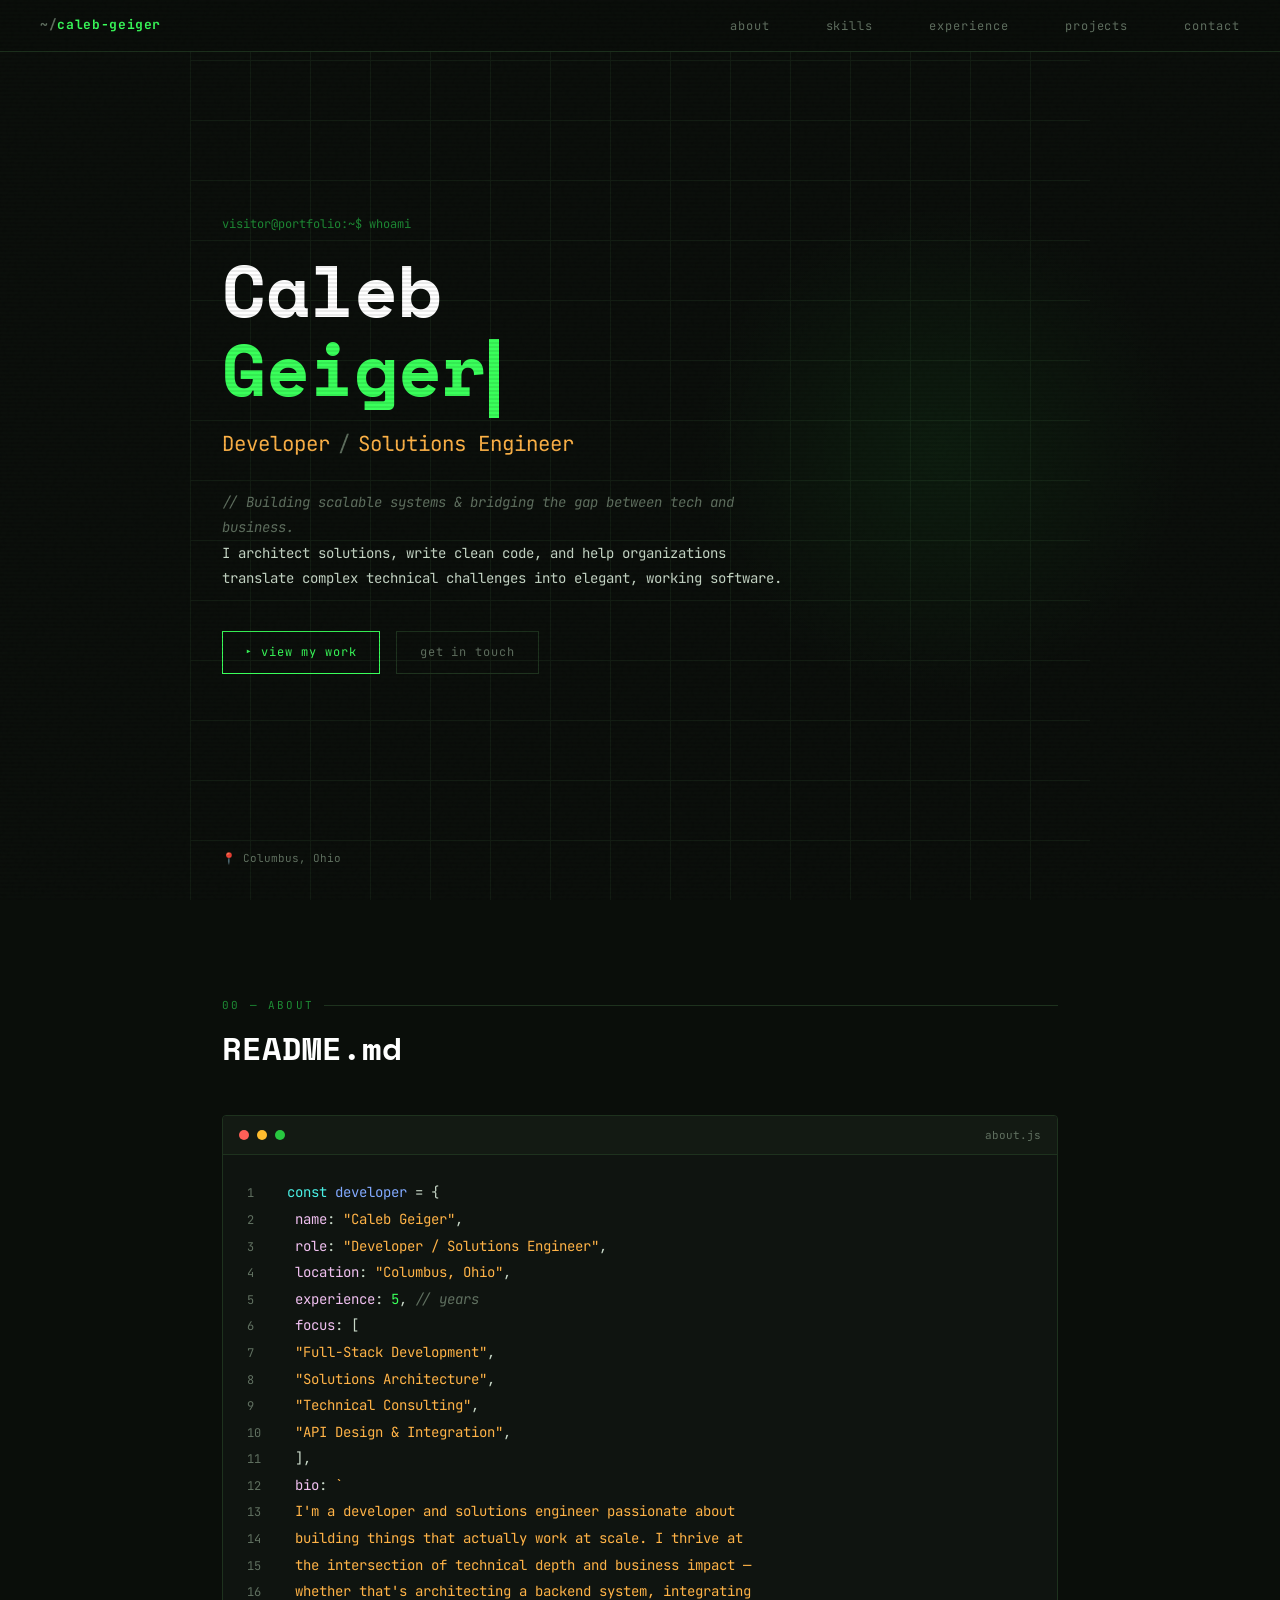
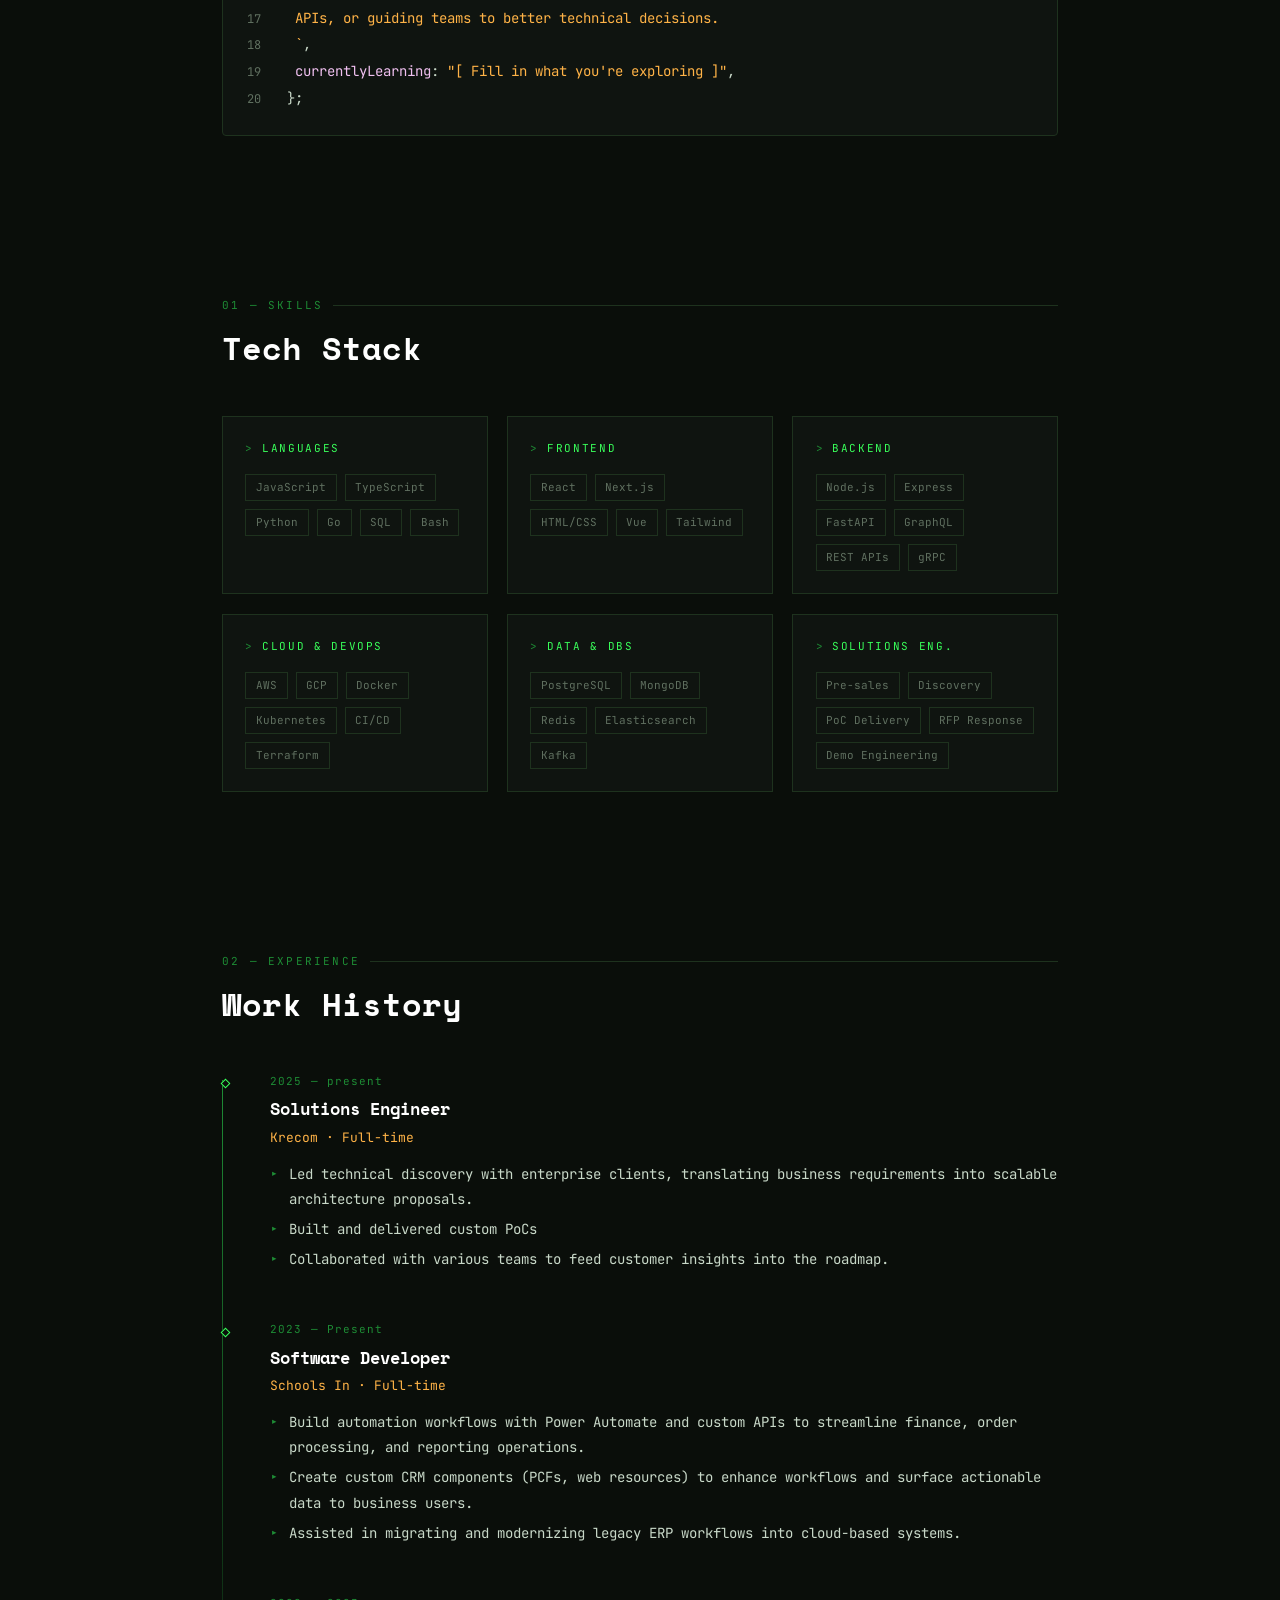
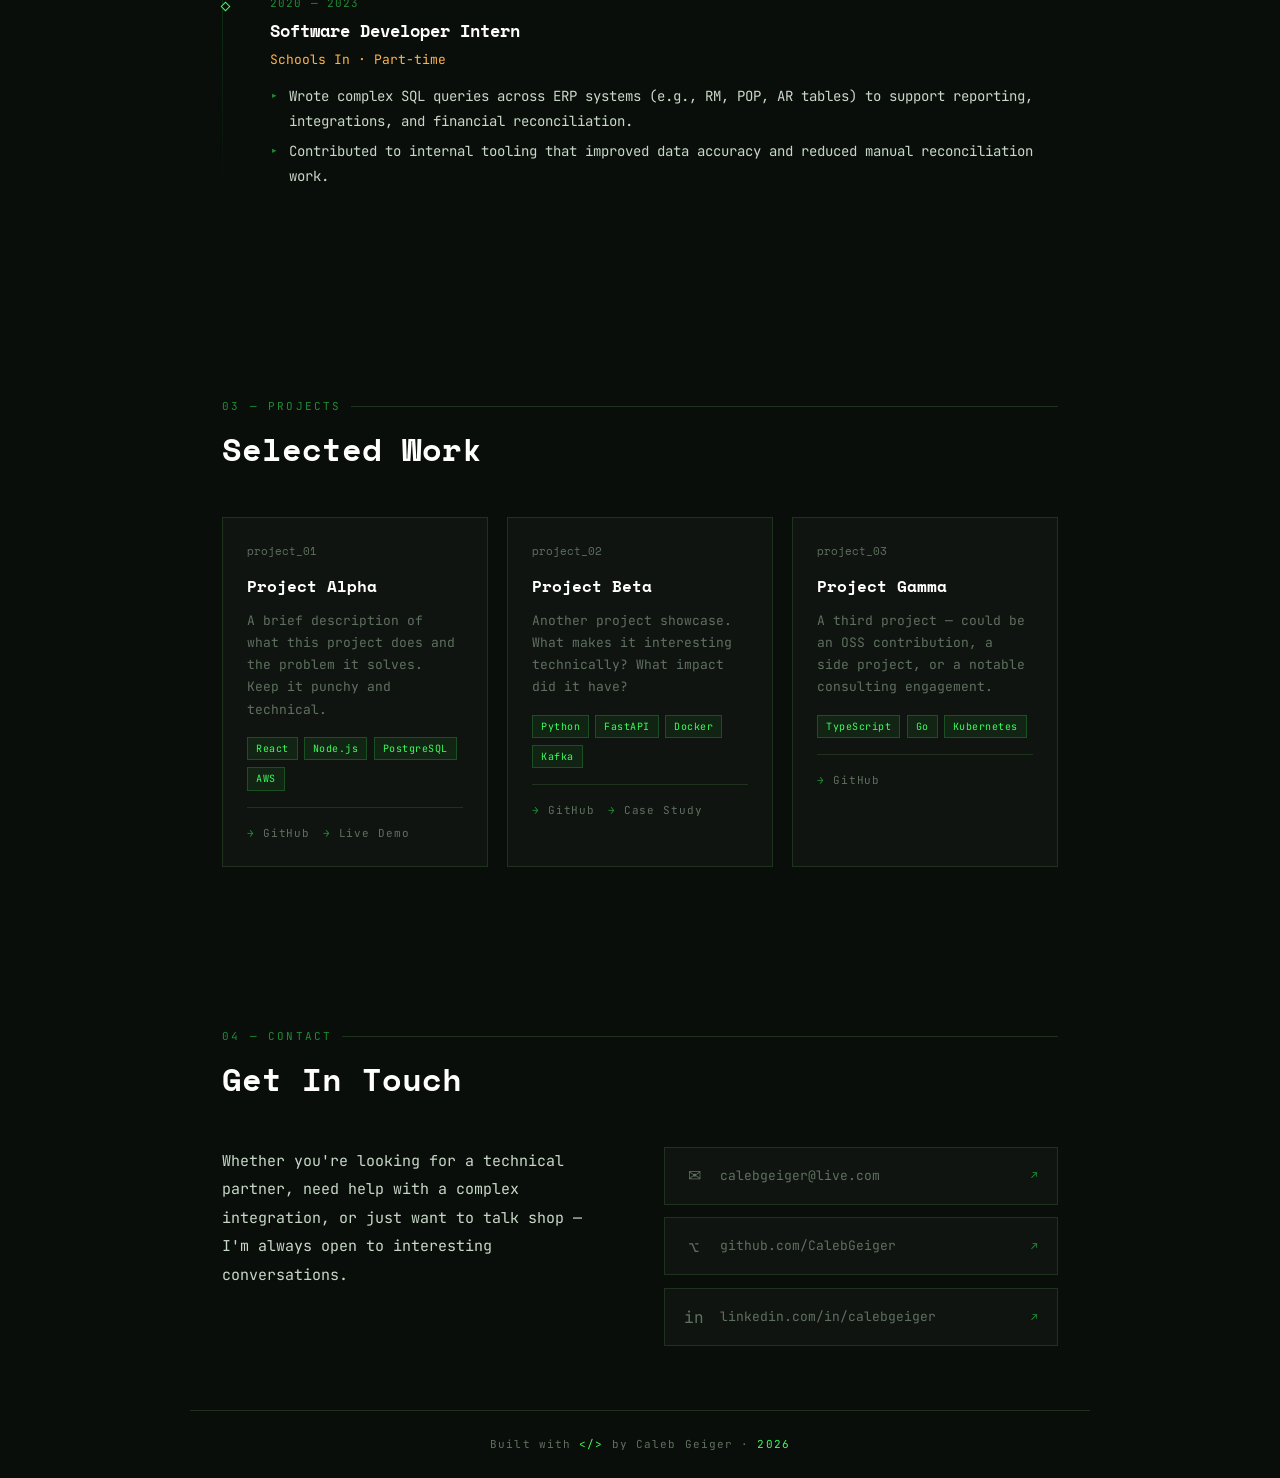
==== index.html @ c23a8e9e "other updates" ====
<!DOCTYPE html>
<html lang="en">

<head>
  <meta charset="UTF-8" />
  <meta name="viewport" content="width=device-width, initial-scale=1.0" />
  <title>Dev/Solutions Engineer — Portfolio</title>
  <link
    href="https://fonts.googleapis.com/css2?family=JetBrains+Mono:wght@300;400;500;700&family=Space+Mono:ital,wght@0,400;0,700;1,400&display=swap"
    rel="stylesheet" />
  <style>
    /* ── Reset & Variables ─────────────────────────────────── */
    *,
    *::before,
    *::after {
      box-sizing: border-box;
      margin: 0;
      padding: 0;
    }

    :root {
      --bg: #0a0e0a;
      --bg2: #0f1410;
      --bg3: #131a13;
      --green: #39ff5a;
      --green-dim: #1e8c35;
      --green-glow: #39ff5a55;
      --amber: #ffb347;
      --cyan: #4af0e4;
      --red: #ff5f5f;
      --text: #c8d8c8;
      --text-dim: #607060;
      --border: #1e321e;
      --font-mono: 'JetBrains Mono', monospace;
      --font-alt: 'Space Mono', monospace;
    }

    html {
      scroll-behavior: smooth;
    }

    body {
      background: var(--bg);
      color: var(--text);
      font-family: var(--font-mono);
      font-size: 14px;
      line-height: 1.7;
      overflow-x: hidden;
    }

    /* CRT scanline overlay */
    body::before {
      content: '';
      position: fixed;
      inset: 0;
      background: repeating-linear-gradient(to bottom,
          transparent 0px,
          transparent 2px,
          rgba(0, 0, 0, 0.08) 2px,
          rgba(0, 0, 0, 0.08) 4px);
      pointer-events: none;
      z-index: 9999;
    }

    /* Noise texture overlay */
    body::after {
      content: '';
      position: fixed;
      inset: 0;
      background-image: url("data:image/svg+xml,%3Csvg viewBox='0 0 256 256' xmlns='http://www.w3.org/2000/svg'%3E%3Cfilter id='n'%3E%3CfeTurbulence type='fractalNoise' baseFrequency='0.9' numOctaves='4' stitchTiles='stitch'/%3E%3C/filter%3E%3Crect width='100%25' height='100%25' filter='url(%23n)' opacity='0.04'/%3E%3C/svg%3E");
      pointer-events: none;
      z-index: 9998;
      opacity: 0.4;
    }

    /* ── Scrollbar ─────────────────────────────────────────── */
    ::-webkit-scrollbar {
      width: 6px;
    }

    ::-webkit-scrollbar-track {
      background: var(--bg);
    }

    ::-webkit-scrollbar-thumb {
      background: var(--green-dim);
      border-radius: 3px;
    }

    /* ── Selection ─────────────────────────────────────────── */
    ::selection {
      background: var(--green);
      color: var(--bg);
    }

    /* ── Nav ───────────────────────────────────────────────── */
    nav {
      position: fixed;
      top: 0;
      left: 0;
      right: 0;
      z-index: 100;
      display: flex;
      align-items: center;
      justify-content: space-between;
      padding: 0 2.5rem;
      height: 52px;
      background: rgba(10, 14, 10, 0.92);
      border-bottom: 1px solid var(--border);
      backdrop-filter: blur(8px);
    }

    .nav-logo {
      color: var(--green);
      font-weight: 700;
      font-size: 13px;
      letter-spacing: 0.05em;
    }

    .nav-logo span {
      color: var(--text-dim);
    }

    .nav-links {
      display: flex;
      gap: 2rem;
      list-style: none;
    }

    .nav-links a {
      color: var(--text-dim);
      text-decoration: none;
      font-size: 12px;
      letter-spacing: 0.08em;
      transition: color 0.2s;
      position: relative;
    }

    .nav-links a::before {
      content: '// ';
      color: var(--green-dim);
      opacity: 0;
      transition: opacity 0.2s;
    }

    .nav-links a:hover {
      color: var(--green);
    }

    .nav-links a:hover::before {
      opacity: 1;
    }

    /* ── Section base ──────────────────────────────────────── */
    section {
      max-width: 900px;
      margin: 0 auto;
      padding: 6rem 2rem 4rem;
    }

    .section-label {
      font-size: 11px;
      letter-spacing: 0.2em;
      color: var(--green-dim);
      text-transform: uppercase;
      margin-bottom: 0.4rem;
      display: flex;
      align-items: center;
      gap: 0.6rem;
    }

    .section-label::after {
      content: '';
      flex: 1;
      height: 1px;
      background: var(--border);
    }

    h2 {
      font-family: var(--font-alt);
      font-size: clamp(1.4rem, 3vw, 2rem);
      color: #fff;
      margin-bottom: 2.5rem;
      font-weight: 700;
    }

    /* ── Hero ──────────────────────────────────────────────── */
    #hero {
      min-height: 100vh;
      display: flex;
      flex-direction: column;
      justify-content: center;
      padding-top: 52px;
      position: relative;
    }

    .hero-prompt {
      color: var(--green-dim);
      font-size: 12px;
      margin-bottom: 1rem;
      animation: fadeIn 0.5s ease forwards;
    }

    .hero-name {
      font-family: var(--font-alt);
      font-size: clamp(2.2rem, 6vw, 4.5rem);
      font-weight: 700;
      color: #fff;
      line-height: 1.1;
      margin-bottom: 0.5rem;
      animation: fadeUp 0.6s ease 0.1s both;
    }

    .hero-name .accent {
      color: var(--green);
    }

    .hero-title {
      font-size: clamp(1rem, 2.5vw, 1.3rem);
      color: var(--amber);
      margin-bottom: 1.8rem;
      animation: fadeUp 0.6s ease 0.2s both;
    }

    .hero-title .sep {
      color: var(--text-dim);
      margin: 0 0.5rem;
    }

    .hero-desc {
      max-width: 560px;
      color: var(--text);
      line-height: 1.8;
      margin-bottom: 2.5rem;
      animation: fadeUp 0.6s ease 0.3s both;
    }

    .hero-desc .comment {
      color: var(--text-dim);
      font-style: italic;
    }

    .hero-cta {
      display: flex;
      gap: 1rem;
      flex-wrap: wrap;
      animation: fadeUp 0.6s ease 0.4s both;
    }

    .btn {
      display: inline-flex;
      align-items: center;
      gap: 0.4rem;
      padding: 0.65rem 1.4rem;
      font-family: var(--font-mono);
      font-size: 12px;
      letter-spacing: 0.08em;
      text-decoration: none;
      border: 1px solid;
      cursor: pointer;
      transition: all 0.2s;
      position: relative;
      overflow: hidden;
    }

    .btn::before {
      content: '';
      position: absolute;
      inset: 0;
      background: currentColor;
      opacity: 0;
      transition: opacity 0.2s;
    }

    .btn:hover::before {
      opacity: 0.08;
    }

    .btn-primary {
      border-color: var(--green);
      color: var(--green);
      background: transparent;
    }

    .btn-primary:hover {
      box-shadow: 0 0 20px var(--green-glow);
      color: var(--bg);
      background: var(--green);
    }

    .btn-secondary {
      border-color: var(--border);
      color: var(--text-dim);
    }

    .btn-secondary:hover {
      border-color: var(--text-dim);
      color: var(--text);
    }

    /* Blinking cursor */
    .cursor {
      display: inline-block;
      width: 10px;
      height: 1.1em;
      background: var(--green);
      margin-left: 3px;
      vertical-align: middle;
      animation: blink 1s step-end infinite;
    }

    /* Grid lines bg */
    #hero::before {
      content: '';
      position: absolute;
      inset: 0;
      background-image:
        linear-gradient(var(--border) 1px, transparent 1px),
        linear-gradient(90deg, var(--border) 1px, transparent 1px);
      background-size: 60px 60px;
      opacity: 0.4;
      pointer-events: none;
    }

    /* Glow orb */
    .hero-glow {
      position: absolute;
      width: 500px;
      height: 500px;
      background: radial-gradient(circle, rgba(57, 255, 90, 0.06) 0%, transparent 70%);
      top: 50%;
      right: -100px;
      transform: translateY(-50%);
      pointer-events: none;
    }

    /* Status bar */
    .status-bar {
      position: absolute;
      bottom: 2rem;
      left: 2rem;
      display: flex;
      gap: 1.5rem;
      font-size: 11px;
      color: var(--text-dim);
      animation: fadeIn 1s ease 0.8s both;
    }

    .status-item {
      display: flex;
      align-items: center;
      gap: 0.4rem;
    }

    .status-dot {
      width: 7px;
      height: 7px;
      border-radius: 50%;
      background: var(--green);
      box-shadow: 0 0 6px var(--green);
      animation: pulse 2s ease infinite;
    }

    /* ── About ─────────────────────────────────────────────── */
    .terminal-box {
      background: var(--bg2);
      border: 1px solid var(--border);
      border-radius: 4px;
      overflow: hidden;
    }

    .terminal-header {
      background: var(--bg3);
      padding: 0.6rem 1rem;
      display: flex;
      align-items: center;
      gap: 0.5rem;
      border-bottom: 1px solid var(--border);
    }

    .dot {
      width: 10px;
      height: 10px;
      border-radius: 50%;
    }

    .dot-red {
      background: #ff5f57;
    }

    .dot-amber {
      background: #febc2e;
    }

    .dot-green {
      background: #28c840;
    }

    .terminal-filename {
      margin-left: auto;
      font-size: 11px;
      color: var(--text-dim);
    }

    .terminal-body {
      padding: 1.5rem;
      line-height: 1.9;
    }

    .line-num {
      display: inline-block;
      width: 2.5rem;
      color: var(--text-dim);
      user-select: none;
      font-size: 12px;
    }

    .kw {
      color: var(--cyan);
    }

    .str {
      color: var(--amber);
    }

    .fn {
      color: #82aaff;
    }

    .cm {
      color: var(--text-dim);
      font-style: italic;
    }

    .val {
      color: var(--green);
    }

    .prop {
      color: #f0c0f0;
    }

    /* ── Skills ────────────────────────────────────────────── */
    .skills-grid {
      display: grid;
      grid-template-columns: repeat(auto-fit, minmax(220px, 1fr));
      gap: 1.2rem;
    }

    .skill-category {
      background: var(--bg2);
      border: 1px solid var(--border);
      padding: 1.4rem;
      position: relative;
      transition: border-color 0.2s, box-shadow 0.2s;
    }

    .skill-category:hover {
      border-color: var(--green-dim);
      box-shadow: 0 0 20px rgba(57, 255, 90, 0.05);
    }

    .skill-cat-title {
      font-size: 11px;
      letter-spacing: 0.15em;
      color: var(--green);
      text-transform: uppercase;
      margin-bottom: 1rem;
      display: flex;
      align-items: center;
      gap: 0.5rem;
    }

    .skill-cat-title::before {
      content: '>';
      color: var(--green-dim);
    }

    .skill-tags {
      display: flex;
      flex-wrap: wrap;
      gap: 0.5rem;
    }

    .tag {
      font-size: 11px;
      padding: 0.2rem 0.6rem;
      border: 1px solid var(--border);
      color: var(--text-dim);
      transition: all 0.15s;
      cursor: default;
    }

    .tag:hover {
      border-color: var(--cyan);
      color: var(--cyan);
    }

    /* ── Experience ────────────────────────────────────────── */
    .timeline {
      position: relative;
      padding-left: 1.5rem;
    }

    .timeline::before {
      content: '';
      position: absolute;
      left: 0;
      top: 0.5rem;
      bottom: 0;
      width: 1px;
      background: linear-gradient(to bottom, var(--green-dim), transparent);
    }

    .exp-item {
      position: relative;
      margin-bottom: 3rem;
      padding-left: 1.5rem;
    }

    .exp-item::before {
      content: '';
      position: absolute;
      left: -1.5rem;
      top: 0.55rem;
      width: 7px;
      height: 7px;
      border: 1px solid var(--green);
      background: var(--bg);
      transform: rotate(45deg);
    }

    .exp-meta {
      font-size: 11px;
      color: var(--green-dim);
      margin-bottom: 0.3rem;
      letter-spacing: 0.1em;
    }

    .exp-role {
      font-family: var(--font-alt);
      font-size: 1.05rem;
      color: #fff;
      font-weight: 700;
      margin-bottom: 0.2rem;
    }

    .exp-company {
      color: var(--amber);
      font-size: 13px;
      margin-bottom: 0.8rem;
    }

    .exp-desc {
      color: var(--text);
      line-height: 1.8;
    }

    .exp-desc li {
      list-style: none;
      padding-left: 1.2rem;
      position: relative;
      margin-bottom: 0.3rem;
    }

    .exp-desc li::before {
      content: '▸';
      position: absolute;
      left: 0;
      color: var(--green-dim);
    }

    /* ── Projects ──────────────────────────────────────────── */
    .projects-grid {
      display: grid;
      grid-template-columns: repeat(auto-fit, minmax(260px, 1fr));
      gap: 1.2rem;
    }

    .project-card {
      background: var(--bg2);
      border: 1px solid var(--border);
      padding: 1.5rem;
      text-decoration: none;
      display: block;
      transition: border-color 0.2s, transform 0.2s, box-shadow 0.2s;
      position: relative;
      overflow: hidden;
    }

    .project-card::after {
      content: '';
      position: absolute;
      inset: 0;
      background: linear-gradient(135deg, rgba(57, 255, 90, 0.03), transparent);
      opacity: 0;
      transition: opacity 0.2s;
    }

    .project-card:hover {
      border-color: var(--green-dim);
      transform: translateY(-3px);
      box-shadow: 0 8px 30px rgba(0, 0, 0, 0.5), 0 0 20px rgba(57, 255, 90, 0.05);
    }

    .project-card:hover::after {
      opacity: 1;
    }

    .project-num {
      font-size: 11px;
      color: var(--text-dim);
      margin-bottom: 0.8rem;
      font-family: var(--font-alt);
    }

    .project-name {
      font-family: var(--font-alt);
      font-size: 1rem;
      color: #fff;
      font-weight: 700;
      margin-bottom: 0.6rem;
    }

    .project-desc {
      font-size: 13px;
      color: var(--text-dim);
      line-height: 1.7;
      margin-bottom: 1rem;
    }

    .project-stack {
      display: flex;
      flex-wrap: wrap;
      gap: 0.4rem;
    }

    .stack-tag {
      font-size: 10px;
      padding: 0.15rem 0.5rem;
      background: rgba(57, 255, 90, 0.07);
      border: 1px solid rgba(57, 255, 90, 0.2);
      color: var(--green);
      letter-spacing: 0.05em;
    }

    .project-links {
      display: flex;
      gap: 0.8rem;
      margin-top: 1rem;
      padding-top: 1rem;
      border-top: 1px solid var(--border);
    }

    .project-links a {
      font-size: 11px;
      color: var(--text-dim);
      text-decoration: none;
      letter-spacing: 0.08em;
      transition: color 0.15s;
    }

    .project-links a:hover {
      color: var(--green);
    }

    .project-links a::before {
      content: '→ ';
      color: var(--green-dim);
    }

    /* ── Contact ───────────────────────────────────────────── */
    .contact-wrapper {
      display: grid;
      grid-template-columns: 1fr 1fr;
      gap: 3rem;
      align-items: start;
    }

    .contact-intro {
      font-size: 15px;
      color: var(--text);
      line-height: 1.9;
    }

    .contact-intro p {
      margin-bottom: 1rem;
    }

    .contact-links {
      display: flex;
      flex-direction: column;
      gap: 0.8rem;
    }

    .contact-link {
      display: flex;
      align-items: center;
      gap: 1rem;
      padding: 0.9rem 1.2rem;
      background: var(--bg2);
      border: 1px solid var(--border);
      text-decoration: none;
      color: var(--text-dim);
      transition: all 0.2s;
      font-size: 13px;
    }

    .contact-link:hover {
      border-color: var(--green-dim);
      color: var(--green);
    }

    .contact-link-icon {
      font-size: 16px;
      width: 20px;
      text-align: center;
    }

    .contact-link-label {
      flex: 1;
    }

    .contact-link-arrow {
      color: var(--green-dim);
      font-size: 11px;
    }

    /* ── Footer ────────────────────────────────────────────── */
    footer {
      border-top: 1px solid var(--border);
      padding: 1.5rem 2rem;
      text-align: center;
      font-size: 11px;
      color: var(--text-dim);
      letter-spacing: 0.1em;
      max-width: 900px;
      margin: 0 auto;
    }

    footer span {
      color: var(--green);
    }

    /* ── Animations ────────────────────────────────────────── */
    @keyframes fadeIn {
      from {
        opacity: 0;
      }

      to {
        opacity: 1;
      }
    }

    @keyframes fadeUp {
      from {
        opacity: 0;
        transform: translateY(20px);
      }

      to {
        opacity: 1;
        transform: translateY(0);
      }
    }

    @keyframes blink {

      0%,
      100% {
        opacity: 1;
      }

      50% {
        opacity: 0;
      }
    }

    @keyframes pulse {

      0%,
      100% {
        opacity: 1;
        box-shadow: 0 0 6px var(--green);
      }

      50% {
        opacity: 0.5;
        box-shadow: 0 0 12px var(--green);
      }
    }

    /* Scroll reveal */
    .reveal {
      opacity: 0;
      transform: translateY(24px);
      transition: opacity 0.6s ease, transform 0.6s ease;
    }

    .reveal.visible {
      opacity: 1;
      transform: translateY(0);
    }

    /* ── Responsive ────────────────────────────────────────── */
    @media (max-width: 640px) {
      nav {
        padding: 0 1rem;
      }

      .nav-links {
        gap: 1rem;
      }

      section {
        padding: 5rem 1.2rem 3rem;
      }

      .contact-wrapper {
        grid-template-columns: 1fr;
        gap: 2rem;
      }

      .hero-glow {
        display: none;
      }

      .status-bar {
        flex-wrap: wrap;
        gap: 0.8rem;
      }
    }
  </style>
</head>

<body>

  <!-- ── Navigation ── -->
  <nav>
    <div class="nav-logo"><span>~/</span>caleb-geiger</div>
    <ul class="nav-links">
      <li><a href="#about">about</a></li>
      <li><a href="#skills">skills</a></li>
      <li><a href="#experience">experience</a></li>
      <li><a href="#projects">projects</a></li>
      <li><a href="#contact">contact</a></li>
    </ul>
  </nav>

  <!-- ── Hero ── -->
  <section id="hero">
    <div class="hero-glow"></div>

    <p class="hero-prompt">visitor@portfolio:~$ whoami</p>

    <h1 class="hero-name">
      Caleb<br><span class="accent">Geiger</span><span class="cursor"></span>
    </h1>

    <p class="hero-title">
      Developer<span class="sep">/</span>Solutions Engineer
    </p>

    <p class="hero-desc">
      <span class="comment">// Building scalable systems & bridging the gap between tech and business.</span><br>
      I architect solutions, write clean code, and help organizations translate complex
      technical challenges into elegant, working software.
    </p>

    <div class="hero-cta">
      <a href="#projects" class="btn btn-primary">▸ view my work</a>
      <a href="#contact" class="btn btn-secondary">get in touch</a>
    </div>

    <div class="status-bar">
      <!-- <div class="status-item"><span class="status-dot"></span> available for work</div> -->
      <div class="status-item">📍 Columbus, Ohio</div>
      <!-- <div class="status-item">⚡ open to remote</div> -->
    </div>
  </section>

  <!-- ── About ── -->
  <section id="about">
    <p class="section-label">00 — about</p>
    <h2>README.md</h2>

    <div class="terminal-box reveal">
      <div class="terminal-header">
        <span class="dot dot-red"></span>
        <span class="dot dot-amber"></span>
        <span class="dot dot-green"></span>
        <span class="terminal-filename">about.js</span>
      </div>
      <div class="terminal-body">
        <div><span class="line-num">1</span><span class="kw">const</span> <span class="fn">developer</span> = {</div>
        <div><span class="line-num">2</span> <span class="prop">name</span>: <span class="str">"Caleb Geiger"</span>,
        </div>
        <div><span class="line-num">3</span> <span class="prop">role</span>: <span class="str">"Developer / Solutions
            Engineer"</span>,</div>
        <div><span class="line-num">4</span> <span class="prop">location</span>: <span class="str">"Columbus,
            Ohio"</span>,</div>
        <div><span class="line-num">5</span> <span class="prop">experience</span>: <span class="val">5</span>, <span
            class="cm">// years</span></div>
        <div><span class="line-num">6</span> <span class="prop">focus</span>: [</div>
        <div><span class="line-num">7</span> <span class="str">"Full-Stack Development"</span>,</div>
        <div><span class="line-num">8</span> <span class="str">"Solutions Architecture"</span>,</div>
        <div><span class="line-num">9</span> <span class="str">"Technical Consulting"</span>,</div>
        <div><span class="line-num">10</span> <span class="str">"API Design & Integration"</span>,</div>
        <div><span class="line-num">11</span> ],</div>
        <div><span class="line-num">12</span> <span class="prop">bio</span>: <span class="str">`</span></div>
        <div><span class="line-num">13</span> <span class="str">I'm a developer and solutions engineer passionate
            about</span></div>
        <div><span class="line-num">14</span> <span class="str">building things that actually work at scale. I thrive
            at</span></div>
        <div><span class="line-num">15</span> <span class="str">the intersection of technical depth and business impact
            —</span></div>
        <div><span class="line-num">16</span> <span class="str">whether that's architecting a backend system,
            integrating</span></div>
        <div><span class="line-num">17</span> <span class="str">APIs, or guiding teams to better technical
            decisions.</span></div>
        <div><span class="line-num">18</span> <span class="str">`</span>,</div>
        <div><span class="line-num">19</span> <span class="prop">currentlyLearning</span>: <span class="str">"[ Fill in
            what you're exploring ]"</span>,</div>
        <div><span class="line-num">20</span>};</div>
      </div>
    </div>
  </section>

  <!-- ── Skills ── -->
  <section id="skills">
    <p class="section-label">01 — skills</p>
    <h2>Tech Stack</h2>

    <div class="skills-grid">
      <div class="skill-category reveal">
        <div class="skill-cat-title">Languages</div>
        <div class="skill-tags">
          <span class="tag">JavaScript</span>
          <span class="tag">TypeScript</span>
          <span class="tag">Python</span>
          <span class="tag">Go</span>
          <span class="tag">SQL</span>
          <span class="tag">Bash</span>
        </div>
      </div>

      <div class="skill-category reveal">
        <div class="skill-cat-title">Frontend</div>
        <div class="skill-tags">
          <span class="tag">React</span>
          <span class="tag">Next.js</span>
          <span class="tag">HTML/CSS</span>
          <span class="tag">Vue</span>
          <span class="tag">Tailwind</span>
        </div>
      </div>

      <div class="skill-category reveal">
        <div class="skill-cat-title">Backend</div>
        <div class="skill-tags">
          <span class="tag">Node.js</span>
          <span class="tag">Express</span>
          <span class="tag">FastAPI</span>
          <span class="tag">GraphQL</span>
          <span class="tag">REST APIs</span>
          <span class="tag">gRPC</span>
        </div>
      </div>

      <div class="skill-category reveal">
        <div class="skill-cat-title">Cloud & DevOps</div>
        <div class="skill-tags">
          <span class="tag">AWS</span>
          <span class="tag">GCP</span>
          <span class="tag">Docker</span>
          <span class="tag">Kubernetes</span>
          <span class="tag">CI/CD</span>
          <span class="tag">Terraform</span>
        </div>
      </div>

      <div class="skill-category reveal">
        <div class="skill-cat-title">Data & DBs</div>
        <div class="skill-tags">
          <span class="tag">PostgreSQL</span>
          <span class="tag">MongoDB</span>
          <span class="tag">Redis</span>
          <span class="tag">Elasticsearch</span>
          <span class="tag">Kafka</span>
        </div>
      </div>

      <div class="skill-category reveal">
        <div class="skill-cat-title">Solutions Eng.</div>
        <div class="skill-tags">
          <span class="tag">Pre-sales</span>
          <span class="tag">Discovery</span>
          <span class="tag">PoC Delivery</span>
          <span class="tag">RFP Response</span>
          <span class="tag">Demo Engineering</span>
        </div>
      </div>
    </div>
  </section>

  <!-- ── Experience ── -->
  <section id="experience">
    <p class="section-label">02 — experience</p>
    <h2>Work History</h2>

    <div class="timeline">
      <div class="exp-item reveal">
        <div class="exp-meta">2025 — present</div>
        <div class="exp-role">Solutions Engineer</div>
        <div class="exp-company">Krecom · Full-time</div>
        <ul class="exp-desc">
          <li>Led technical discovery with enterprise clients, translating business requirements into scalable
            architecture proposals.</li>
          <li>Built and delivered custom PoCs</li>
          <li>Collaborated with various teams to feed customer insights into the roadmap.</li>
        </ul>
      </div>

      <div class="exp-item reveal">
        <div class="exp-meta">2023 — Present</div>
        <div class="exp-role">Software Developer</div>
        <div class="exp-company">Schools In · Full-time</div>
        <ul class="exp-desc">
          <li>Build automation workflows with Power Automate and custom APIs to streamline finance, order processing,
            and reporting operations.</li>
          <li>Create custom CRM components (PCFs, web resources) to enhance workflows and surface actionable
            data to business users.</li>
          <li>Assisted in migrating and modernizing legacy ERP workflows into cloud-based systems.</li>
        </ul>
      </div>

      <div class="exp-item reveal">
        <div class="exp-meta">2020 — 2023</div>
        <div class="exp-role">Software Developer Intern</div>
        <div class="exp-company">Schools In · Part-time</div>
        <ul class="exp-desc">
          <li>Wrote complex SQL queries across ERP systems (e.g., RM, POP, AR tables) to support reporting,
            integrations, and financial reconciliation.</li>
          <li>Contributed to internal tooling that improved data accuracy and reduced manual reconciliation work.</li>
        </ul>
      </div>
    </div>
  </section>

  <!-- ── Projects ── -->
  <section id="projects">
    <p class="section-label">03 — projects</p>
    <h2>Selected Work</h2>

    <div class="projects-grid">
      <div class="project-card reveal">
        <div class="project-num">project_01</div>
        <div class="project-name">Project Alpha</div>
        <div class="project-desc">
          A brief description of what this project does and the problem it solves. Keep it punchy and technical.
        </div>
        <div class="project-stack">
          <span class="stack-tag">React</span>
          <span class="stack-tag">Node.js</span>
          <span class="stack-tag">PostgreSQL</span>
          <span class="stack-tag">AWS</span>
        </div>
        <div class="project-links">
          <a href="#" target="_blank">GitHub</a>
          <a href="#" target="_blank">Live Demo</a>
        </div>
      </div>

      <div class="project-card reveal">
        <div class="project-num">project_02</div>
        <div class="project-name">Project Beta</div>
        <div class="project-desc">
          Another project showcase. What makes it interesting technically? What impact did it have?
        </div>
        <div class="project-stack">
          <span class="stack-tag">Python</span>
          <span class="stack-tag">FastAPI</span>
          <span class="stack-tag">Docker</span>
          <span class="stack-tag">Kafka</span>
        </div>
        <div class="project-links">
          <a href="#" target="_blank">GitHub</a>
          <a href="#" target="_blank">Case Study</a>
        </div>
      </div>

      <div class="project-card reveal">
        <div class="project-num">project_03</div>
        <div class="project-name">Project Gamma</div>
        <div class="project-desc">
          A third project — could be an OSS contribution, a side project, or a notable consulting engagement.
        </div>
        <div class="project-stack">
          <span class="stack-tag">TypeScript</span>
          <span class="stack-tag">Go</span>
          <span class="stack-tag">Kubernetes</span>
        </div>
        <div class="project-links">
          <a href="#" target="_blank">GitHub</a>
        </div>
      </div>
    </div>
  </section>

  <!-- ── Contact ── -->
  <section id="contact">
    <p class="section-label">04 — contact</p>
    <h2>Get In Touch</h2>

    <div class="contact-wrapper">
      <div class="contact-intro reveal">
        <p>
          Whether you're looking for a technical partner, need help with a complex integration,
          or just want to talk shop — I'm always open to interesting conversations.
        </p>
        <!-- <p class="comment" style="font-style:italic; color: var(--text-dim); font-size:13px;">
          // Currently open to full-time roles and freelance engagements.
        </p> -->
      </div>

      <div class="contact-links reveal">
        <a href="mailto:calebgeiger@live.com" class="contact-link">
          <span class="contact-link-icon">✉</span>
          <span class="contact-link-label">calebgeiger@live.com</span>
          <span class="contact-link-arrow">↗</span>
        </a>
        <a href="https://github.com/CalebGeiger" target="_blank" class="contact-link">
          <span class="contact-link-icon">⌥</span>
          <span class="contact-link-label">github.com/CalebGeiger</span>
          <span class="contact-link-arrow">↗</span>
        </a>
        <a href="https://linkedin.com/in/calebgeiger" target="_blank" class="contact-link">
          <span class="contact-link-icon">in</span>
          <span class="contact-link-label">linkedin.com/in/calebgeiger</span>
          <span class="contact-link-arrow">↗</span>
        </a>
        <!--- <a href="#" class="contact-link">
          <span class="contact-link-icon">📄</span>
          <span class="contact-link-label">Download Resume (PDF)</span>
          <span class="contact-link-arrow">↓</span>
        </a> -->
      </div>
    </div>
  </section>

  <footer>
    <p>Built with <span>&lt;/&gt;</span> by Caleb Geiger · <span>2026</span></p>
  </footer>

  <script>
    // Scroll reveal
    const observer = new IntersectionObserver((entries) => {
      entries.forEach((entry, i) => {
        if (entry.isIntersecting) {
          entry.target.style.transitionDelay = (i * 0.08) + 's';
          entry.target.classList.add('visible');
        }
      });
    }, { threshold: 0.1 });

    document.querySelectorAll('.reveal').forEach(el => observer.observe(el));

    // Typewriter effect on hero name
    const name = document.querySelector('.hero-name');
    // Active nav highlight on scroll
    const sections = document.querySelectorAll('section[id]');
    const navLinks = document.querySelectorAll('.nav-links a');

    window.addEventListener('scroll', () => {
      let current = '';
      sections.forEach(section => {
        const sectionTop = section.offsetTop - 80;
        if (pageYOffset >= sectionTop) current = section.getAttribute('id');
      });
      navLinks.forEach(link => {
        link.style.color = link.getAttribute('href') === `#${current}`
          ? 'var(--green)' : '';
      });
    });
  </script>

</body>

</html>
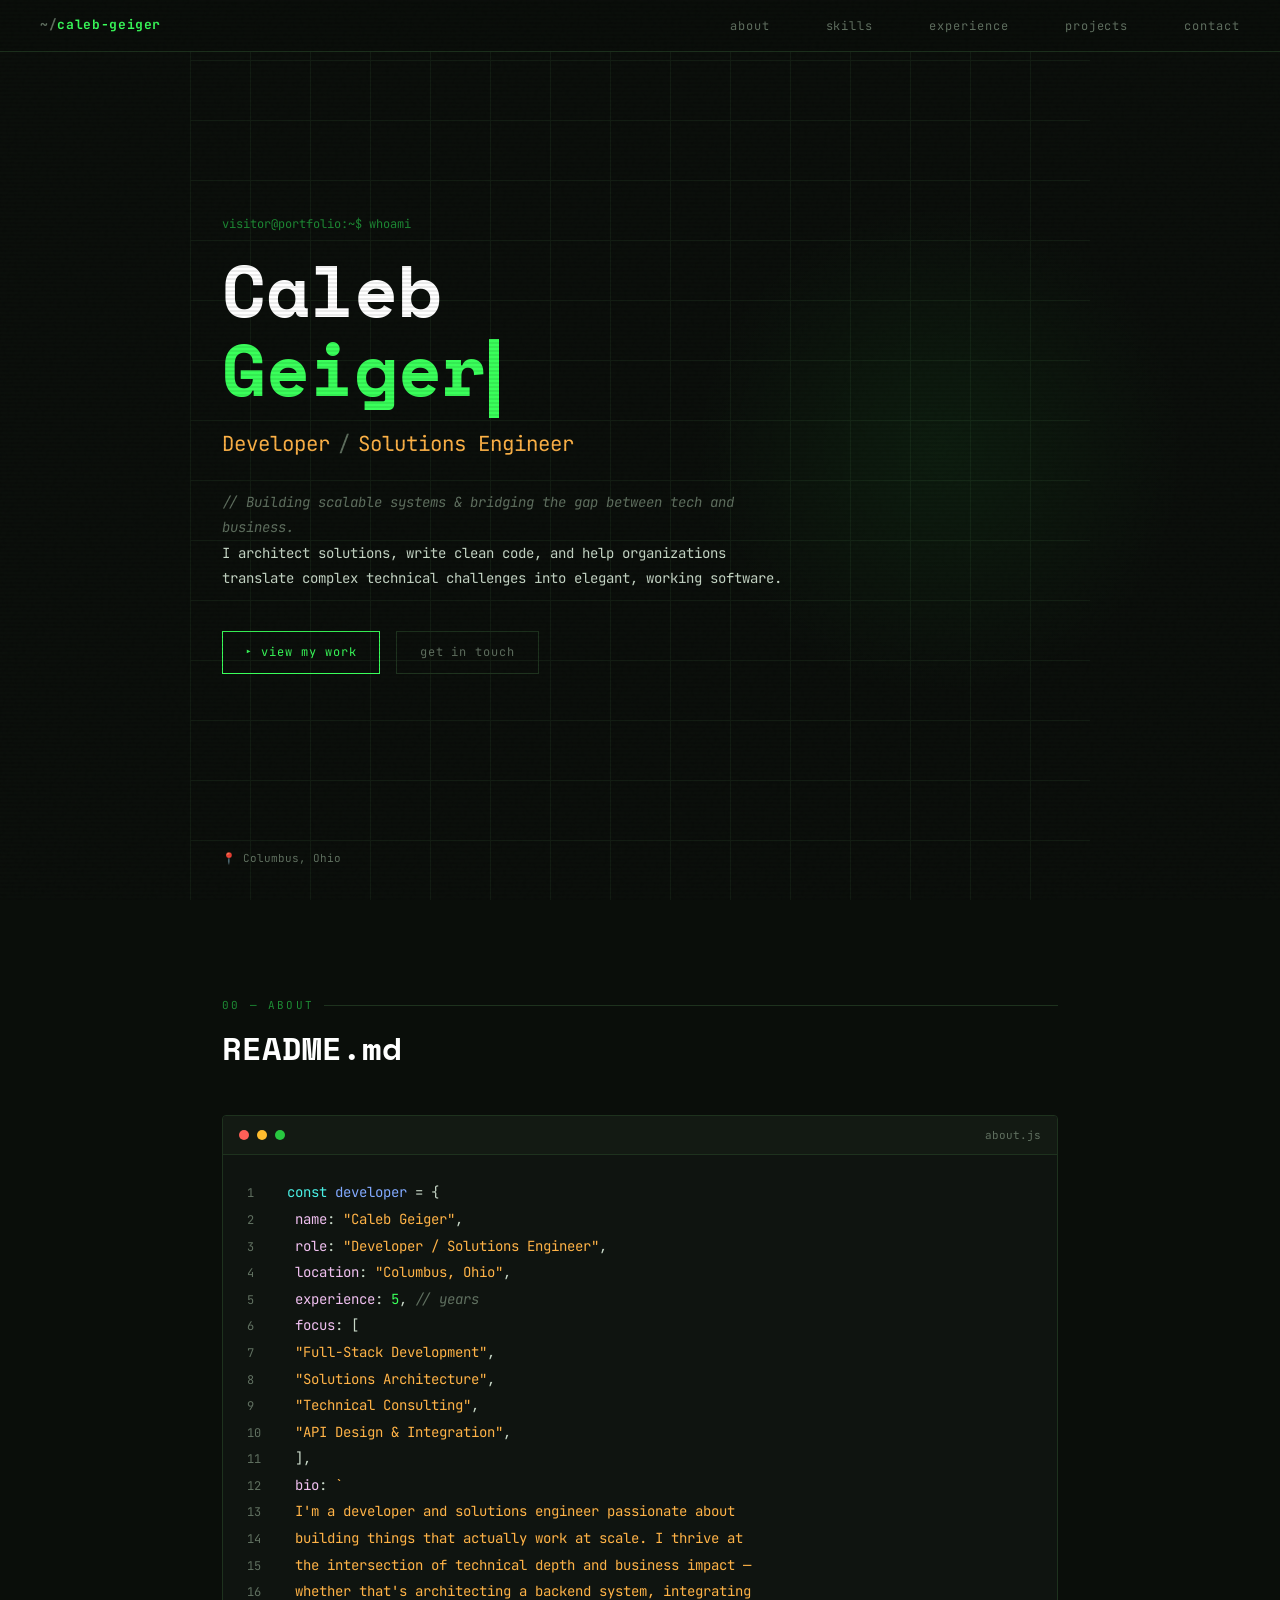
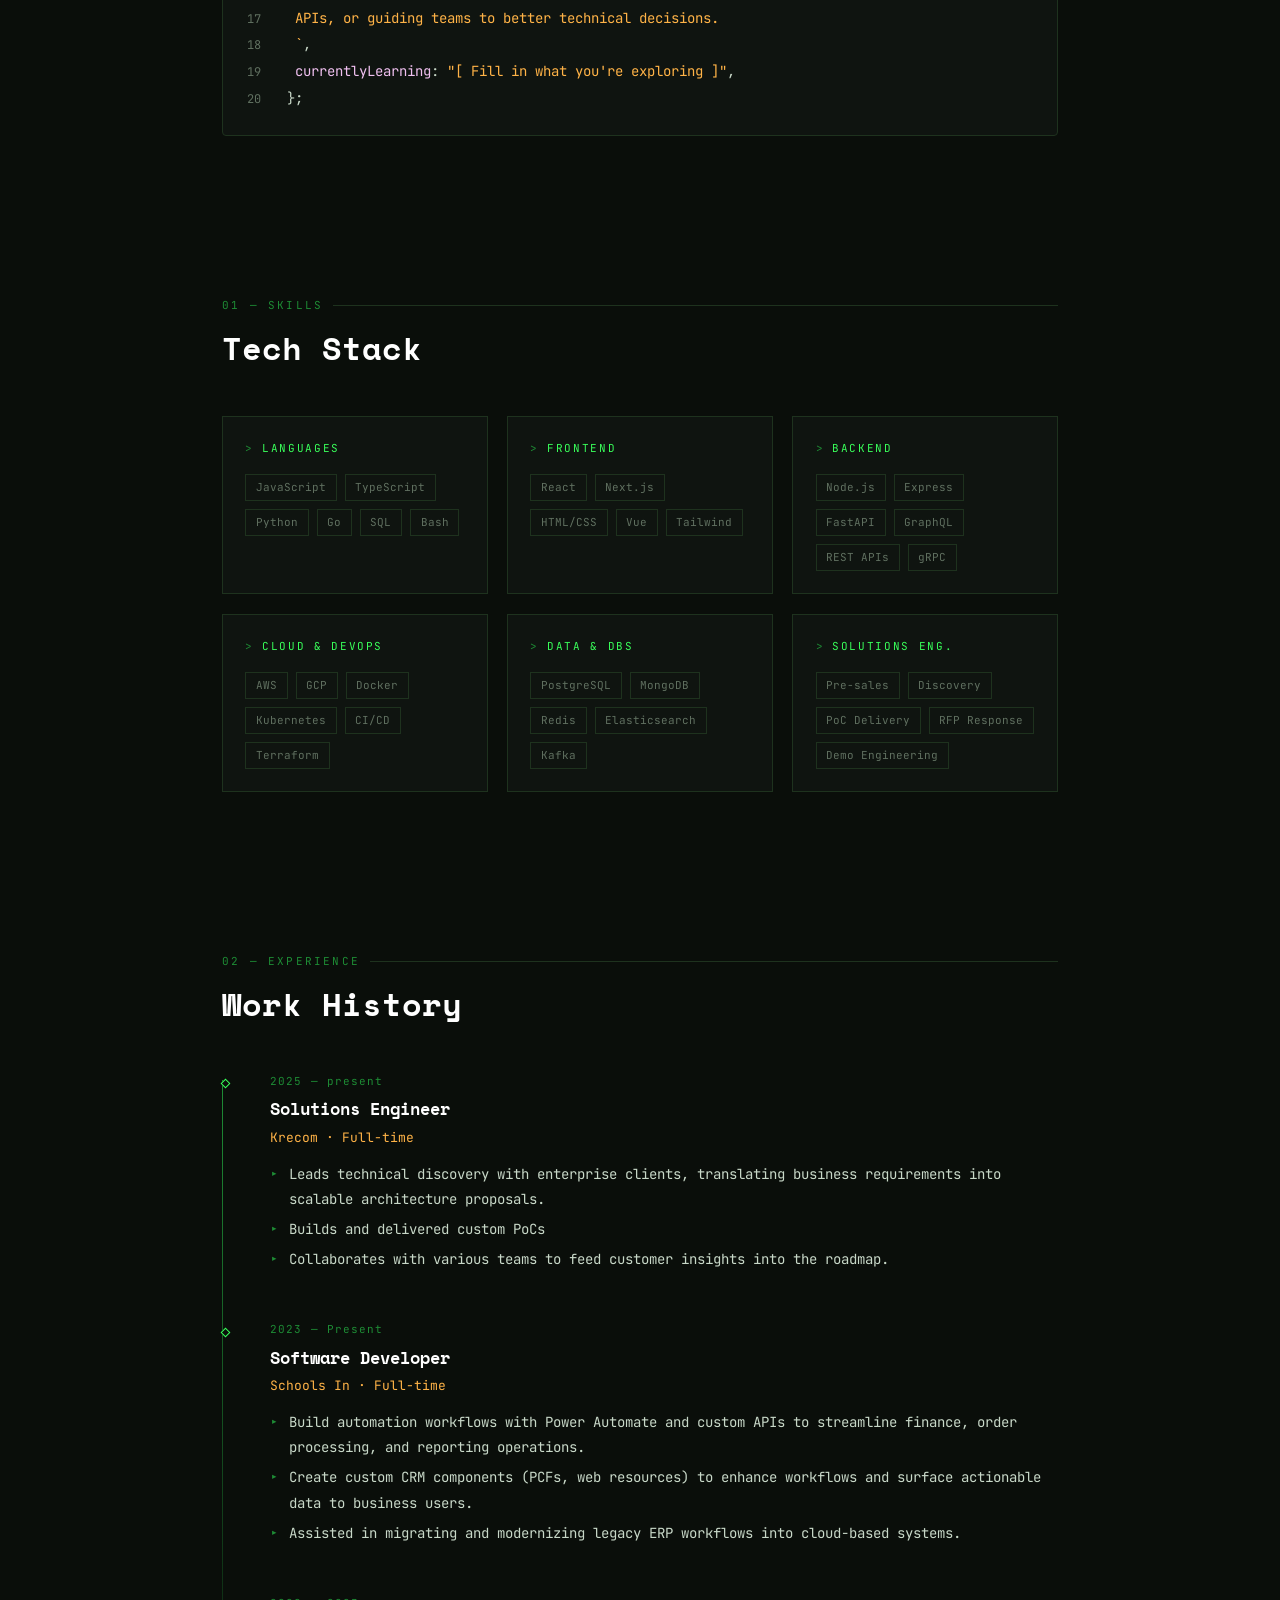
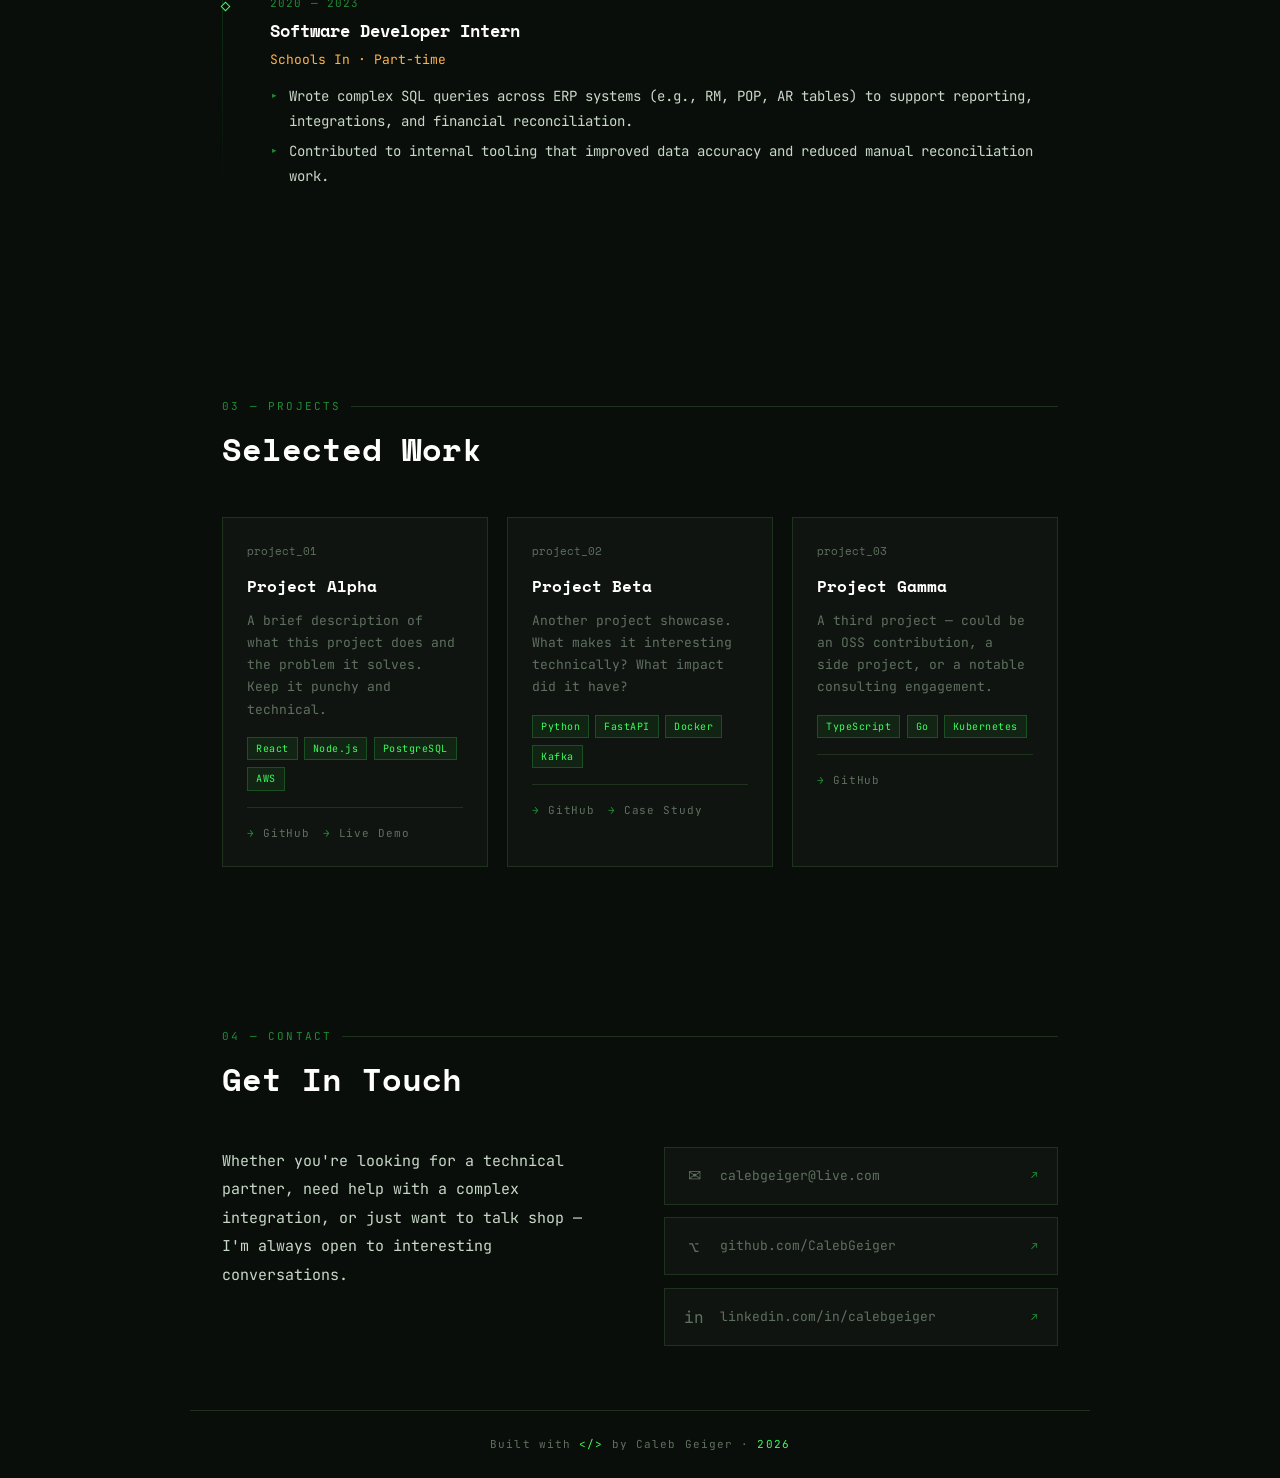
==== commit dc0ba263: "other fixes" ====
--- a/index.html
+++ b/index.html
@@ -1015,10 +1015,10 @@
         <div class="exp-role">Solutions Engineer</div>
         <div class="exp-company">Krecom · Full-time</div>
         <ul class="exp-desc">
-          <li>Led technical discovery with enterprise clients, translating business requirements into scalable
+          <li>Leads technical discovery with enterprise clients, translating business requirements into scalable
             architecture proposals.</li>
-          <li>Built and delivered custom PoCs</li>
-          <li>Collaborated with various teams to feed customer insights into the roadmap.</li>
+          <li>Builds and delivered custom PoCs</li>
+          <li>Collaborates with various teams to feed customer insights into the roadmap.</li>
         </ul>
       </div>
 
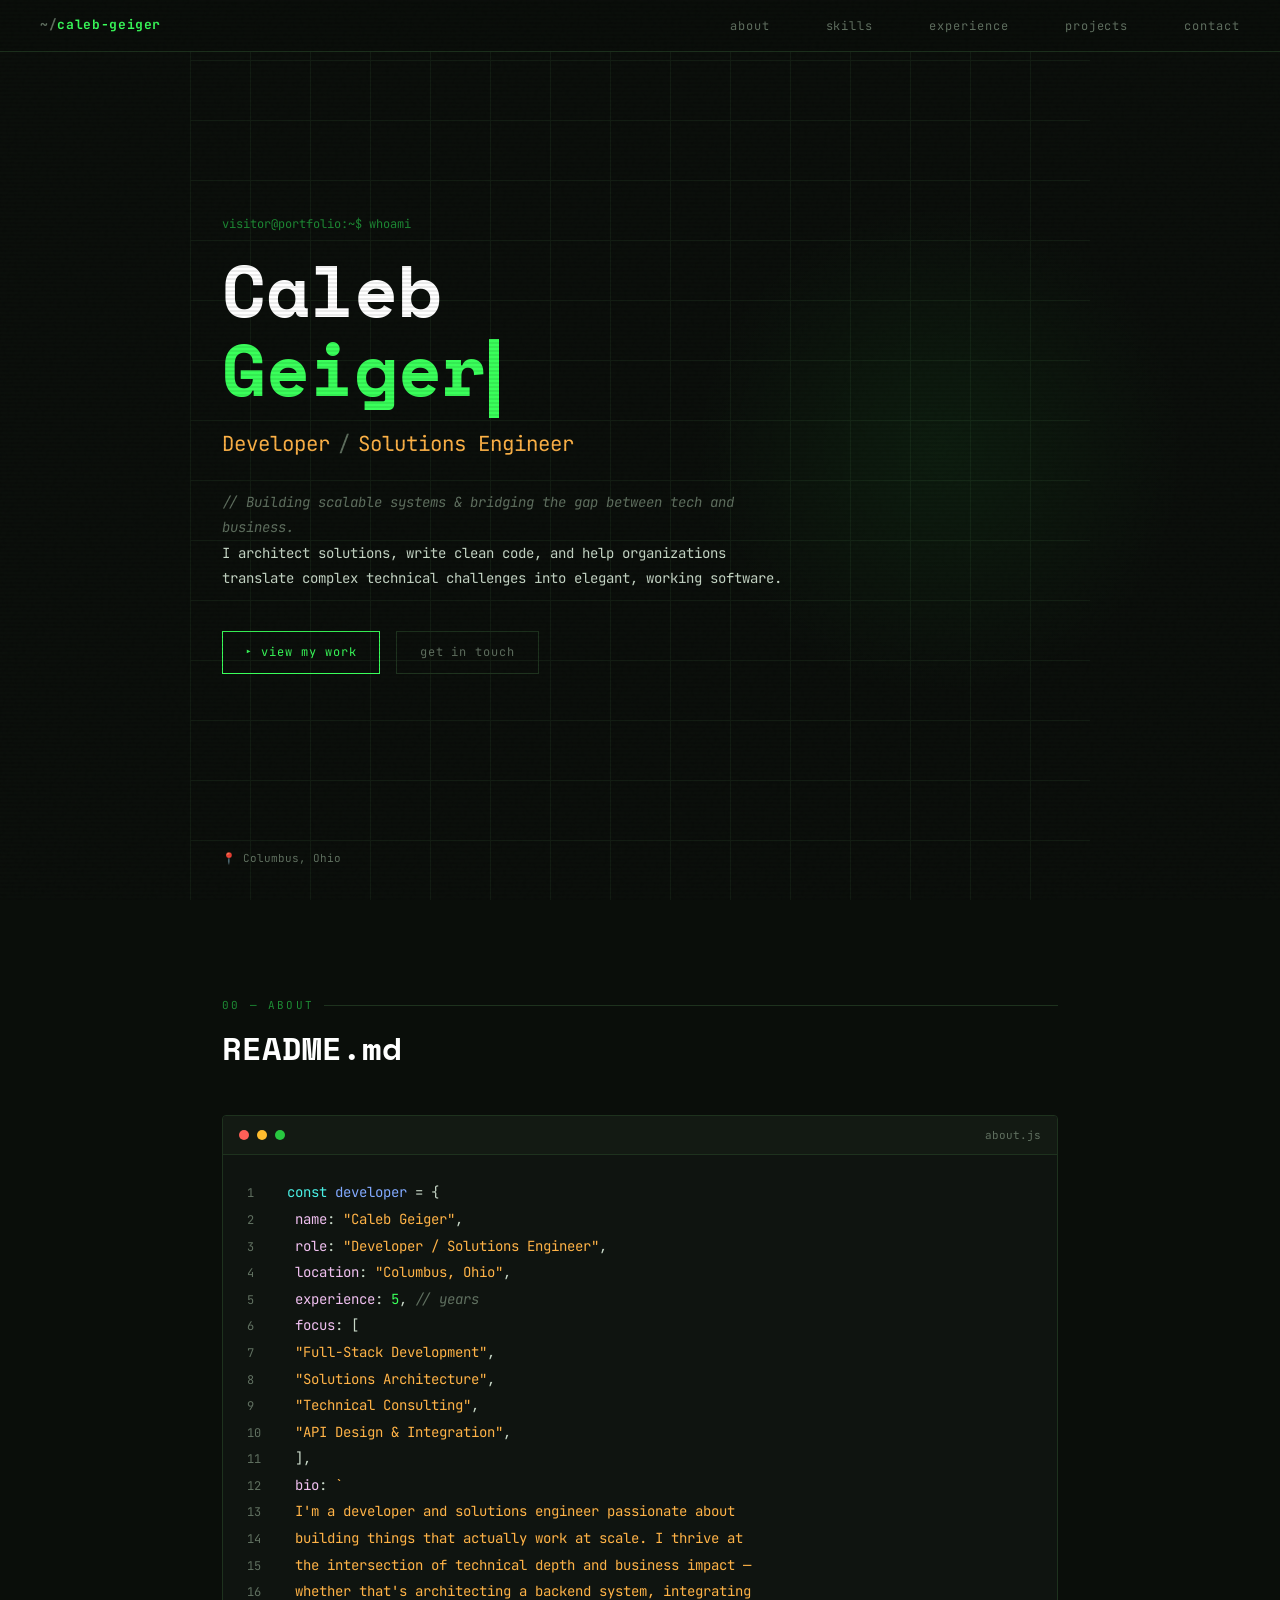
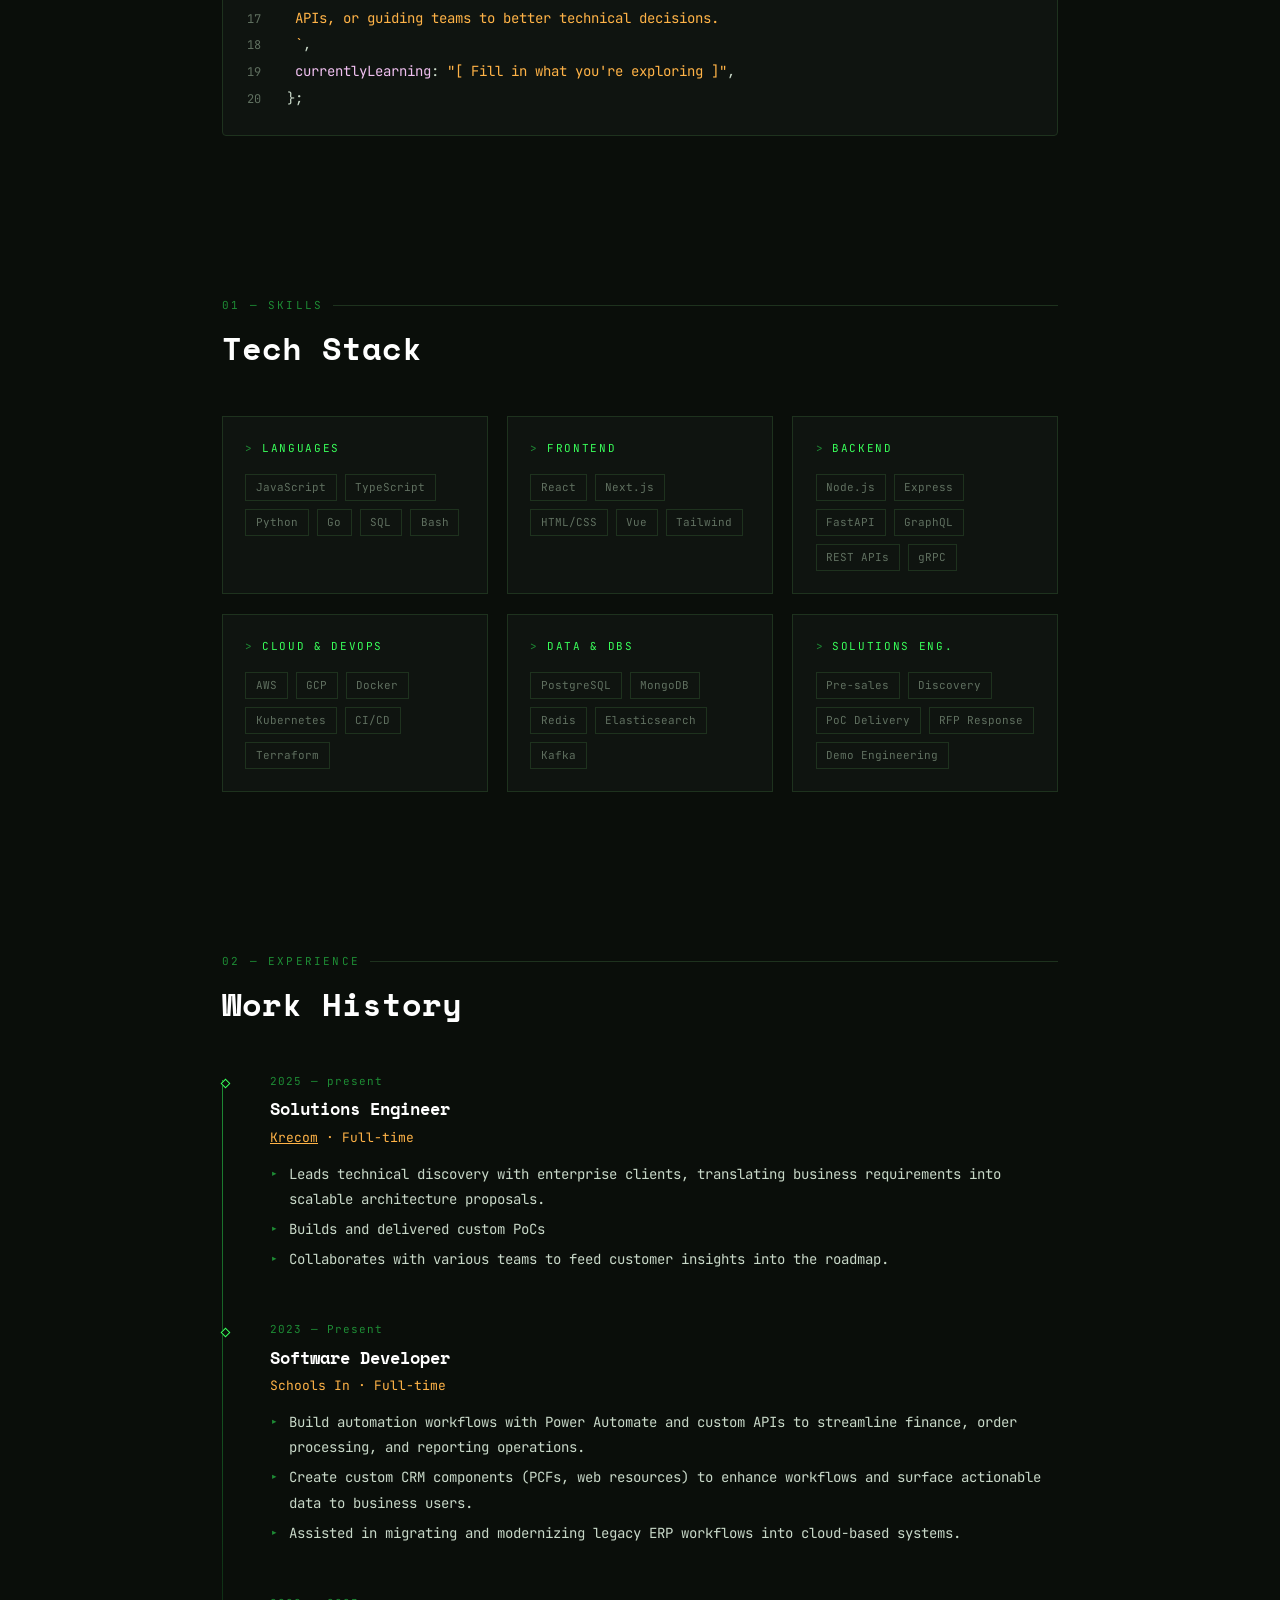
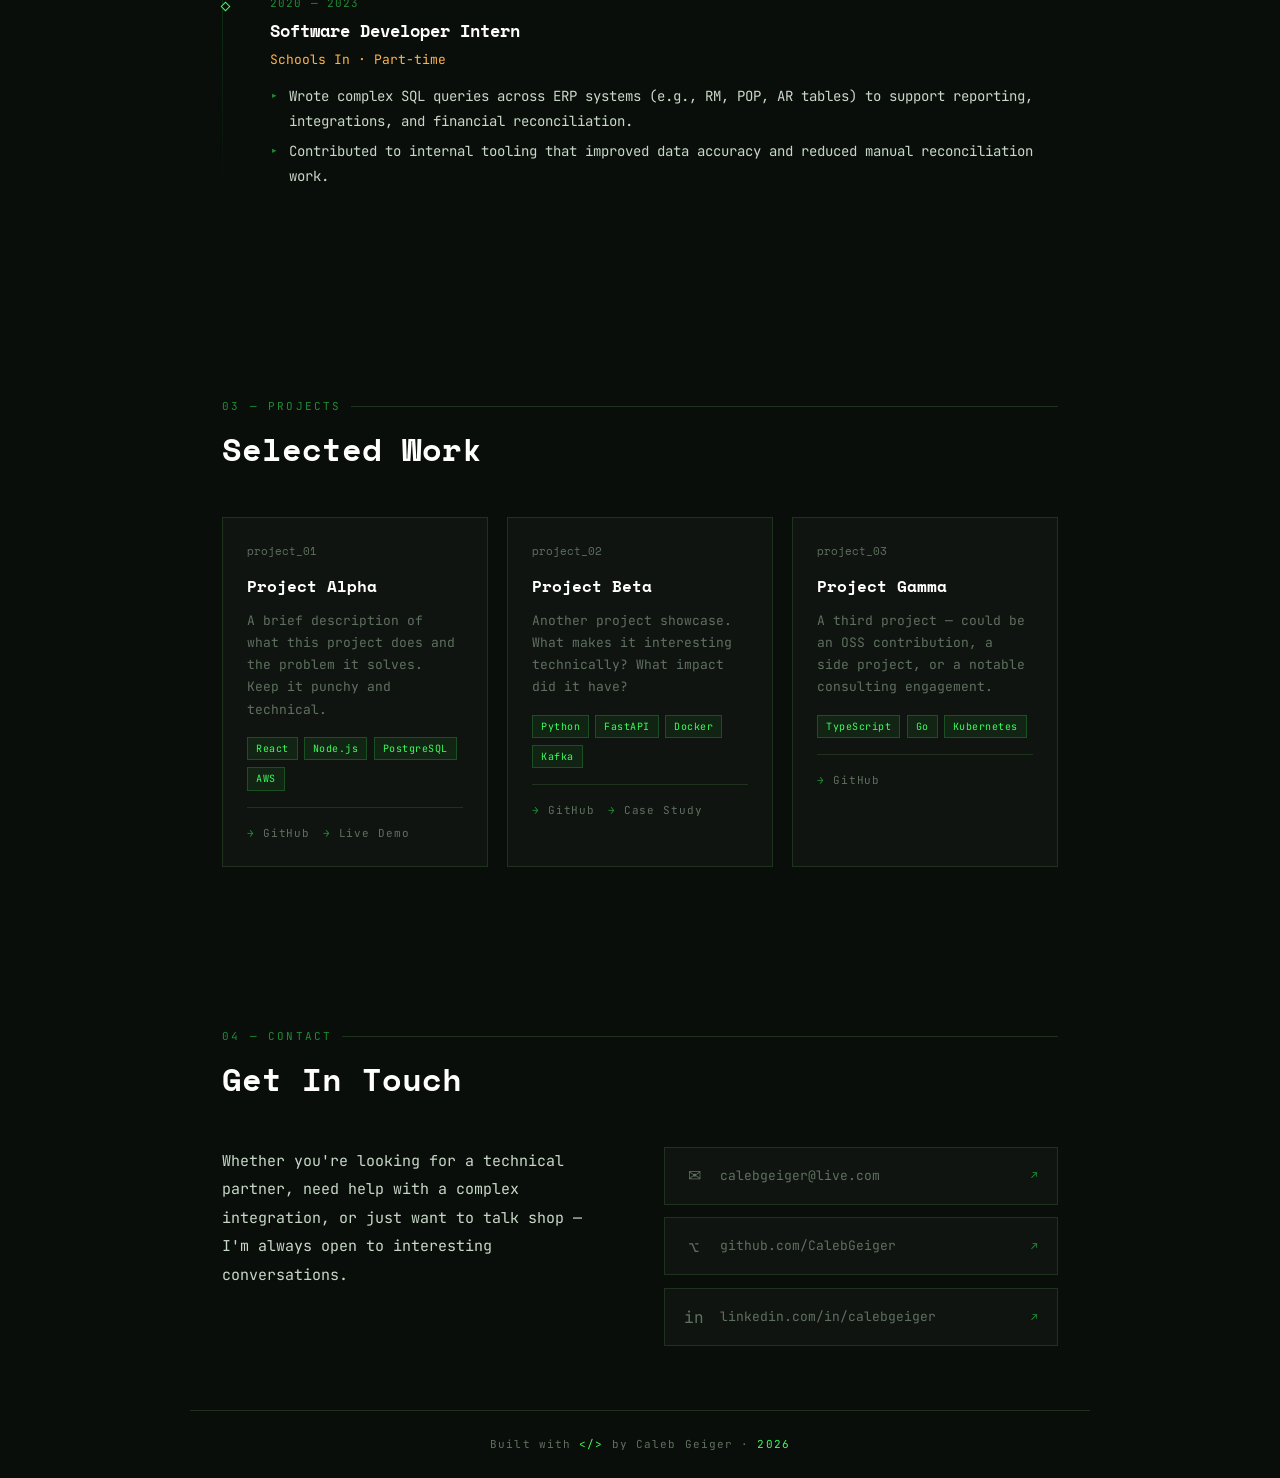
==== commit 40e391f8: "added krecom link" ====
--- a/index.html
+++ b/index.html
@@ -568,6 +568,11 @@
       position: absolute;
       left: 0;
       color: var(--green-dim);
+    }
+
+    .info-link {
+      color: var(--amber);
+      font-size: 13px;
     }
 
     /* ── Projects ──────────────────────────────────────────── */
@@ -1013,7 +1018,7 @@
       <div class="exp-item reveal">
         <div class="exp-meta">2025 — present</div>
         <div class="exp-role">Solutions Engineer</div>
-        <div class="exp-company">Krecom · Full-time</div>
+        <div class="exp-company"><a href="https://www.krecom.com" class="info-link">Krecom</a> · Full-time</div>
         <ul class="exp-desc">
           <li>Leads technical discovery with enterprise clients, translating business requirements into scalable
             architecture proposals.</li>
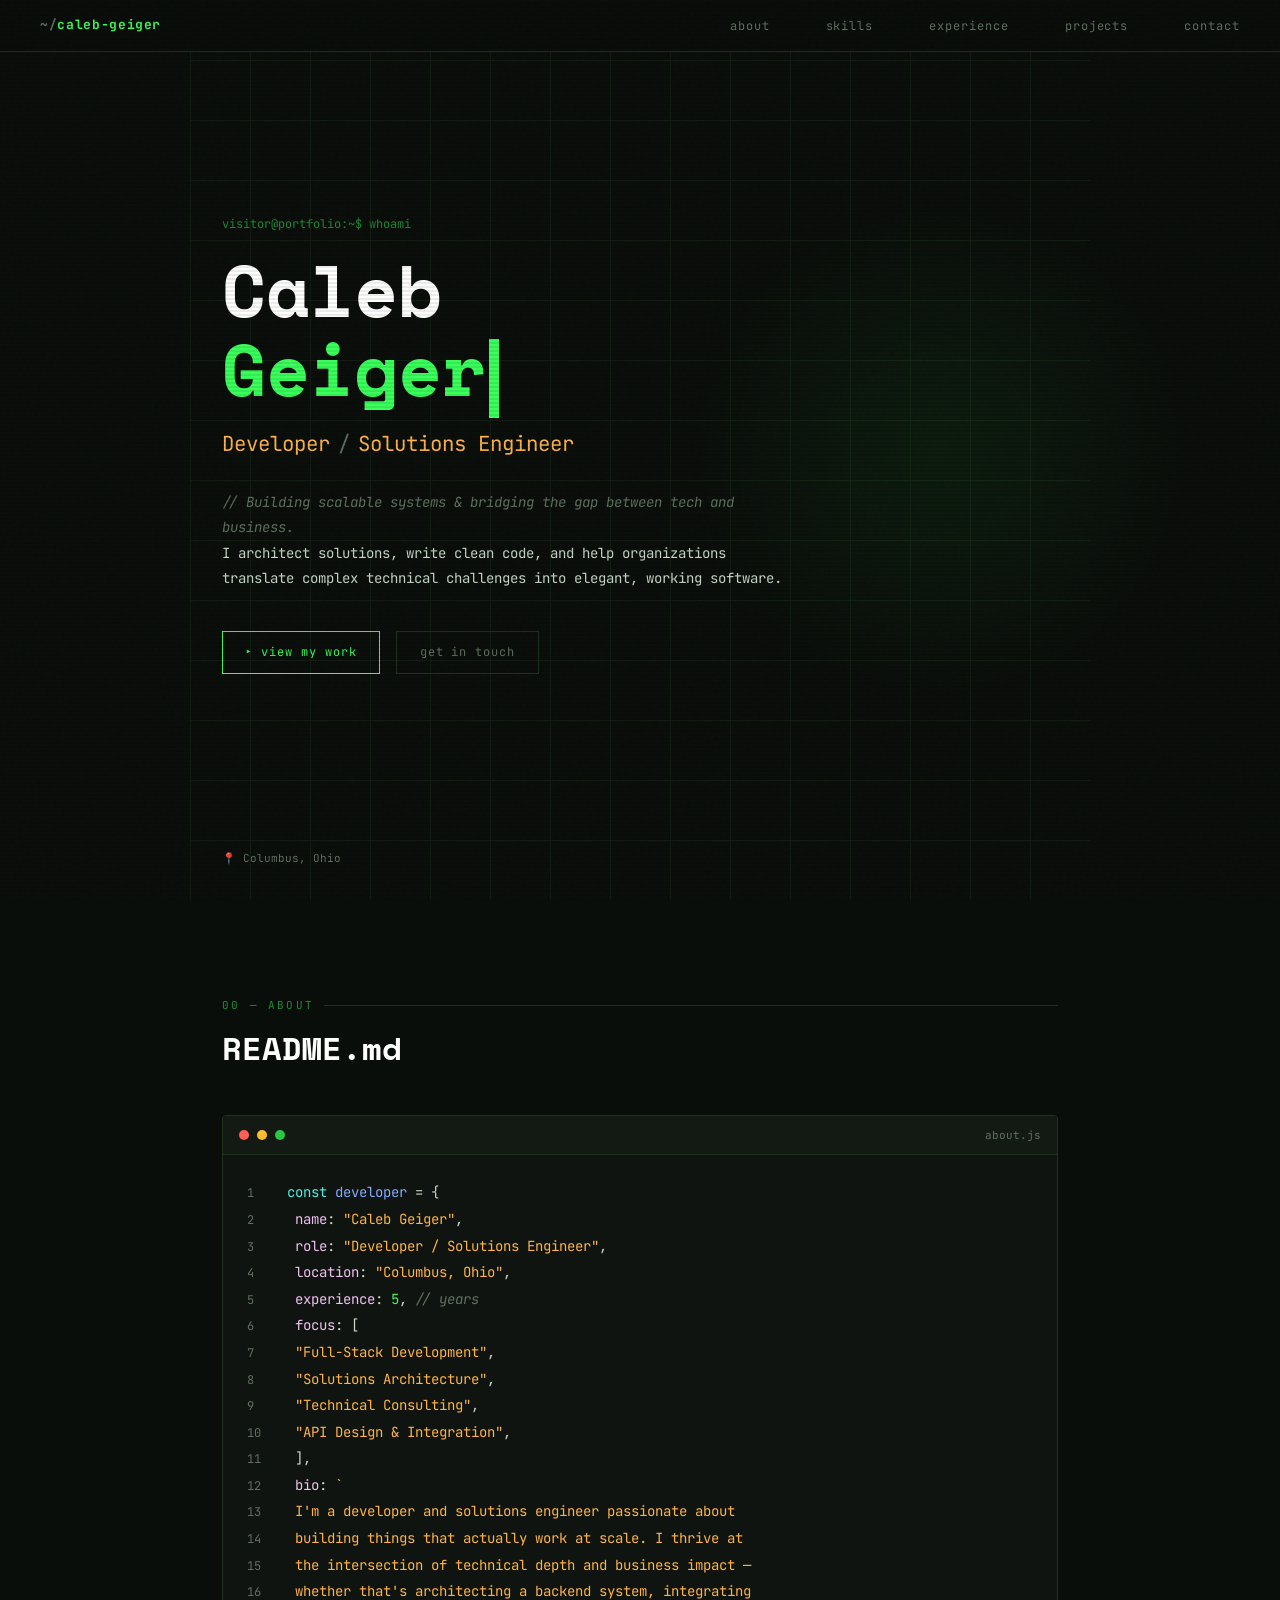
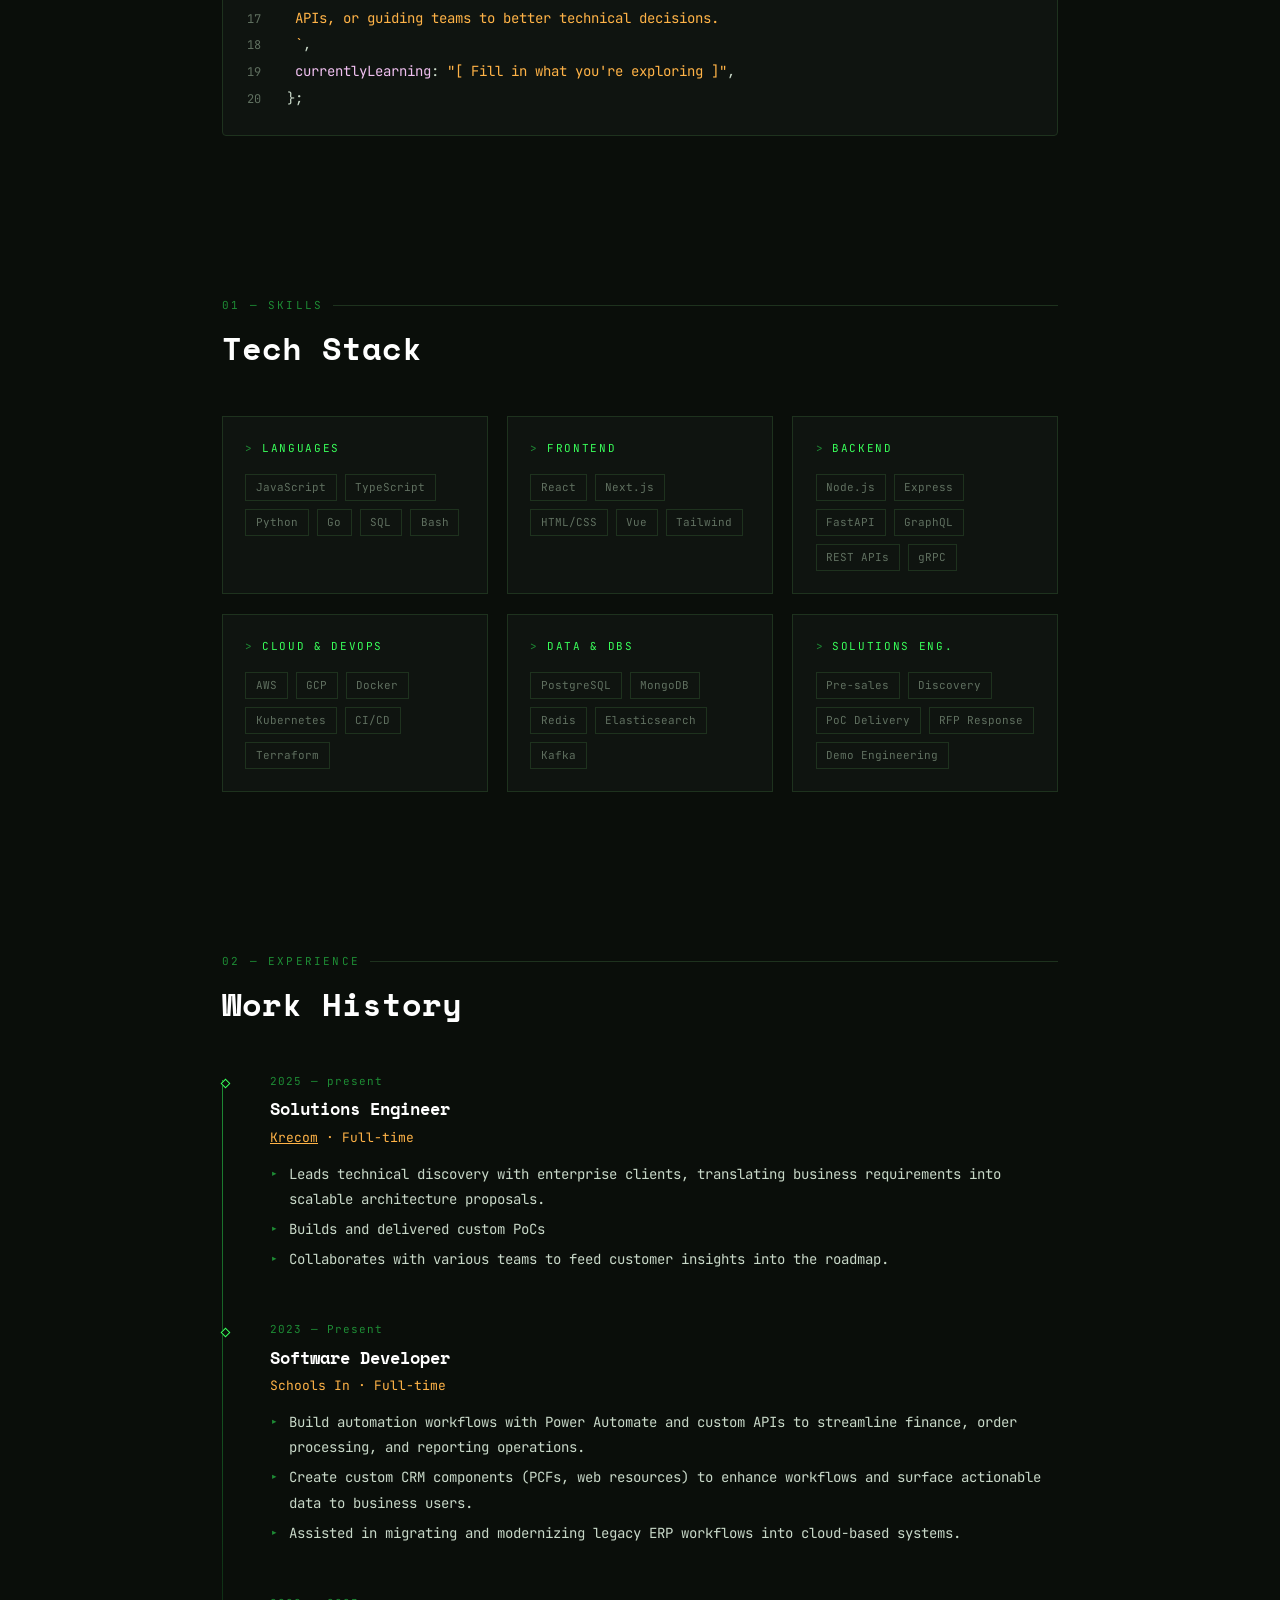
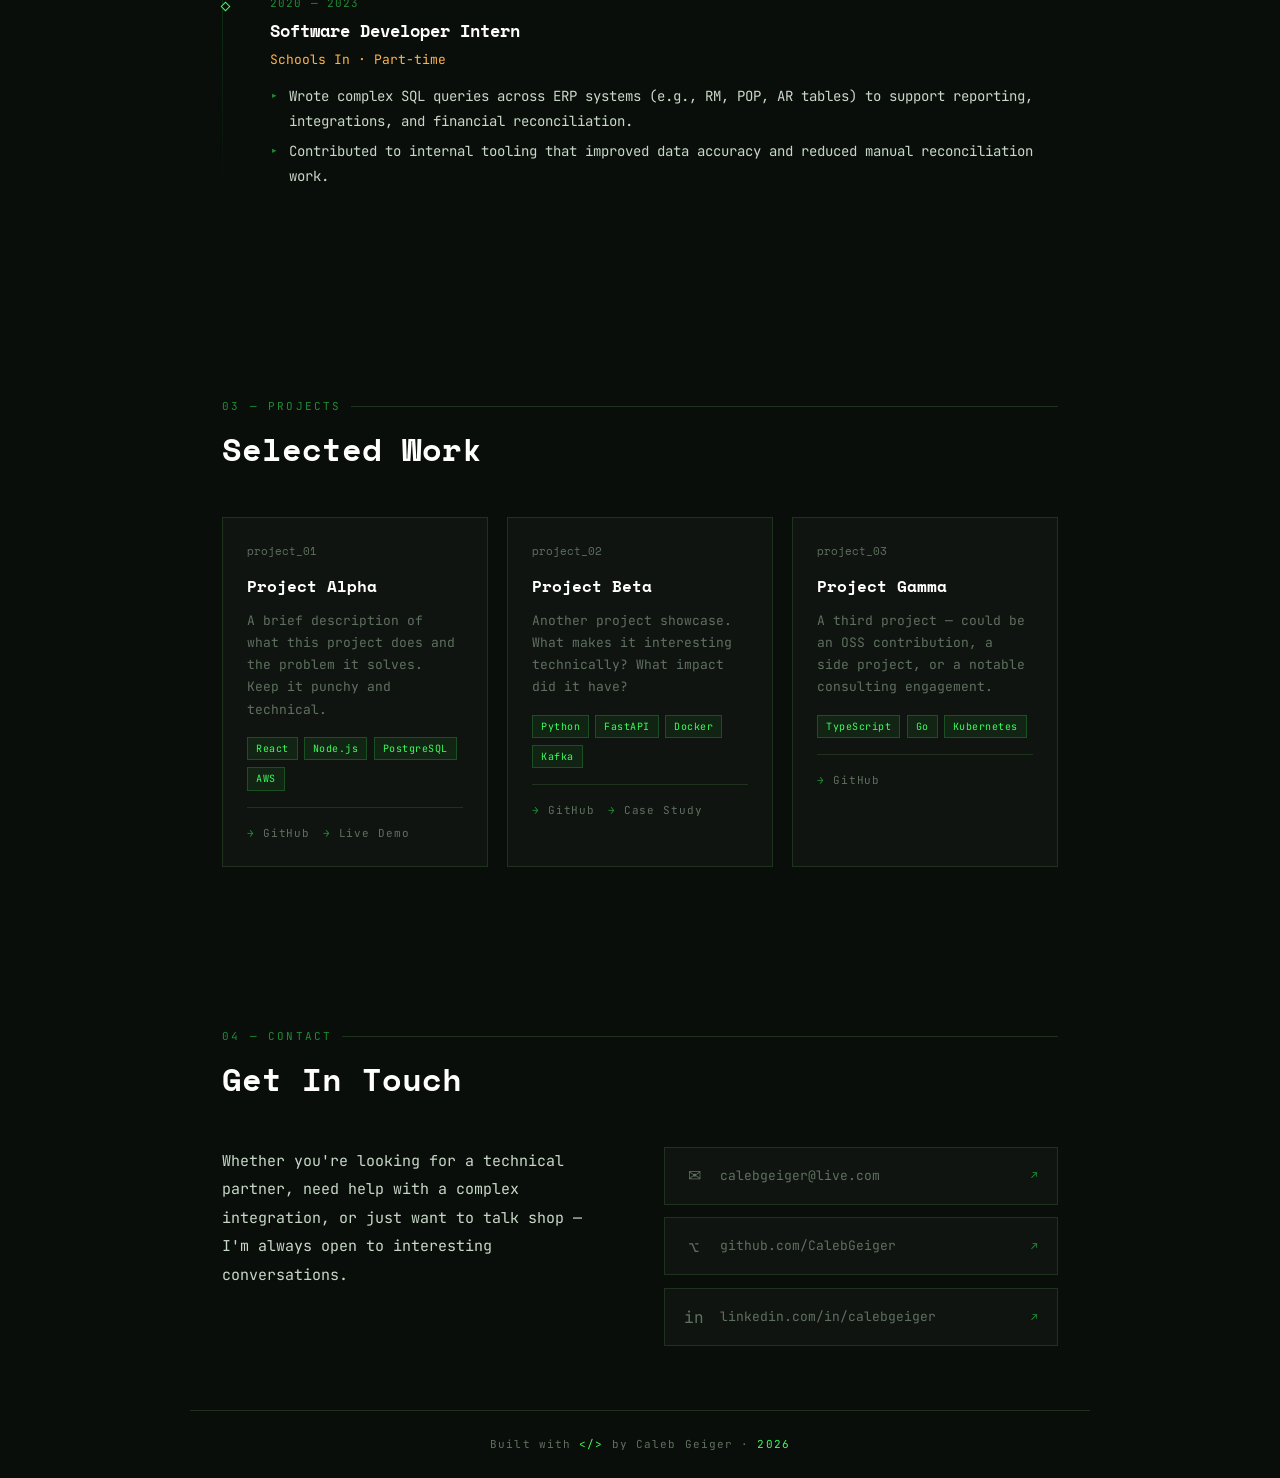
==== commit 49d9f409: "added scroll bar, hamburger menu and more" ====
--- a/index.html
+++ b/index.html
@@ -808,14 +808,117 @@
       transform: translateY(0);
     }
 
+    /* ── Scroll Progress Bar ───────────────────────────────── */
+    .scroll-progress {
+      position: absolute;
+      bottom: -1px;
+      left: 0;
+      height: 2px;
+      width: 0%;
+      background: var(--green);
+      box-shadow: 0 0 8px var(--green-glow);
+      transition: width 0.1s linear;
+    }
+
+    /* ── Back to Top ───────────────────────────────────────── */
+    .back-to-top {
+      position: fixed;
+      bottom: 2rem;
+      right: 2rem;
+      width: 38px;
+      height: 38px;
+      background: var(--bg2);
+      border: 1px solid var(--border);
+      color: var(--green);
+      font-family: var(--font-mono);
+      font-size: 16px;
+      cursor: pointer;
+      display: flex;
+      align-items: center;
+      justify-content: center;
+      opacity: 0;
+      pointer-events: none;
+      transition: opacity 0.3s, border-color 0.2s, box-shadow 0.2s;
+      z-index: 90;
+    }
+
+    .back-to-top.visible {
+      opacity: 1;
+      pointer-events: all;
+    }
+
+    .back-to-top:hover {
+      border-color: var(--green-dim);
+      box-shadow: 0 0 12px var(--green-glow);
+    }
+
+    /* ── Hamburger Toggle ──────────────────────────────────── */
+    .nav-toggle {
+      display: none;
+      background: none;
+      border: 1px solid var(--border);
+      color: var(--green);
+      cursor: pointer;
+      padding: 0.3rem 0.55rem;
+      font-size: 18px;
+      line-height: 1;
+      font-family: var(--font-mono);
+      transition: border-color 0.2s, box-shadow 0.2s;
+    }
+
+    .nav-toggle:hover {
+      border-color: var(--green-dim);
+      box-shadow: 0 0 8px var(--green-glow);
+    }
+
+    /* ── Active nav link ───────────────────────────────────── */
+    .nav-links a.active {
+      color: var(--green);
+    }
+
+    /* ── Focus styles ──────────────────────────────────────── */
+    :focus-visible {
+      outline: 1px solid var(--green);
+      outline-offset: 3px;
+    }
+
     /* ── Responsive ────────────────────────────────────────── */
     @media (max-width: 640px) {
       nav {
         padding: 0 1rem;
+        flex-wrap: wrap;
+        height: auto;
+        min-height: 52px;
+      }
+
+      .nav-toggle {
+        display: block;
       }
 
       .nav-links {
-        gap: 1rem;
+        display: none;
+        width: 100%;
+        flex-direction: column;
+        gap: 0;
+        background: rgba(10, 14, 10, 0.97);
+        border-top: 1px solid var(--border);
+        padding: 0.5rem 0;
+        order: 3;
+      }
+
+      .nav-links li {
+        width: 100%;
+      }
+
+      .nav-links a {
+        display: block;
+        padding: 0.7rem 1rem;
+        font-size: 13px;
+        border-bottom: 1px solid var(--border);
+      }
+
+      nav.open .nav-links {
+        display: flex;
       }
 
       section {
@@ -842,8 +945,9 @@
 <body>
 
   <!-- ── Navigation ── -->
-  <nav>
+  <nav id="main-nav">
     <div class="nav-logo"><span>~/</span>caleb-geiger</div>
+    <button class="nav-toggle" aria-label="Toggle menu" aria-expanded="false">☰</button>
     <ul class="nav-links">
       <li><a href="#about">about</a></li>
       <li><a href="#skills">skills</a></li>
@@ -851,6 +955,7 @@
       <li><a href="#projects">projects</a></li>
       <li><a href="#contact">contact</a></li>
     </ul>
+    <div class="scroll-progress" id="scroll-progress"></div>
   </nav>
 
   <!-- ── Hero ── -->
@@ -1158,34 +1263,87 @@
     <p>Built with <span>&lt;/&gt;</span> by Caleb Geiger · <span>2026</span></p>
   </footer>
 
+  <!-- Back to top button -->
+  <button class="back-to-top" id="back-to-top" aria-label="Back to top">↑</button>
+
   <script>
-    // Scroll reveal
+    /* ── Typewriter on hero prompt ─── */
+    const promptEl = document.querySelector('.hero-prompt');
+    const promptText = promptEl.textContent;
+    promptEl.textContent = '';
+    promptEl.style.opacity = '1';
+    promptEl.style.animation = 'none';
+
+    let charIndex = 0;
+    const typeInterval = setInterval(() => {
+      promptEl.textContent += promptText[charIndex++];
+      if (charIndex >= promptText.length) clearInterval(typeInterval);
+    }, 38);
+
+    /* ── Scroll reveal (section-relative stagger) ─── */
     const observer = new IntersectionObserver((entries) => {
-      entries.forEach((entry, i) => {
+      entries.forEach((entry) => {
         if (entry.isIntersecting) {
-          entry.target.style.transitionDelay = (i * 0.08) + 's';
+          const section = entry.target.closest('section');
+          const sibs = section
+            ? Array.from(section.querySelectorAll('.reveal'))
+            : [];
+          const idx = sibs.indexOf(entry.target);
+          entry.target.style.transitionDelay = Math.max(0, idx * 0.1) + 's';
           entry.target.classList.add('visible');
         }
       });
-    }, { threshold: 0.1 });
+    }, { threshold: 0.12 });
 
     document.querySelectorAll('.reveal').forEach(el => observer.observe(el));
 
-    // Typewriter effect on hero name
-    const name = document.querySelector('.hero-name');
-    // Active nav highlight on scroll
-    const sections = document.querySelectorAll('section[id]');
-    const navLinks = document.querySelectorAll('.nav-links a');
+    /* ── Scroll events: progress bar + active nav + back-to-top ─── */
+    const sections   = document.querySelectorAll('section[id]');
+    const navLinks   = document.querySelectorAll('.nav-links a');
+    const progress   = document.getElementById('scroll-progress');
+    const backToTop  = document.getElementById('back-to-top');
 
     window.addEventListener('scroll', () => {
+      const scrollY   = window.scrollY;
+      const docHeight = document.documentElement.scrollHeight - window.innerHeight;
+
+      /* Progress bar */
+      progress.style.width = (scrollY / docHeight * 100) + '%';
+
+      /* Back-to-top visibility */
+      backToTop.classList.toggle('visible', scrollY > 400);
+
+      /* Active nav highlight */
       let current = '';
       sections.forEach(section => {
-        const sectionTop = section.offsetTop - 80;
-        if (pageYOffset >= sectionTop) current = section.getAttribute('id');
+        if (scrollY >= section.offsetTop - 80) current = section.id;
       });
       navLinks.forEach(link => {
-        link.style.color = link.getAttribute('href') === `#${current}`
-          ? 'var(--green)' : '';
+        link.classList.toggle('active', link.getAttribute('href') === `#${current}`);
+      });
+    }, { passive: true });
+
+    /* ── Back-to-top click ─── */
+    backToTop.addEventListener('click', () => {
+      window.scrollTo({ top: 0, behavior: 'smooth' });
+    });
+
+    /* ── Mobile hamburger ─── */
+    const nav    = document.getElementById('main-nav');
+    const toggle = document.querySelector('.nav-toggle');
+
+    toggle.addEventListener('click', () => {
+      const isOpen = nav.classList.toggle('open');
+      toggle.setAttribute('aria-expanded', isOpen);
+      toggle.textContent = isOpen ? '✕' : '☰';
+    });
+
+    /* Close menu when a nav link is clicked */
+    navLinks.forEach(link => {
+      link.addEventListener('click', () => {
+        nav.classList.remove('open');
+        toggle.setAttribute('aria-expanded', false);
+        toggle.textContent = '☰';
       });
     });
   </script>
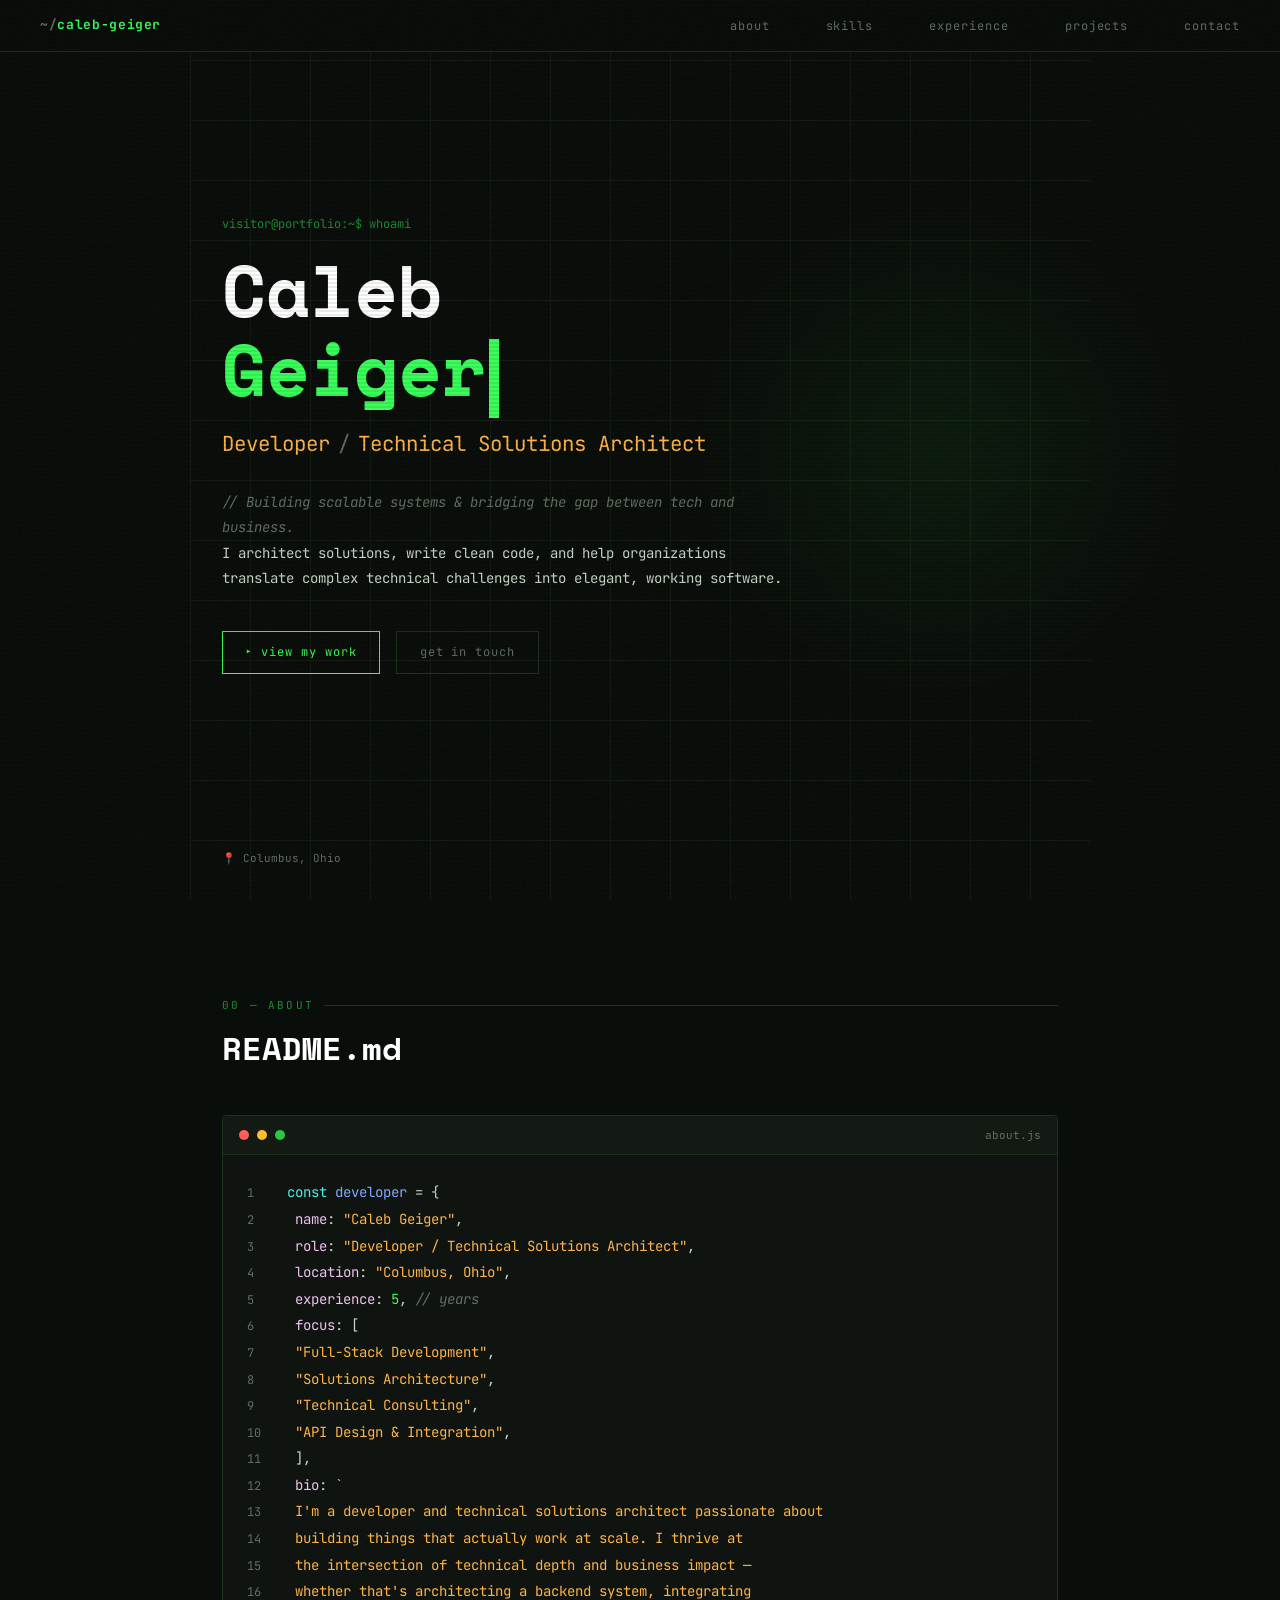
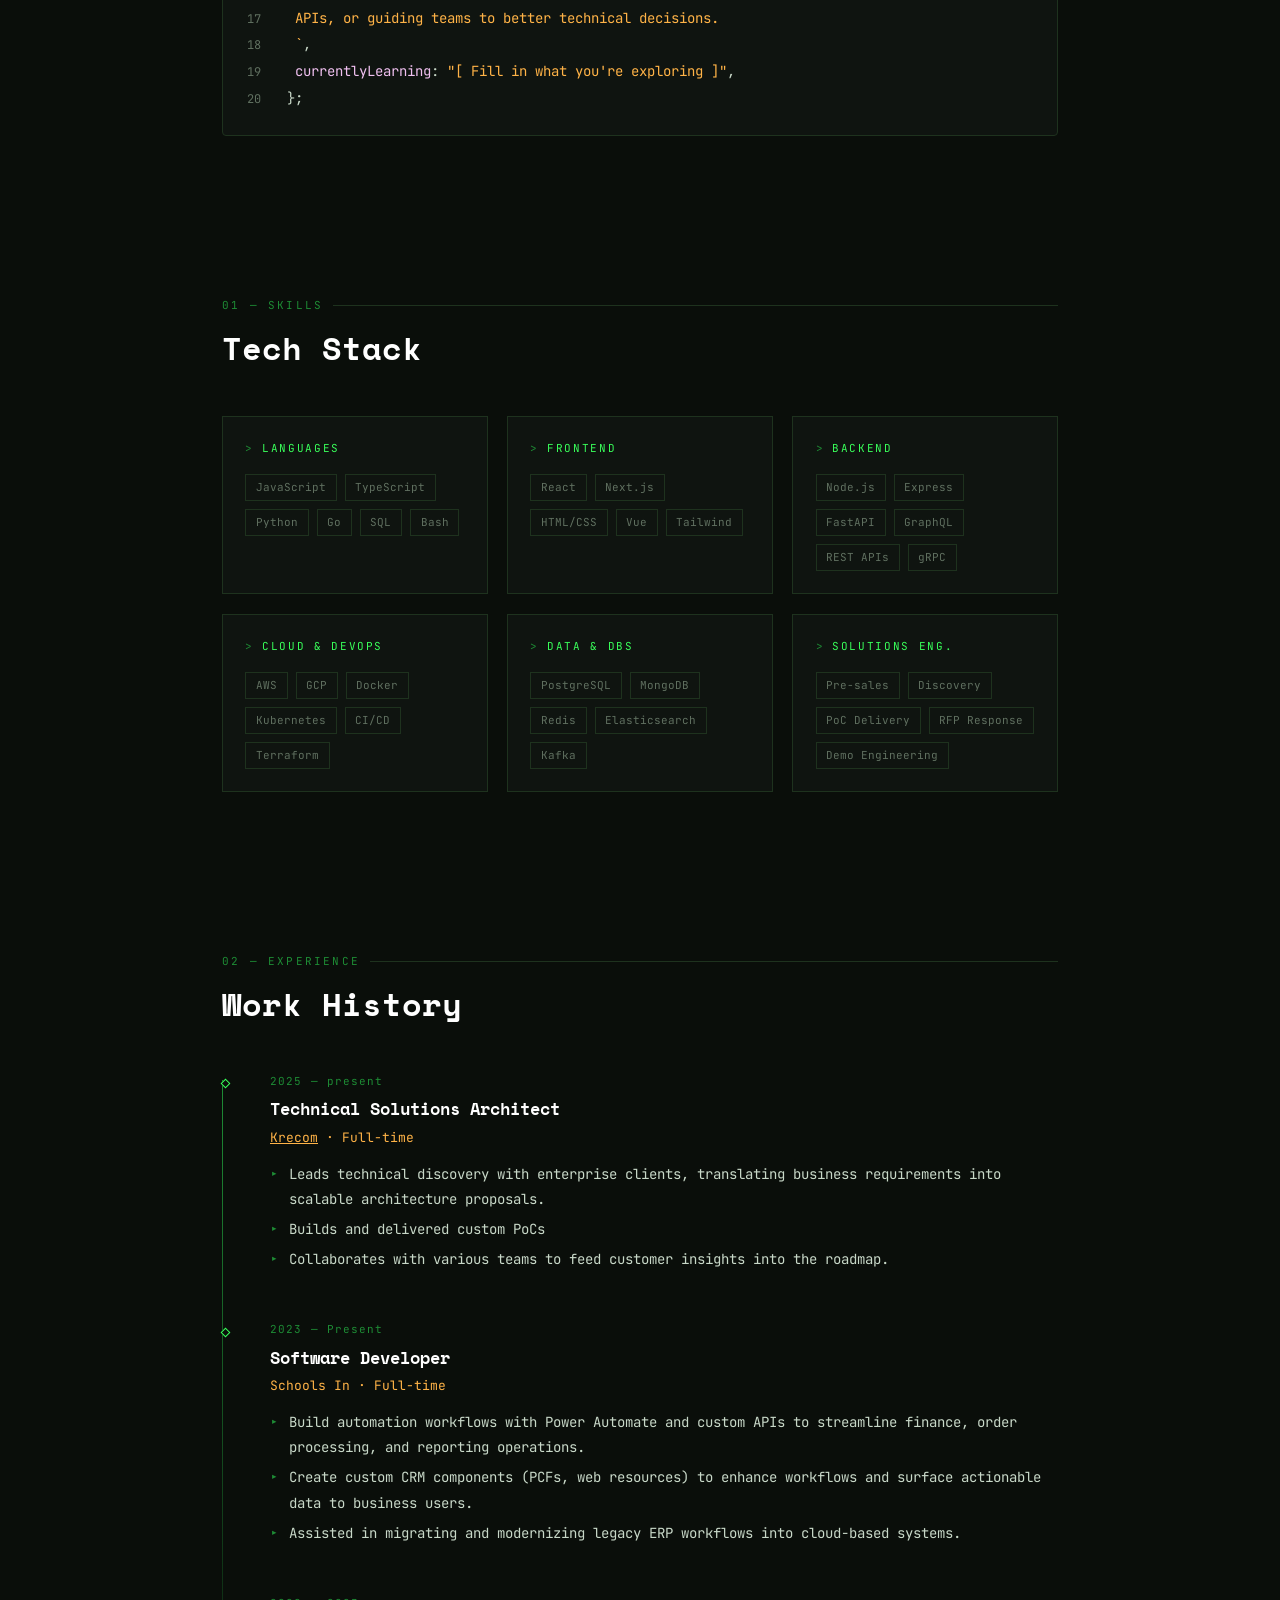
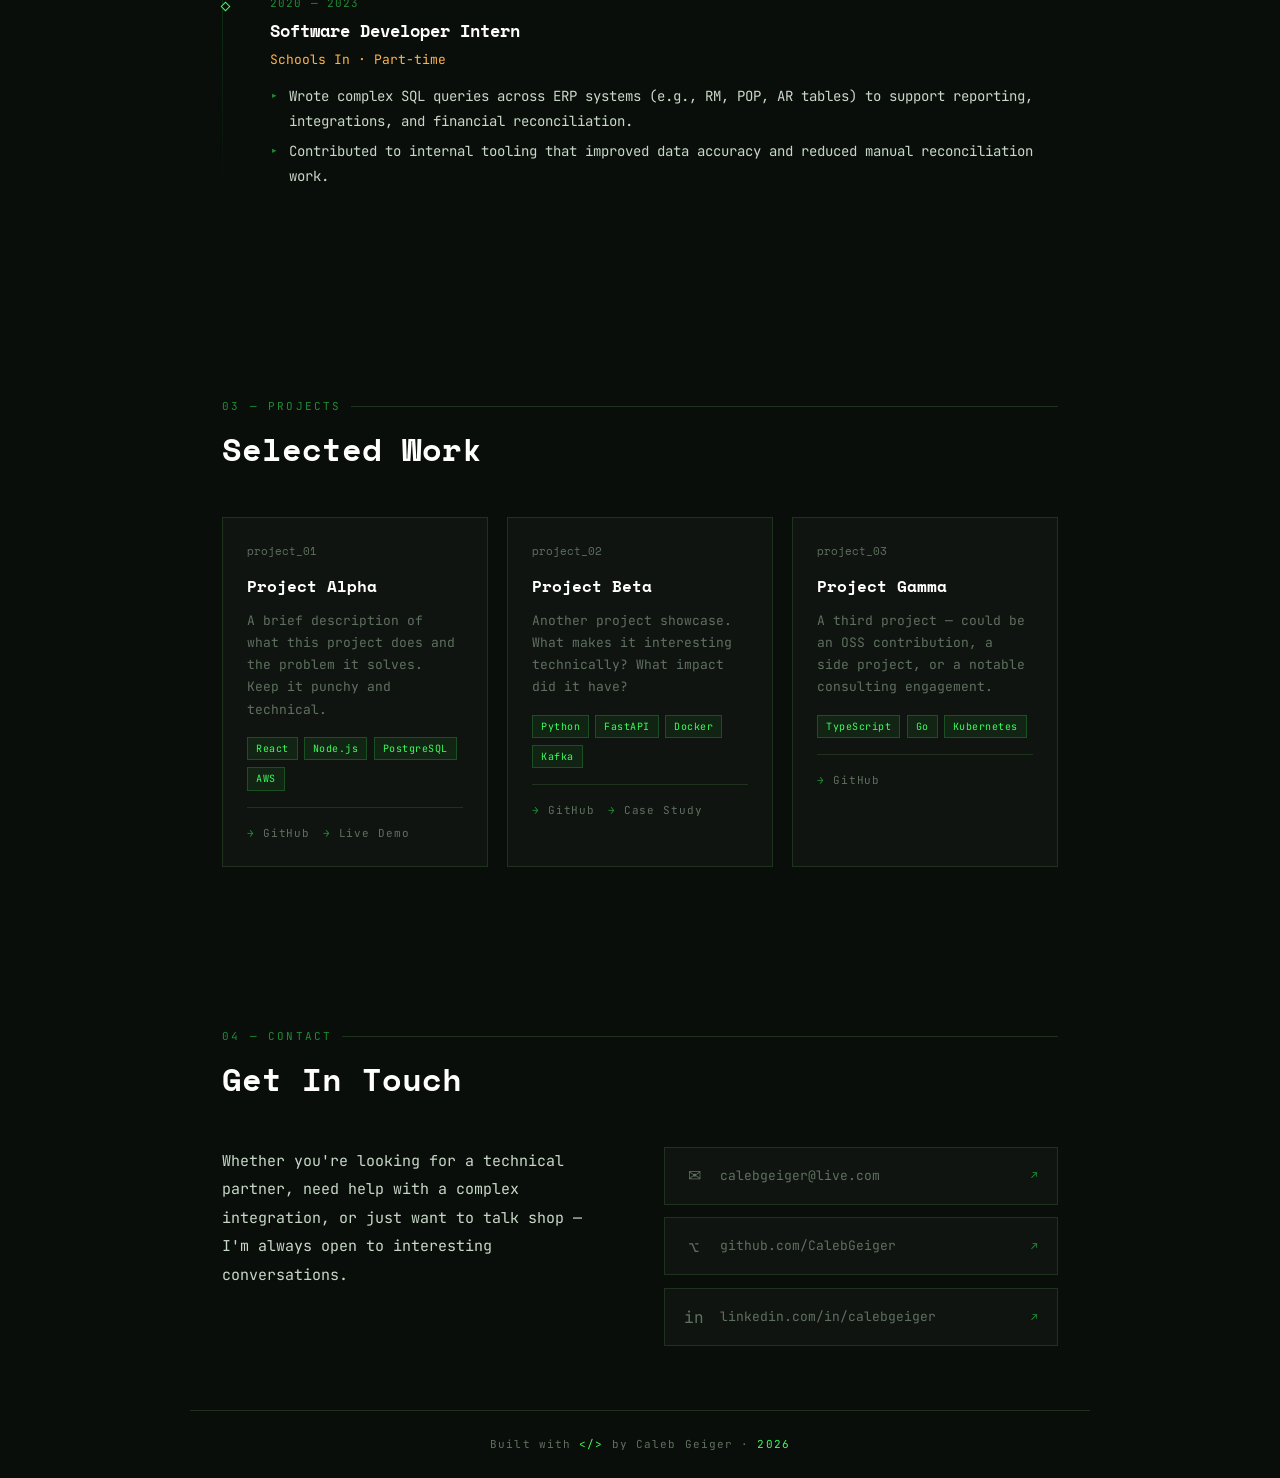
==== commit e3ff60e3: "updated position title" ====
--- a/index.html
+++ b/index.html
@@ -4,7 +4,7 @@
 <head>
   <meta charset="UTF-8" />
   <meta name="viewport" content="width=device-width, initial-scale=1.0" />
-  <title>Dev/Solutions Engineer — Portfolio</title>
+  <title>Dev/Technical Solutions Architect — Portfolio</title>
   <link
     href="https://fonts.googleapis.com/css2?family=JetBrains+Mono:wght@300;400;500;700&family=Space+Mono:ital,wght@0,400;0,700;1,400&display=swap"
     rel="stylesheet" />
@@ -969,7 +969,7 @@
     </h1>
 
     <p class="hero-title">
-      Developer<span class="sep">/</span>Solutions Engineer
+      Developer<span class="sep">/</span>Technical Solutions Architect
     </p>
 
     <p class="hero-desc">
@@ -1006,8 +1006,7 @@
         <div><span class="line-num">1</span><span class="kw">const</span> <span class="fn">developer</span> = {</div>
         <div><span class="line-num">2</span> <span class="prop">name</span>: <span class="str">"Caleb Geiger"</span>,
         </div>
-        <div><span class="line-num">3</span> <span class="prop">role</span>: <span class="str">"Developer / Solutions
-            Engineer"</span>,</div>
+        <div><span class="line-num">3</span> <span class="prop">role</span>: <span class="str">"Developer / Technical Solutions Architect"</span>,</div>
         <div><span class="line-num">4</span> <span class="prop">location</span>: <span class="str">"Columbus,
             Ohio"</span>,</div>
         <div><span class="line-num">5</span> <span class="prop">experience</span>: <span class="val">5</span>, <span
@@ -1019,7 +1018,7 @@
         <div><span class="line-num">10</span> <span class="str">"API Design & Integration"</span>,</div>
         <div><span class="line-num">11</span> ],</div>
         <div><span class="line-num">12</span> <span class="prop">bio</span>: <span class="str">`</span></div>
-        <div><span class="line-num">13</span> <span class="str">I'm a developer and solutions engineer passionate
+        <div><span class="line-num">13</span> <span class="str">I'm a developer and technical solutions architect passionate
             about</span></div>
         <div><span class="line-num">14</span> <span class="str">building things that actually work at scale. I thrive
             at</span></div>
@@ -1122,7 +1121,7 @@
     <div class="timeline">
       <div class="exp-item reveal">
         <div class="exp-meta">2025 — present</div>
-        <div class="exp-role">Solutions Engineer</div>
+        <div class="exp-role">Technical Solutions Architect</div>
         <div class="exp-company"><a href="https://www.krecom.com" class="info-link">Krecom</a> · Full-time</div>
         <ul class="exp-desc">
           <li>Leads technical discovery with enterprise clients, translating business requirements into scalable
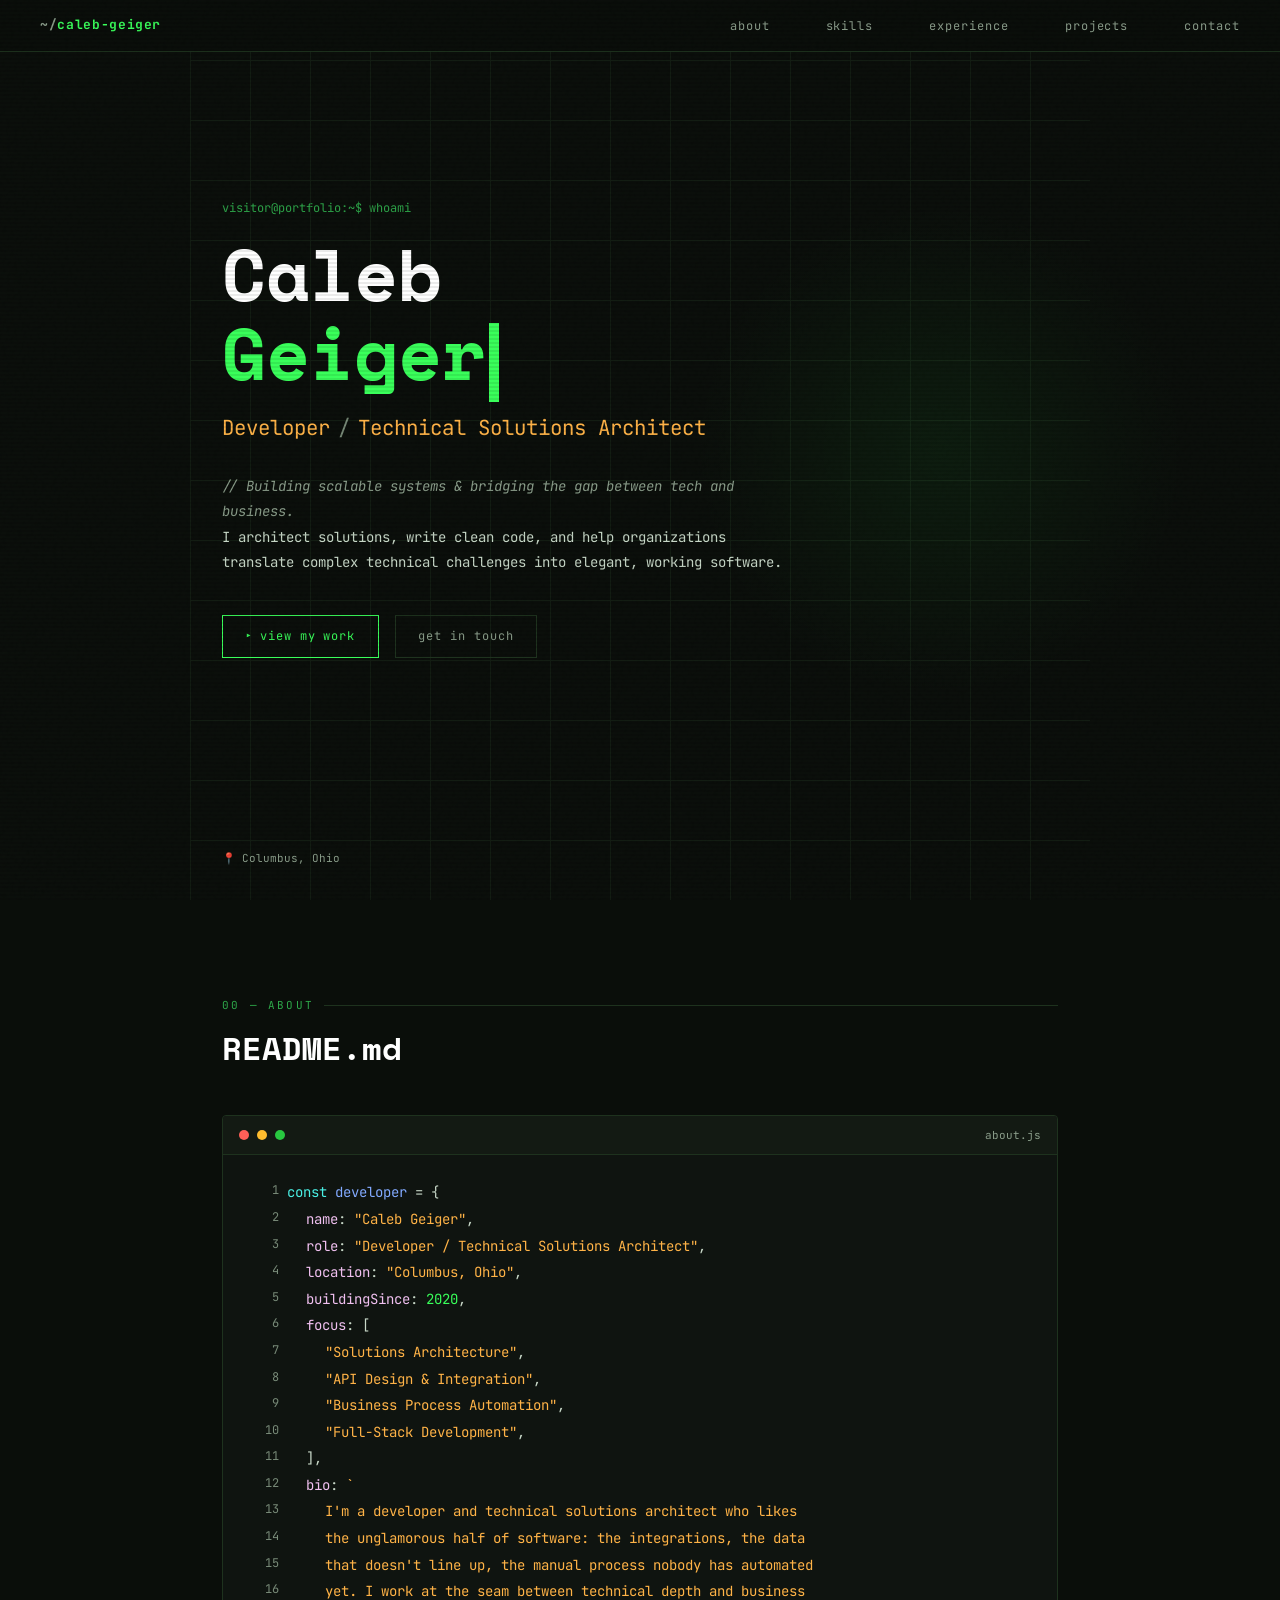
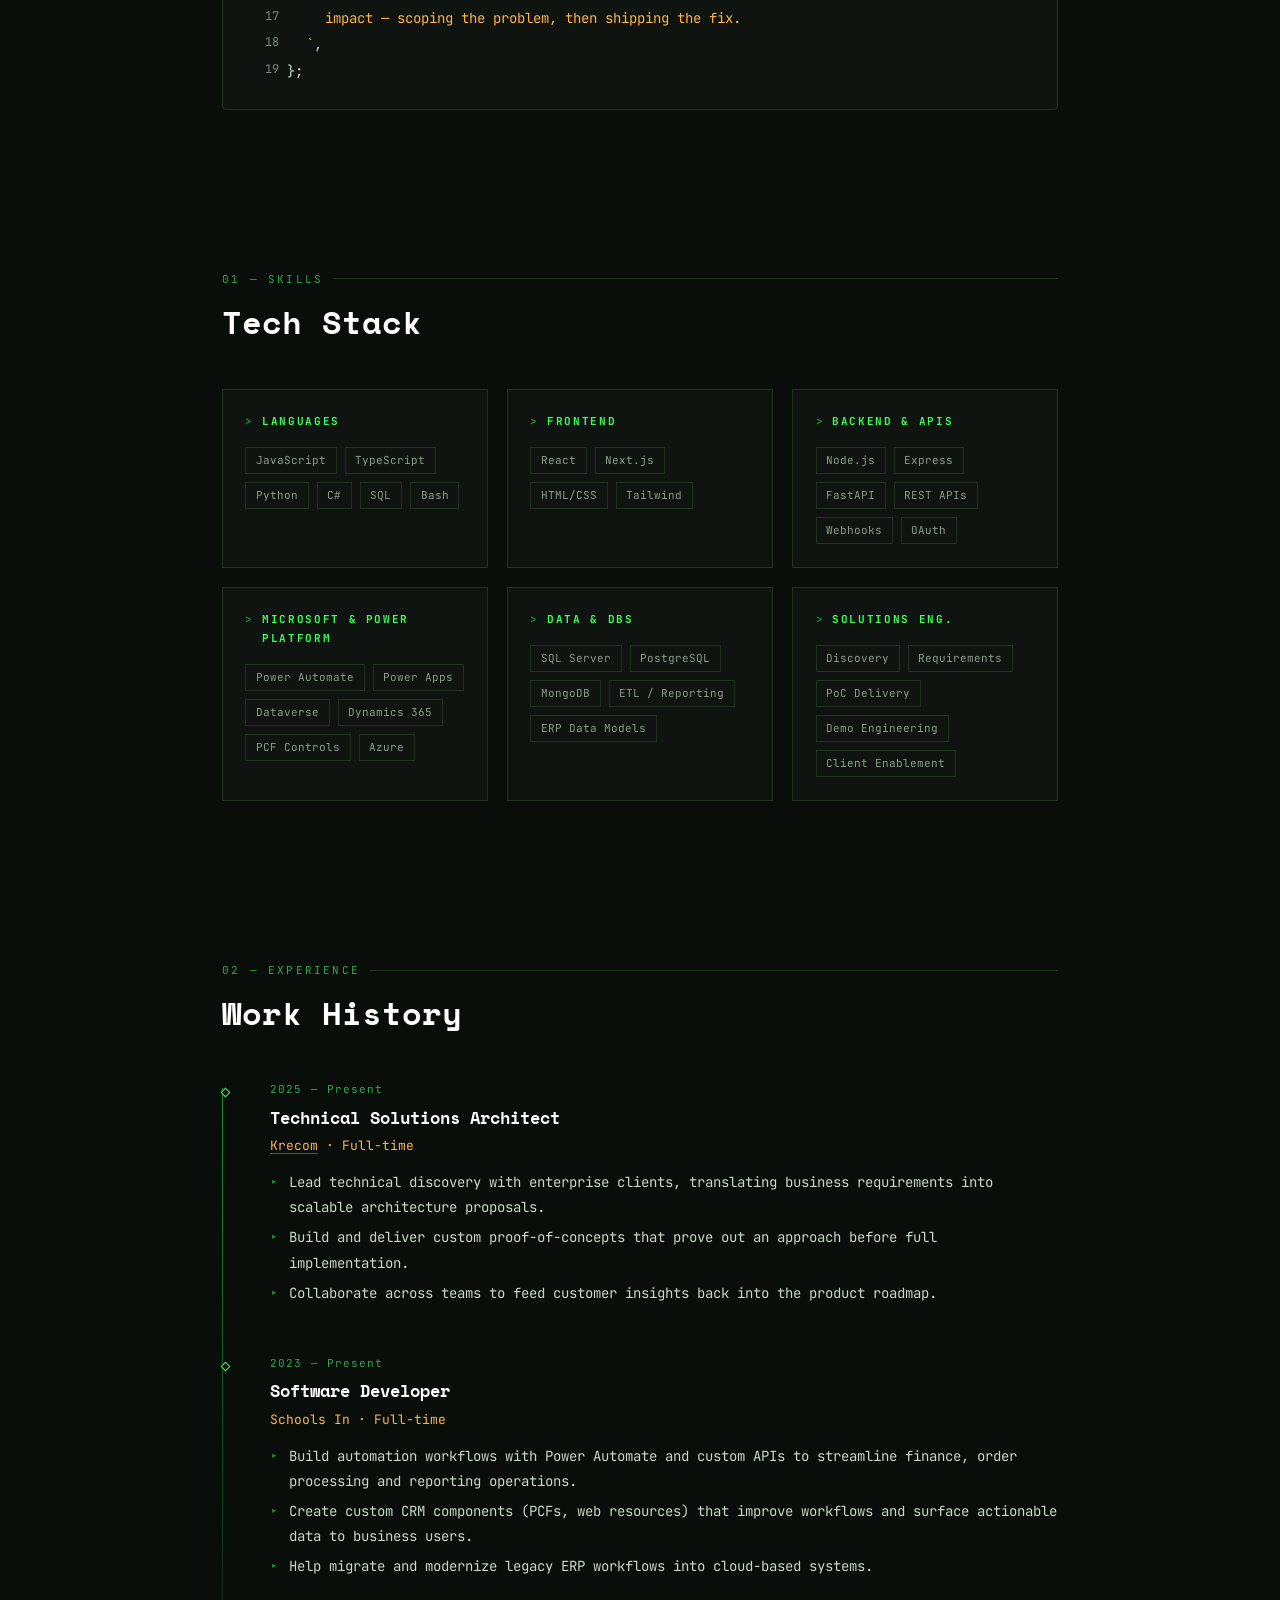
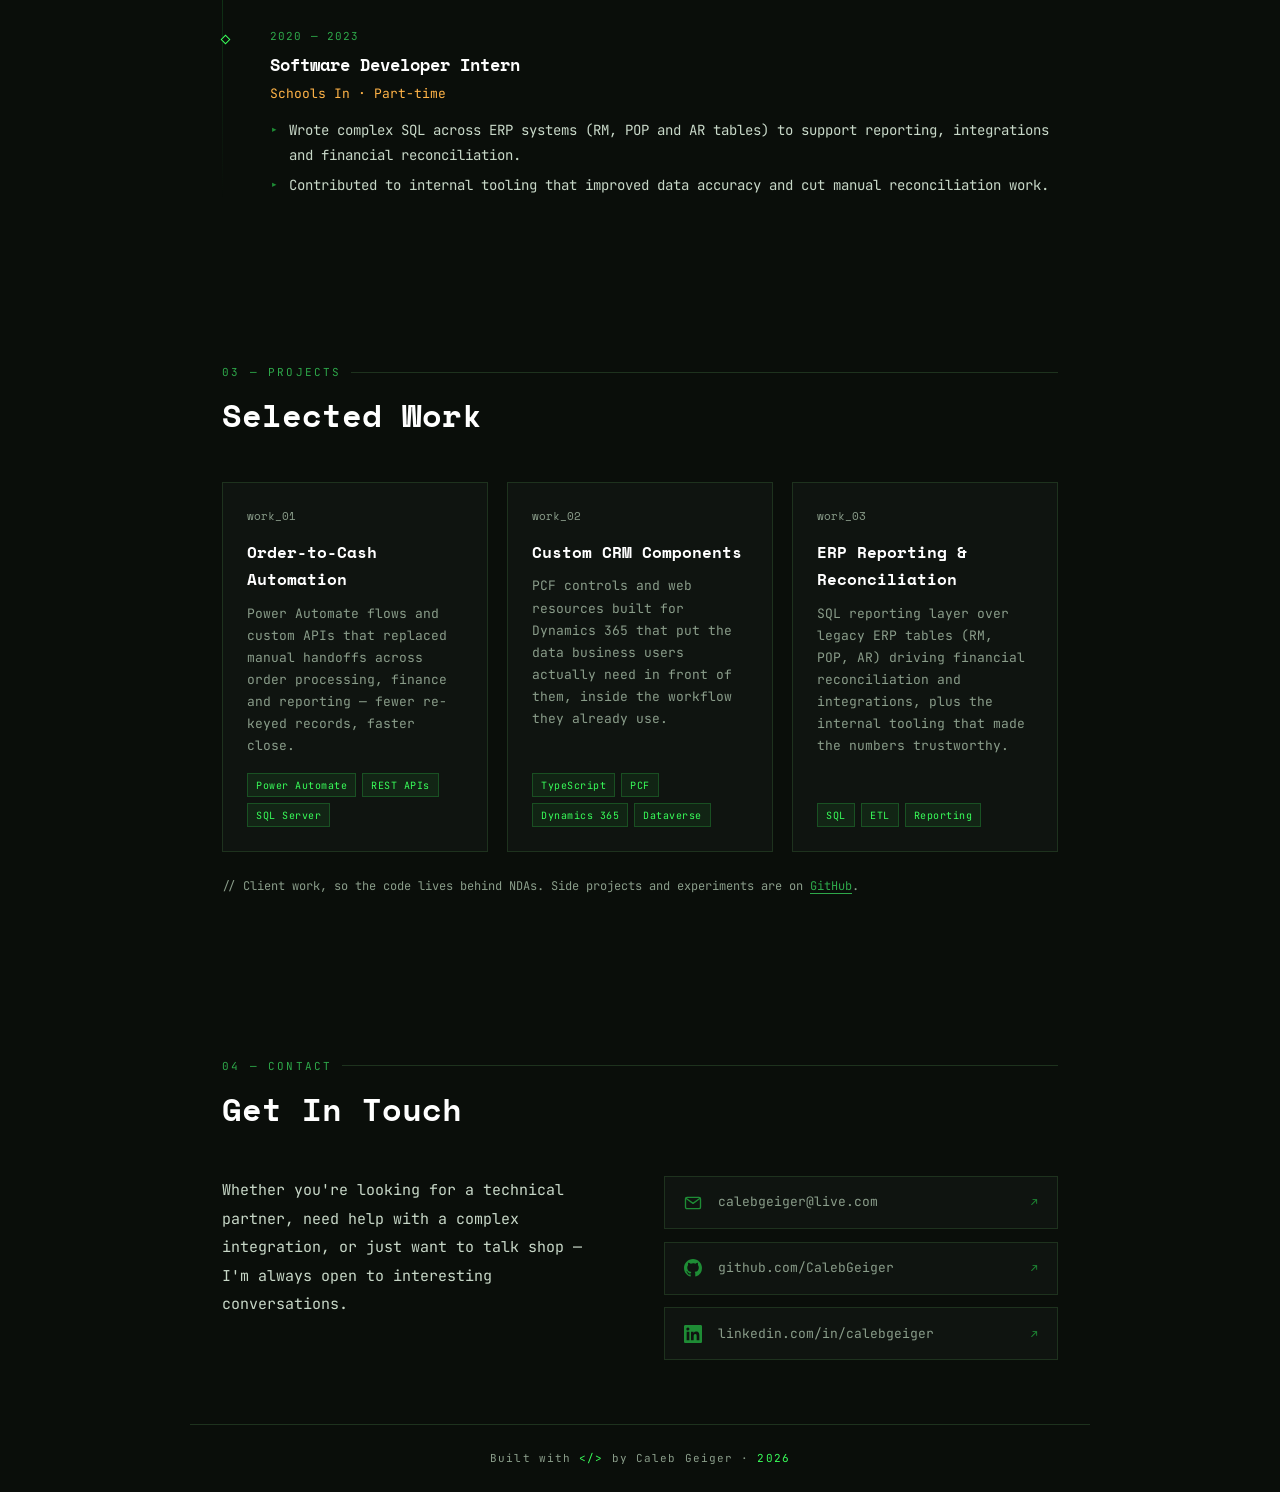
==== commit a6433aa8: "Refactor code structure for improved readability and maintainability" ====
--- a/index.html
+++ b/index.html
@@ -1,1352 +1,1749 @@
-<!DOCTYPE html>
-<html lang="en">
-
-<head>
-  <meta charset="UTF-8" />
-  <meta name="viewport" content="width=device-width, initial-scale=1.0" />
-  <title>Dev/Technical Solutions Architect — Portfolio</title>
-  <link
-    href="https://fonts.googleapis.com/css2?family=JetBrains+Mono:wght@300;400;500;700&family=Space+Mono:ital,wght@0,400;0,700;1,400&display=swap"
-    rel="stylesheet" />
-  <style>
-    /* ── Reset & Variables ─────────────────────────────────── */
-    *,
-    *::before,
-    *::after {
-      box-sizing: border-box;
-      margin: 0;
-      padding: 0;
-    }
-
-    :root {
-      --bg: #0a0e0a;
-      --bg2: #0f1410;
-      --bg3: #131a13;
-      --green: #39ff5a;
-      --green-dim: #1e8c35;
-      --green-glow: #39ff5a55;
-      --amber: #ffb347;
-      --cyan: #4af0e4;
-      --red: #ff5f5f;
-      --text: #c8d8c8;
-      --text-dim: #607060;
-      --border: #1e321e;
-      --font-mono: 'JetBrains Mono', monospace;
-      --font-alt: 'Space Mono', monospace;
-    }
-
-    html {
-      scroll-behavior: smooth;
-    }
-
-    body {
-      background: var(--bg);
-      color: var(--text);
-      font-family: var(--font-mono);
-      font-size: 14px;
-      line-height: 1.7;
-      overflow-x: hidden;
-    }
-
-    /* CRT scanline overlay */
-    body::before {
-      content: '';
-      position: fixed;
-      inset: 0;
-      background: repeating-linear-gradient(to bottom,
-          transparent 0px,
-          transparent 2px,
-          rgba(0, 0, 0, 0.08) 2px,
-          rgba(0, 0, 0, 0.08) 4px);
-      pointer-events: none;
-      z-index: 9999;
-    }
-
-    /* Noise texture overlay */
-    body::after {
-      content: '';
-      position: fixed;
-      inset: 0;
-      background-image: url("data:image/svg+xml,%3Csvg viewBox='0 0 256 256' xmlns='http://www.w3.org/2000/svg'%3E%3Cfilter id='n'%3E%3CfeTurbulence type='fractalNoise' baseFrequency='0.9' numOctaves='4' stitchTiles='stitch'/%3E%3C/filter%3E%3Crect width='100%25' height='100%25' filter='url(%23n)' opacity='0.04'/%3E%3C/svg%3E");
-      pointer-events: none;
-      z-index: 9998;
-      opacity: 0.4;
-    }
-
-    /* ── Scrollbar ─────────────────────────────────────────── */
-    ::-webkit-scrollbar {
-      width: 6px;
-    }
-
-    ::-webkit-scrollbar-track {
-      background: var(--bg);
-    }
-
-    ::-webkit-scrollbar-thumb {
-      background: var(--green-dim);
-      border-radius: 3px;
-    }
-
-    /* ── Selection ─────────────────────────────────────────── */
-    ::selection {
-      background: var(--green);
-      color: var(--bg);
-    }
-
-    /* ── Nav ───────────────────────────────────────────────── */
-    nav {
-      position: fixed;
-      top: 0;
-      left: 0;
-      right: 0;
-      z-index: 100;
-      display: flex;
-      align-items: center;
-      justify-content: space-between;
-      padding: 0 2.5rem;
-      height: 52px;
-      background: rgba(10, 14, 10, 0.92);
-      border-bottom: 1px solid var(--border);
-      backdrop-filter: blur(8px);
-    }
-
-    .nav-logo {
-      color: var(--green);
-      font-weight: 700;
-      font-size: 13px;
-      letter-spacing: 0.05em;
-    }
-
-    .nav-logo span {
-      color: var(--text-dim);
-    }
-
-    .nav-links {
-      display: flex;
-      gap: 2rem;
-      list-style: none;
-    }
-
-    .nav-links a {
-      color: var(--text-dim);
-      text-decoration: none;
-      font-size: 12px;
-      letter-spacing: 0.08em;
-      transition: color 0.2s;
-      position: relative;
-    }
-
-    .nav-links a::before {
-      content: '// ';
-      color: var(--green-dim);
-      opacity: 0;
-      transition: opacity 0.2s;
-    }
-
-    .nav-links a:hover {
-      color: var(--green);
-    }
-
-    .nav-links a:hover::before {
-      opacity: 1;
-    }
-
-    /* ── Section base ──────────────────────────────────────── */
-    section {
-      max-width: 900px;
-      margin: 0 auto;
-      padding: 6rem 2rem 4rem;
-    }
-
-    .section-label {
-      font-size: 11px;
-      letter-spacing: 0.2em;
-      color: var(--green-dim);
-      text-transform: uppercase;
-      margin-bottom: 0.4rem;
-      display: flex;
-      align-items: center;
-      gap: 0.6rem;
-    }
-
-    .section-label::after {
-      content: '';
-      flex: 1;
-      height: 1px;
-      background: var(--border);
-    }
-
-    h2 {
-      font-family: var(--font-alt);
-      font-size: clamp(1.4rem, 3vw, 2rem);
-      color: #fff;
-      margin-bottom: 2.5rem;
-      font-weight: 700;
-    }
-
-    /* ── Hero ──────────────────────────────────────────────── */
-    #hero {
-      min-height: 100vh;
-      display: flex;
-      flex-direction: column;
-      justify-content: center;
-      padding-top: 52px;
-      position: relative;
-    }
-
-    .hero-prompt {
-      color: var(--green-dim);
-      font-size: 12px;
-      margin-bottom: 1rem;
-      animation: fadeIn 0.5s ease forwards;
-    }
-
-    .hero-name {
-      font-family: var(--font-alt);
-      font-size: clamp(2.2rem, 6vw, 4.5rem);
-      font-weight: 700;
-      color: #fff;
-      line-height: 1.1;
-      margin-bottom: 0.5rem;
-      animation: fadeUp 0.6s ease 0.1s both;
-    }
-
-    .hero-name .accent {
-      color: var(--green);
-    }
-
-    .hero-title {
-      font-size: clamp(1rem, 2.5vw, 1.3rem);
-      color: var(--amber);
-      margin-bottom: 1.8rem;
-      animation: fadeUp 0.6s ease 0.2s both;
-    }
-
-    .hero-title .sep {
-      color: var(--text-dim);
-      margin: 0 0.5rem;
-    }
-
-    .hero-desc {
-      max-width: 560px;
-      color: var(--text);
-      line-height: 1.8;
-      margin-bottom: 2.5rem;
-      animation: fadeUp 0.6s ease 0.3s both;
-    }
-
-    .hero-desc .comment {
-      color: var(--text-dim);
-      font-style: italic;
-    }
-
-    .hero-cta {
-      display: flex;
-      gap: 1rem;
-      flex-wrap: wrap;
-      animation: fadeUp 0.6s ease 0.4s both;
-    }
-
-    .btn {
-      display: inline-flex;
-      align-items: center;
-      gap: 0.4rem;
-      padding: 0.65rem 1.4rem;
-      font-family: var(--font-mono);
-      font-size: 12px;
-      letter-spacing: 0.08em;
-      text-decoration: none;
-      border: 1px solid;
-      cursor: pointer;
-      transition: all 0.2s;
-      position: relative;
-      overflow: hidden;
-    }
-
-    .btn::before {
-      content: '';
-      position: absolute;
-      inset: 0;
-      background: currentColor;
-      opacity: 0;
-      transition: opacity 0.2s;
-    }
-
-    .btn:hover::before {
-      opacity: 0.08;
-    }
-
-    .btn-primary {
-      border-color: var(--green);
-      color: var(--green);
-      background: transparent;
-    }
-
-    .btn-primary:hover {
-      box-shadow: 0 0 20px var(--green-glow);
-      color: var(--bg);
-      background: var(--green);
-    }
-
-    .btn-secondary {
-      border-color: var(--border);
-      color: var(--text-dim);
-    }
-
-    .btn-secondary:hover {
-      border-color: var(--text-dim);
-      color: var(--text);
-    }
-
-    /* Blinking cursor */
-    .cursor {
-      display: inline-block;
-      width: 10px;
-      height: 1.1em;
-      background: var(--green);
-      margin-left: 3px;
-      vertical-align: middle;
-      animation: blink 1s step-end infinite;
-    }
-
-    /* Grid lines bg */
-    #hero::before {
-      content: '';
-      position: absolute;
-      inset: 0;
-      background-image:
-        linear-gradient(var(--border) 1px, transparent 1px),
-        linear-gradient(90deg, var(--border) 1px, transparent 1px);
-      background-size: 60px 60px;
-      opacity: 0.4;
-      pointer-events: none;
-    }
-
-    /* Glow orb */
-    .hero-glow {
-      position: absolute;
-      width: 500px;
-      height: 500px;
-      background: radial-gradient(circle, rgba(57, 255, 90, 0.06) 0%, transparent 70%);
-      top: 50%;
-      right: -100px;
-      transform: translateY(-50%);
-      pointer-events: none;
-    }
-
-    /* Status bar */
-    .status-bar {
-      position: absolute;
-      bottom: 2rem;
-      left: 2rem;
-      display: flex;
-      gap: 1.5rem;
-      font-size: 11px;
-      color: var(--text-dim);
-      animation: fadeIn 1s ease 0.8s both;
-    }
-
-    .status-item {
-      display: flex;
-      align-items: center;
-      gap: 0.4rem;
-    }
-
-    .status-dot {
-      width: 7px;
-      height: 7px;
-      border-radius: 50%;
-      background: var(--green);
-      box-shadow: 0 0 6px var(--green);
-      animation: pulse 2s ease infinite;
-    }
-
-    /* ── About ─────────────────────────────────────────────── */
-    .terminal-box {
-      background: var(--bg2);
-      border: 1px solid var(--border);
-      border-radius: 4px;
-      overflow: hidden;
-    }
-
-    .terminal-header {
-      background: var(--bg3);
-      padding: 0.6rem 1rem;
-      display: flex;
-      align-items: center;
-      gap: 0.5rem;
-      border-bottom: 1px solid var(--border);
-    }
-
-    .dot {
-      width: 10px;
-      height: 10px;
-      border-radius: 50%;
-    }
-
-    .dot-red {
-      background: #ff5f57;
-    }
-
-    .dot-amber {
-      background: #febc2e;
-    }
-
-    .dot-green {
-      background: #28c840;
-    }
-
-    .terminal-filename {
-      margin-left: auto;
-      font-size: 11px;
-      color: var(--text-dim);
-    }
-
-    .terminal-body {
-      padding: 1.5rem;
-      line-height: 1.9;
-    }
-
-    .line-num {
-      display: inline-block;
-      width: 2.5rem;
-      color: var(--text-dim);
-      user-select: none;
-      font-size: 12px;
-    }
-
-    .kw {
-      color: var(--cyan);
-    }
-
-    .str {
-      color: var(--amber);
-    }
-
-    .fn {
-      color: #82aaff;
-    }
-
-    .cm {
-      color: var(--text-dim);
-      font-style: italic;
-    }
-
-    .val {
-      color: var(--green);
-    }
-
-    .prop {
-      color: #f0c0f0;
-    }
-
-    /* ── Skills ────────────────────────────────────────────── */
-    .skills-grid {
-      display: grid;
-      grid-template-columns: repeat(auto-fit, minmax(220px, 1fr));
-      gap: 1.2rem;
-    }
-
-    .skill-category {
-      background: var(--bg2);
-      border: 1px solid var(--border);
-      padding: 1.4rem;
-      position: relative;
-      transition: border-color 0.2s, box-shadow 0.2s;
-    }
-
-    .skill-category:hover {
-      border-color: var(--green-dim);
-      box-shadow: 0 0 20px rgba(57, 255, 90, 0.05);
-    }
-
-    .skill-cat-title {
-      font-size: 11px;
-      letter-spacing: 0.15em;
-      color: var(--green);
-      text-transform: uppercase;
-      margin-bottom: 1rem;
-      display: flex;
-      align-items: center;
-      gap: 0.5rem;
-    }
-
-    .skill-cat-title::before {
-      content: '>';
-      color: var(--green-dim);
-    }
-
-    .skill-tags {
-      display: flex;
-      flex-wrap: wrap;
-      gap: 0.5rem;
-    }
-
-    .tag {
-      font-size: 11px;
-      padding: 0.2rem 0.6rem;
-      border: 1px solid var(--border);
-      color: var(--text-dim);
-      transition: all 0.15s;
-      cursor: default;
-    }
-
-    .tag:hover {
-      border-color: var(--cyan);
-      color: var(--cyan);
-    }
-
-    /* ── Experience ────────────────────────────────────────── */
-    .timeline {
-      position: relative;
-      padding-left: 1.5rem;
-    }
-
-    .timeline::before {
-      content: '';
-      position: absolute;
-      left: 0;
-      top: 0.5rem;
-      bottom: 0;
-      width: 1px;
-      background: linear-gradient(to bottom, var(--green-dim), transparent);
-    }
-
-    .exp-item {
-      position: relative;
-      margin-bottom: 3rem;
-      padding-left: 1.5rem;
-    }
-
-    .exp-item::before {
-      content: '';
-      position: absolute;
-      left: -1.5rem;
-      top: 0.55rem;
-      width: 7px;
-      height: 7px;
-      border: 1px solid var(--green);
-      background: var(--bg);
-      transform: rotate(45deg);
-    }
-
-    .exp-meta {
-      font-size: 11px;
-      color: var(--green-dim);
-      margin-bottom: 0.3rem;
-      letter-spacing: 0.1em;
-    }
-
-    .exp-role {
-      font-family: var(--font-alt);
-      font-size: 1.05rem;
-      color: #fff;
-      font-weight: 700;
-      margin-bottom: 0.2rem;
-    }
-
-    .exp-company {
-      color: var(--amber);
-      font-size: 13px;
-      margin-bottom: 0.8rem;
-    }
-
-    .exp-desc {
-      color: var(--text);
-      line-height: 1.8;
-    }
-
-    .exp-desc li {
-      list-style: none;
-      padding-left: 1.2rem;
-      position: relative;
-      margin-bottom: 0.3rem;
-    }
-
-    .exp-desc li::before {
-      content: '▸';
-      position: absolute;
-      left: 0;
-      color: var(--green-dim);
-    }
-
-    .info-link {
-      color: var(--amber);
-      font-size: 13px;
-    }
-
-    /* ── Projects ──────────────────────────────────────────── */
-    .projects-grid {
-      display: grid;
-      grid-template-columns: repeat(auto-fit, minmax(260px, 1fr));
-      gap: 1.2rem;
-    }
-
-    .project-card {
-      background: var(--bg2);
-      border: 1px solid var(--border);
-      padding: 1.5rem;
-      text-decoration: none;
-      display: block;
-      transition: border-color 0.2s, transform 0.2s, box-shadow 0.2s;
-      position: relative;
-      overflow: hidden;
-    }
-
-    .project-card::after {
-      content: '';
-      position: absolute;
-      inset: 0;
-      background: linear-gradient(135deg, rgba(57, 255, 90, 0.03), transparent);
-      opacity: 0;
-      transition: opacity 0.2s;
-    }
-
-    .project-card:hover {
-      border-color: var(--green-dim);
-      transform: translateY(-3px);
-      box-shadow: 0 8px 30px rgba(0, 0, 0, 0.5), 0 0 20px rgba(57, 255, 90, 0.05);
-    }
-
-    .project-card:hover::after {
-      opacity: 1;
-    }
-
-    .project-num {
-      font-size: 11px;
-      color: var(--text-dim);
-      margin-bottom: 0.8rem;
-      font-family: var(--font-alt);
-    }
-
-    .project-name {
-      font-family: var(--font-alt);
-      font-size: 1rem;
-      color: #fff;
-      font-weight: 700;
-      margin-bottom: 0.6rem;
-    }
-
-    .project-desc {
-      font-size: 13px;
-      color: var(--text-dim);
-      line-height: 1.7;
-      margin-bottom: 1rem;
-    }
-
-    .project-stack {
-      display: flex;
-      flex-wrap: wrap;
-      gap: 0.4rem;
-    }
-
-    .stack-tag {
-      font-size: 10px;
-      padding: 0.15rem 0.5rem;
-      background: rgba(57, 255, 90, 0.07);
-      border: 1px solid rgba(57, 255, 90, 0.2);
-      color: var(--green);
-      letter-spacing: 0.05em;
-    }
-
-    .project-links {
-      display: flex;
-      gap: 0.8rem;
-      margin-top: 1rem;
-      padding-top: 1rem;
-      border-top: 1px solid var(--border);
-    }
-
-    .project-links a {
-      font-size: 11px;
-      color: var(--text-dim);
-      text-decoration: none;
-      letter-spacing: 0.08em;
-      transition: color 0.15s;
-    }
-
-    .project-links a:hover {
-      color: var(--green);
-    }
-
-    .project-links a::before {
-      content: '→ ';
-      color: var(--green-dim);
-    }
-
-    /* ── Contact ───────────────────────────────────────────── */
-    .contact-wrapper {
-      display: grid;
-      grid-template-columns: 1fr 1fr;
-      gap: 3rem;
-      align-items: start;
-    }
-
-    .contact-intro {
-      font-size: 15px;
-      color: var(--text);
-      line-height: 1.9;
-    }
-
-    .contact-intro p {
-      margin-bottom: 1rem;
-    }
-
-    .contact-links {
-      display: flex;
-      flex-direction: column;
-      gap: 0.8rem;
-    }
-
-    .contact-link {
-      display: flex;
-      align-items: center;
-      gap: 1rem;
-      padding: 0.9rem 1.2rem;
-      background: var(--bg2);
-      border: 1px solid var(--border);
-      text-decoration: none;
-      color: var(--text-dim);
-      transition: all 0.2s;
-      font-size: 13px;
-    }
-
-    .contact-link:hover {
-      border-color: var(--green-dim);
-      color: var(--green);
-    }
-
-    .contact-link-icon {
-      font-size: 16px;
-      width: 20px;
-      text-align: center;
-    }
-
-    .contact-link-label {
-      flex: 1;
-    }
-
-    .contact-link-arrow {
-      color: var(--green-dim);
-      font-size: 11px;
-    }
-
-    /* ── Footer ────────────────────────────────────────────── */
-    footer {
-      border-top: 1px solid var(--border);
-      padding: 1.5rem 2rem;
-      text-align: center;
-      font-size: 11px;
-      color: var(--text-dim);
-      letter-spacing: 0.1em;
-      max-width: 900px;
-      margin: 0 auto;
-    }
-
-    footer span {
-      color: var(--green);
-    }
-
-    /* ── Animations ────────────────────────────────────────── */
-    @keyframes fadeIn {
-      from {
-        opacity: 0;
-      }
-
-      to {
-        opacity: 1;
-      }
-    }
-
-    @keyframes fadeUp {
-      from {
-        opacity: 0;
-        transform: translateY(20px);
-      }
-
-      to {
-        opacity: 1;
-        transform: translateY(0);
-      }
-    }
-
-    @keyframes blink {
-
-      0%,
-      100% {
-        opacity: 1;
-      }
-
-      50% {
-        opacity: 0;
-      }
-    }
-
-    @keyframes pulse {
-
-      0%,
-      100% {
-        opacity: 1;
-        box-shadow: 0 0 6px var(--green);
-      }
-
-      50% {
-        opacity: 0.5;
-        box-shadow: 0 0 12px var(--green);
-      }
-    }
-
-    /* Scroll reveal */
-    .reveal {
-      opacity: 0;
-      transform: translateY(24px);
-      transition: opacity 0.6s ease, transform 0.6s ease;
-    }
-
-    .reveal.visible {
-      opacity: 1;
-      transform: translateY(0);
-    }
-
-    /* ── Scroll Progress Bar ───────────────────────────────── */
-    .scroll-progress {
-      position: absolute;
-      bottom: -1px;
-      left: 0;
-      height: 2px;
-      width: 0%;
-      background: var(--green);
-      box-shadow: 0 0 8px var(--green-glow);
-      transition: width 0.1s linear;
-    }
-
-    /* ── Back to Top ───────────────────────────────────────── */
-    .back-to-top {
-      position: fixed;
-      bottom: 2rem;
-      right: 2rem;
-      width: 38px;
-      height: 38px;
-      background: var(--bg2);
-      border: 1px solid var(--border);
-      color: var(--green);
-      font-family: var(--font-mono);
-      font-size: 16px;
-      cursor: pointer;
-      display: flex;
-      align-items: center;
-      justify-content: center;
-      opacity: 0;
-      pointer-events: none;
-      transition: opacity 0.3s, border-color 0.2s, box-shadow 0.2s;
-      z-index: 90;
-    }
-
-    .back-to-top.visible {
-      opacity: 1;
-      pointer-events: all;
-    }
-
-    .back-to-top:hover {
-      border-color: var(--green-dim);
-      box-shadow: 0 0 12px var(--green-glow);
-    }
-
-    /* ── Hamburger Toggle ──────────────────────────────────── */
-    .nav-toggle {
-      display: none;
-      background: none;
-      border: 1px solid var(--border);
-      color: var(--green);
-      cursor: pointer;
-      padding: 0.3rem 0.55rem;
-      font-size: 18px;
-      line-height: 1;
-      font-family: var(--font-mono);
-      transition: border-color 0.2s, box-shadow 0.2s;
-    }
-
-    .nav-toggle:hover {
-      border-color: var(--green-dim);
-      box-shadow: 0 0 8px var(--green-glow);
-    }
-
-    /* ── Active nav link ───────────────────────────────────── */
-    .nav-links a.active {
-      color: var(--green);
-    }
-
-    /* ── Focus styles ──────────────────────────────────────── */
-    :focus-visible {
-      outline: 1px solid var(--green);
-      outline-offset: 3px;
-    }
-
-    /* ── Responsive ────────────────────────────────────────── */
-    @media (max-width: 640px) {
-      nav {
-        padding: 0 1rem;
-        flex-wrap: wrap;
-        height: auto;
-        min-height: 52px;
-      }
-
-      .nav-toggle {
-        display: block;
-      }
-
-      .nav-links {
-        display: none;
-        width: 100%;
-        flex-direction: column;
-        gap: 0;
-        background: rgba(10, 14, 10, 0.97);
-        border-top: 1px solid var(--border);
-        padding: 0.5rem 0;
-        order: 3;
-      }
-
-      .nav-links li {
-        width: 100%;
-      }
-
-      .nav-links a {
-        display: block;
-        padding: 0.7rem 1rem;
-        font-size: 13px;
-        border-bottom: 1px solid var(--border);
-      }
-
-      nav.open .nav-links {
-        display: flex;
-      }
-
-      section {
-        padding: 5rem 1.2rem 3rem;
-      }
-
-      .contact-wrapper {
-        grid-template-columns: 1fr;
-        gap: 2rem;
-      }
-
-      .hero-glow {
-        display: none;
-      }
-
-      .status-bar {
-        flex-wrap: wrap;
-        gap: 0.8rem;
-      }
-    }
-  </style>
-</head>
-
-<body>
-
-  <!-- ── Navigation ── -->
-  <nav id="main-nav">
-    <div class="nav-logo"><span>~/</span>caleb-geiger</div>
-    <button class="nav-toggle" aria-label="Toggle menu" aria-expanded="false">☰</button>
-    <ul class="nav-links">
-      <li><a href="#about">about</a></li>
-      <li><a href="#skills">skills</a></li>
-      <li><a href="#experience">experience</a></li>
-      <li><a href="#projects">projects</a></li>
-      <li><a href="#contact">contact</a></li>
-    </ul>
-    <div class="scroll-progress" id="scroll-progress"></div>
-  </nav>
-
-  <!-- ── Hero ── -->
-  <section id="hero">
-    <div class="hero-glow"></div>
-
-    <p class="hero-prompt">visitor@portfolio:~$ whoami</p>
-
-    <h1 class="hero-name">
-      Caleb<br><span class="accent">Geiger</span><span class="cursor"></span>
-    </h1>
-
-    <p class="hero-title">
-      Developer<span class="sep">/</span>Technical Solutions Architect
-    </p>
-
-    <p class="hero-desc">
-      <span class="comment">// Building scalable systems & bridging the gap between tech and business.</span><br>
-      I architect solutions, write clean code, and help organizations translate complex
-      technical challenges into elegant, working software.
-    </p>
-
-    <div class="hero-cta">
-      <a href="#projects" class="btn btn-primary">▸ view my work</a>
-      <a href="#contact" class="btn btn-secondary">get in touch</a>
-    </div>
-
-    <div class="status-bar">
-      <!-- <div class="status-item"><span class="status-dot"></span> available for work</div> -->
-      <div class="status-item">📍 Columbus, Ohio</div>
-      <!-- <div class="status-item">⚡ open to remote</div> -->
-    </div>
-  </section>
-
-  <!-- ── About ── -->
-  <section id="about">
-    <p class="section-label">00 — about</p>
-    <h2>README.md</h2>
-
-    <div class="terminal-box reveal">
-      <div class="terminal-header">
-        <span class="dot dot-red"></span>
-        <span class="dot dot-amber"></span>
-        <span class="dot dot-green"></span>
-        <span class="terminal-filename">about.js</span>
-      </div>
-      <div class="terminal-body">
-        <div><span class="line-num">1</span><span class="kw">const</span> <span class="fn">developer</span> = {</div>
-        <div><span class="line-num">2</span> <span class="prop">name</span>: <span class="str">"Caleb Geiger"</span>,
-        </div>
-        <div><span class="line-num">3</span> <span class="prop">role</span>: <span class="str">"Developer / Technical Solutions Architect"</span>,</div>
-        <div><span class="line-num">4</span> <span class="prop">location</span>: <span class="str">"Columbus,
-            Ohio"</span>,</div>
-        <div><span class="line-num">5</span> <span class="prop">experience</span>: <span class="val">5</span>, <span
-            class="cm">// years</span></div>
-        <div><span class="line-num">6</span> <span class="prop">focus</span>: [</div>
-        <div><span class="line-num">7</span> <span class="str">"Full-Stack Development"</span>,</div>
-        <div><span class="line-num">8</span> <span class="str">"Solutions Architecture"</span>,</div>
-        <div><span class="line-num">9</span> <span class="str">"Technical Consulting"</span>,</div>
-        <div><span class="line-num">10</span> <span class="str">"API Design & Integration"</span>,</div>
-        <div><span class="line-num">11</span> ],</div>
-        <div><span class="line-num">12</span> <span class="prop">bio</span>: <span class="str">`</span></div>
-        <div><span class="line-num">13</span> <span class="str">I'm a developer and technical solutions architect passionate
-            about</span></div>
-        <div><span class="line-num">14</span> <span class="str">building things that actually work at scale. I thrive
-            at</span></div>
-        <div><span class="line-num">15</span> <span class="str">the intersection of technical depth and business impact
-            —</span></div>
-        <div><span class="line-num">16</span> <span class="str">whether that's architecting a backend system,
-            integrating</span></div>
-        <div><span class="line-num">17</span> <span class="str">APIs, or guiding teams to better technical
-            decisions.</span></div>
-        <div><span class="line-num">18</span> <span class="str">`</span>,</div>
-        <div><span class="line-num">19</span> <span class="prop">currentlyLearning</span>: <span class="str">"[ Fill in
-            what you're exploring ]"</span>,</div>
-        <div><span class="line-num">20</span>};</div>
-      </div>
-    </div>
-  </section>
-
-  <!-- ── Skills ── -->
-  <section id="skills">
-    <p class="section-label">01 — skills</p>
-    <h2>Tech Stack</h2>
-
-    <div class="skills-grid">
-      <div class="skill-category reveal">
-        <div class="skill-cat-title">Languages</div>
-        <div class="skill-tags">
-          <span class="tag">JavaScript</span>
-          <span class="tag">TypeScript</span>
-          <span class="tag">Python</span>
-          <span class="tag">Go</span>
-          <span class="tag">SQL</span>
-          <span class="tag">Bash</span>
-        </div>
-      </div>
-
-      <div class="skill-category reveal">
-        <div class="skill-cat-title">Frontend</div>
-        <div class="skill-tags">
-          <span class="tag">React</span>
-          <span class="tag">Next.js</span>
-          <span class="tag">HTML/CSS</span>
-          <span class="tag">Vue</span>
-          <span class="tag">Tailwind</span>
-        </div>
-      </div>
-
-      <div class="skill-category reveal">
-        <div class="skill-cat-title">Backend</div>
-        <div class="skill-tags">
-          <span class="tag">Node.js</span>
-          <span class="tag">Express</span>
-          <span class="tag">FastAPI</span>
-          <span class="tag">GraphQL</span>
-          <span class="tag">REST APIs</span>
-          <span class="tag">gRPC</span>
-        </div>
-      </div>
-
-      <div class="skill-category reveal">
-        <div class="skill-cat-title">Cloud & DevOps</div>
-        <div class="skill-tags">
-          <span class="tag">AWS</span>
-          <span class="tag">GCP</span>
-          <span class="tag">Docker</span>
-          <span class="tag">Kubernetes</span>
-          <span class="tag">CI/CD</span>
-          <span class="tag">Terraform</span>
-        </div>
-      </div>
-
-      <div class="skill-category reveal">
-        <div class="skill-cat-title">Data & DBs</div>
-        <div class="skill-tags">
-          <span class="tag">PostgreSQL</span>
-          <span class="tag">MongoDB</span>
-          <span class="tag">Redis</span>
-          <span class="tag">Elasticsearch</span>
-          <span class="tag">Kafka</span>
-        </div>
-      </div>
-
-      <div class="skill-category reveal">
-        <div class="skill-cat-title">Solutions Eng.</div>
-        <div class="skill-tags">
-          <span class="tag">Pre-sales</span>
-          <span class="tag">Discovery</span>
-          <span class="tag">PoC Delivery</span>
-          <span class="tag">RFP Response</span>
-          <span class="tag">Demo Engineering</span>
-        </div>
-      </div>
-    </div>
-  </section>
-
-  <!-- ── Experience ── -->
-  <section id="experience">
-    <p class="section-label">02 — experience</p>
-    <h2>Work History</h2>
-
-    <div class="timeline">
-      <div class="exp-item reveal">
-        <div class="exp-meta">2025 — present</div>
-        <div class="exp-role">Technical Solutions Architect</div>
-        <div class="exp-company"><a href="https://www.krecom.com" class="info-link">Krecom</a> · Full-time</div>
-        <ul class="exp-desc">
-          <li>Leads technical discovery with enterprise clients, translating business requirements into scalable
-            architecture proposals.</li>
-          <li>Builds and delivered custom PoCs</li>
-          <li>Collaborates with various teams to feed customer insights into the roadmap.</li>
-        </ul>
-      </div>
-
-      <div class="exp-item reveal">
-        <div class="exp-meta">2023 — Present</div>
-        <div class="exp-role">Software Developer</div>
-        <div class="exp-company">Schools In · Full-time</div>
-        <ul class="exp-desc">
-          <li>Build automation workflows with Power Automate and custom APIs to streamline finance, order processing,
-            and reporting operations.</li>
-          <li>Create custom CRM components (PCFs, web resources) to enhance workflows and surface actionable
-            data to business users.</li>
-          <li>Assisted in migrating and modernizing legacy ERP workflows into cloud-based systems.</li>
-        </ul>
-      </div>
-
-      <div class="exp-item reveal">
-        <div class="exp-meta">2020 — 2023</div>
-        <div class="exp-role">Software Developer Intern</div>
-        <div class="exp-company">Schools In · Part-time</div>
-        <ul class="exp-desc">
-          <li>Wrote complex SQL queries across ERP systems (e.g., RM, POP, AR tables) to support reporting,
-            integrations, and financial reconciliation.</li>
-          <li>Contributed to internal tooling that improved data accuracy and reduced manual reconciliation work.</li>
-        </ul>
-      </div>
-    </div>
-  </section>
-
-  <!-- ── Projects ── -->
-  <section id="projects">
-    <p class="section-label">03 — projects</p>
-    <h2>Selected Work</h2>
-
-    <div class="projects-grid">
-      <div class="project-card reveal">
-        <div class="project-num">project_01</div>
-        <div class="project-name">Project Alpha</div>
-        <div class="project-desc">
-          A brief description of what this project does and the problem it solves. Keep it punchy and technical.
-        </div>
-        <div class="project-stack">
-          <span class="stack-tag">React</span>
-          <span class="stack-tag">Node.js</span>
-          <span class="stack-tag">PostgreSQL</span>
-          <span class="stack-tag">AWS</span>
-        </div>
-        <div class="project-links">
-          <a href="#" target="_blank">GitHub</a>
-          <a href="#" target="_blank">Live Demo</a>
-        </div>
-      </div>
-
-      <div class="project-card reveal">
-        <div class="project-num">project_02</div>
-        <div class="project-name">Project Beta</div>
-        <div class="project-desc">
-          Another project showcase. What makes it interesting technically? What impact did it have?
-        </div>
-        <div class="project-stack">
-          <span class="stack-tag">Python</span>
-          <span class="stack-tag">FastAPI</span>
-          <span class="stack-tag">Docker</span>
-          <span class="stack-tag">Kafka</span>
-        </div>
-        <div class="project-links">
-          <a href="#" target="_blank">GitHub</a>
-          <a href="#" target="_blank">Case Study</a>
-        </div>
-      </div>
-
-      <div class="project-card reveal">
-        <div class="project-num">project_03</div>
-        <div class="project-name">Project Gamma</div>
-        <div class="project-desc">
-          A third project — could be an OSS contribution, a side project, or a notable consulting engagement.
-        </div>
-        <div class="project-stack">
-          <span class="stack-tag">TypeScript</span>
-          <span class="stack-tag">Go</span>
-          <span class="stack-tag">Kubernetes</span>
-        </div>
-        <div class="project-links">
-          <a href="#" target="_blank">GitHub</a>
-        </div>
-      </div>
-    </div>
-  </section>
-
-  <!-- ── Contact ── -->
-  <section id="contact">
-    <p class="section-label">04 — contact</p>
-    <h2>Get In Touch</h2>
-
-    <div class="contact-wrapper">
-      <div class="contact-intro reveal">
-        <p>
-          Whether you're looking for a technical partner, need help with a complex integration,
-          or just want to talk shop — I'm always open to interesting conversations.
-        </p>
-        <!-- <p class="comment" style="font-style:italic; color: var(--text-dim); font-size:13px;">
-          // Currently open to full-time roles and freelance engagements.
-        </p> -->
-      </div>
-
-      <div class="contact-links reveal">
-        <a href="mailto:calebgeiger@live.com" class="contact-link">
-          <span class="contact-link-icon">✉</span>
-          <span class="contact-link-label">calebgeiger@live.com</span>
-          <span class="contact-link-arrow">↗</span>
-        </a>
-        <a href="https://github.com/CalebGeiger" target="_blank" class="contact-link">
-          <span class="contact-link-icon">⌥</span>
-          <span class="contact-link-label">github.com/CalebGeiger</span>
-          <span class="contact-link-arrow">↗</span>
-        </a>
-        <a href="https://linkedin.com/in/calebgeiger" target="_blank" class="contact-link">
-          <span class="contact-link-icon">in</span>
-          <span class="contact-link-label">linkedin.com/in/calebgeiger</span>
-          <span class="contact-link-arrow">↗</span>
-        </a>
-        <!--- <a href="#" class="contact-link">
-          <span class="contact-link-icon">📄</span>
-          <span class="contact-link-label">Download Resume (PDF)</span>
-          <span class="contact-link-arrow">↓</span>
-        </a> -->
-      </div>
-    </div>
-  </section>
-
-  <footer>
-    <p>Built with <span>&lt;/&gt;</span> by Caleb Geiger · <span>2026</span></p>
-  </footer>
-
-  <!-- Back to top button -->
-  <button class="back-to-top" id="back-to-top" aria-label="Back to top">↑</button>
-
-  <script>
-    /* ── Typewriter on hero prompt ─── */
-    const promptEl = document.querySelector('.hero-prompt');
-    const promptText = promptEl.textContent;
-    promptEl.textContent = '';
-    promptEl.style.opacity = '1';
-    promptEl.style.animation = 'none';
-
-    let charIndex = 0;
-    const typeInterval = setInterval(() => {
-      promptEl.textContent += promptText[charIndex++];
-      if (charIndex >= promptText.length) clearInterval(typeInterval);
-    }, 38);
-
-    /* ── Scroll reveal (section-relative stagger) ─── */
-    const observer = new IntersectionObserver((entries) => {
-      entries.forEach((entry) => {
-        if (entry.isIntersecting) {
-          const section = entry.target.closest('section');
-          const sibs = section
-            ? Array.from(section.querySelectorAll('.reveal'))
-            : [];
-          const idx = sibs.indexOf(entry.target);
-          entry.target.style.transitionDelay = Math.max(0, idx * 0.1) + 's';
-          entry.target.classList.add('visible');
-        }
-      });
-    }, { threshold: 0.12 });
-
-    document.querySelectorAll('.reveal').forEach(el => observer.observe(el));
-
-    /* ── Scroll events: progress bar + active nav + back-to-top ─── */
-    const sections   = document.querySelectorAll('section[id]');
-    const navLinks   = document.querySelectorAll('.nav-links a');
-    const progress   = document.getElementById('scroll-progress');
-    const backToTop  = document.getElementById('back-to-top');
-
-    window.addEventListener('scroll', () => {
-      const scrollY   = window.scrollY;
-      const docHeight = document.documentElement.scrollHeight - window.innerHeight;
-
-      /* Progress bar */
-      progress.style.width = (scrollY / docHeight * 100) + '%';
-
-      /* Back-to-top visibility */
-      backToTop.classList.toggle('visible', scrollY > 400);
-
-      /* Active nav highlight */
-      let current = '';
-      sections.forEach(section => {
-        if (scrollY >= section.offsetTop - 80) current = section.id;
-      });
-      navLinks.forEach(link => {
-        link.classList.toggle('active', link.getAttribute('href') === `#${current}`);
-      });
-    }, { passive: true });
-
-    /* ── Back-to-top click ─── */
-    backToTop.addEventListener('click', () => {
-      window.scrollTo({ top: 0, behavior: 'smooth' });
-    });
-
-    /* ── Mobile hamburger ─── */
-    const nav    = document.getElementById('main-nav');
-    const toggle = document.querySelector('.nav-toggle');
-
-    toggle.addEventListener('click', () => {
-      const isOpen = nav.classList.toggle('open');
-      toggle.setAttribute('aria-expanded', isOpen);
-      toggle.textContent = isOpen ? '✕' : '☰';
-    });
-
-    /* Close menu when a nav link is clicked */
-    navLinks.forEach(link => {
-      link.addEventListener('click', () => {
-        nav.classList.remove('open');
-        toggle.setAttribute('aria-expanded', false);
-        toggle.textContent = '☰';
-      });
-    });
-  </script>
-
-</body>
-
-</html>+<!DOCTYPE html>
+<html lang="en">
+
+<head>
+  <meta charset="UTF-8" />
+  <meta name="viewport" content="width=device-width, initial-scale=1" />
+
+  <title>Caleb Geiger — Developer &amp; Technical Solutions Architect</title>
+  <meta name="description"
+    content="Caleb Geiger is a developer and technical solutions architect in Columbus, Ohio, building integrations, automation and custom business systems that turn messy requirements into software that ships." />
+  <meta name="author" content="Caleb Geiger" />
+  <link rel="canonical" href="https://calebgeiger.com/" />
+  <meta name="theme-color" content="#0a0e0a" />
+  <meta name="color-scheme" content="dark" />
+
+  <!-- Open Graph / social link previews -->
+  <meta property="og:type" content="profile" />
+  <meta property="og:site_name" content="Caleb Geiger" />
+  <meta property="og:title" content="Caleb Geiger — Developer &amp; Technical Solutions Architect" />
+  <meta property="og:description"
+    content="Developer and technical solutions architect in Columbus, Ohio. Integrations, automation and custom business systems." />
+  <meta property="og:url" content="https://calebgeiger.com/" />
+  <meta property="og:image" content="https://calebgeiger.com/og-image.png" />
+  <meta property="og:image:width" content="1200" />
+  <meta property="og:image:height" content="630" />
+  <meta property="og:image:alt" content="Caleb Geiger — Developer / Technical Solutions Architect" />
+  <meta property="profile:first_name" content="Caleb" />
+  <meta property="profile:last_name" content="Geiger" />
+  <meta name="twitter:card" content="summary_large_image" />
+  <meta name="twitter:title" content="Caleb Geiger — Developer &amp; Technical Solutions Architect" />
+  <meta name="twitter:description"
+    content="Developer and technical solutions architect in Columbus, Ohio. Integrations, automation and custom business systems." />
+  <meta name="twitter:image" content="https://calebgeiger.com/og-image.png" />
+
+  <link rel="icon"
+    href="data:image/svg+xml,%3Csvg xmlns='http://www.w3.org/2000/svg' viewBox='0 0 32 32'%3E%3Crect width='32' height='32' rx='6' fill='%230a0e0a'/%3E%3Cpath d='M7 10l6 6-6 6' fill='none' stroke='%2339ff5a' stroke-width='3' stroke-linecap='round' stroke-linejoin='round'/%3E%3Crect x='16' y='20' width='9' height='3' rx='1.5' fill='%2339ff5a'/%3E%3C/svg%3E" />
+  <link rel="apple-touch-icon" href="/apple-touch-icon.png" />
+
+  <link rel="preconnect" href="https://fonts.googleapis.com" />
+  <link rel="preconnect" href="https://fonts.gstatic.com" crossorigin />
+  <link
+    href="https://fonts.googleapis.com/css2?family=JetBrains+Mono:wght@400;700&family=Space+Mono:wght@400;700&display=swap"
+    rel="stylesheet" />
+
+  <!-- Marks the document as JS-capable so progressive-reveal styles only apply when JS can undo them. -->
+  <script>
+    document.documentElement.classList.add('js');
+  </script>
+
+  <style>
+    /* ── Reset & Variables ─────────────────────────────────── */
+    *,
+    *::before,
+    *::after {
+      box-sizing: border-box;
+      margin: 0;
+      padding: 0;
+    }
+
+    :root {
+      --bg: #0a0e0a;
+      --bg2: #0f1410;
+      --bg3: #131a13;
+      --green: #39ff5a;
+      /* --green-dim is used for small text; kept at >=4.5:1 on --bg */
+      --green-dim: #2ea84a;
+      /* --green-deep is decorative only (rules, gradients, glyphs) */
+      --green-deep: #1e8c35;
+      --green-glow: #39ff5a55;
+      --amber: #ffb347;
+      --cyan: #4af0e4;
+      --text: #c8d8c8;
+      /* --text-dim carries real copy, so it clears AA (~6.7:1) */
+      --text-dim: #8a9d8a;
+      /* Dimmest step (line-number gutter, separators) — still >=4.5:1 on --bg2 */
+      --text-faint: #788a78;
+      --border: #1e321e;
+      --font-mono: 'JetBrains Mono', ui-monospace, SFMono-Regular, Menlo, monospace;
+      --font-alt: 'Space Mono', var(--font-mono);
+      --nav-h: 52px;
+    }
+
+    html {
+      scroll-behavior: smooth;
+      -webkit-text-size-adjust: 100%;
+    }
+
+    body {
+      background: var(--bg);
+      color: var(--text);
+      font-family: var(--font-mono);
+      font-size: 14px;
+      line-height: 1.7;
+      overflow-x: hidden;
+      -webkit-font-smoothing: antialiased;
+    }
+
+    /* CRT scanline overlay */
+    body::before {
+      content: '';
+      position: fixed;
+      inset: 0;
+      background: repeating-linear-gradient(to bottom,
+          transparent 0px,
+          transparent 2px,
+          rgba(0, 0, 0, 0.08) 2px,
+          rgba(0, 0, 0, 0.08) 4px);
+      pointer-events: none;
+      z-index: 9999;
+    }
+
+    /* Noise texture overlay */
+    body::after {
+      content: '';
+      position: fixed;
+      inset: 0;
+      background-image: url("data:image/svg+xml,%3Csvg viewBox='0 0 256 256' xmlns='http://www.w3.org/2000/svg'%3E%3Cfilter id='n'%3E%3CfeTurbulence type='fractalNoise' baseFrequency='0.9' numOctaves='4' stitchTiles='stitch'/%3E%3C/filter%3E%3Crect width='100%25' height='100%25' filter='url(%23n)' opacity='0.04'/%3E%3C/svg%3E");
+      pointer-events: none;
+      z-index: 9998;
+      opacity: 0.4;
+    }
+
+    /* ── Scrollbar ─────────────────────────────────────────── */
+    ::-webkit-scrollbar {
+      width: 6px;
+    }
+
+    ::-webkit-scrollbar-track {
+      background: var(--bg);
+    }
+
+    ::-webkit-scrollbar-thumb {
+      background: var(--green-deep);
+      border-radius: 3px;
+    }
+
+    /* ── Selection ─────────────────────────────────────────── */
+    ::selection {
+      background: var(--green);
+      color: var(--bg);
+    }
+
+    /* ── Skip link ─────────────────────────────────────────── */
+    .skip-link {
+      position: absolute;
+      left: -9999px;
+      top: 0;
+      z-index: 10000;
+      padding: 0.7rem 1.2rem;
+      background: var(--bg2);
+      border: 1px solid var(--green);
+      color: var(--green);
+      font-size: 12px;
+      letter-spacing: 0.08em;
+      text-decoration: none;
+    }
+
+    .skip-link:focus {
+      left: 0.5rem;
+      top: 0.5rem;
+    }
+
+    /* ── Nav ───────────────────────────────────────────────── */
+    nav {
+      position: fixed;
+      top: 0;
+      left: 0;
+      right: 0;
+      z-index: 100;
+      display: flex;
+      align-items: center;
+      justify-content: space-between;
+      padding: 0 2.5rem;
+      height: var(--nav-h);
+      background: rgba(10, 14, 10, 0.92);
+      border-bottom: 1px solid var(--border);
+      backdrop-filter: blur(8px);
+    }
+
+    .nav-logo {
+      color: var(--green);
+      font-weight: 700;
+      font-size: 13px;
+      letter-spacing: 0.05em;
+      text-decoration: none;
+    }
+
+    .nav-logo span {
+      color: var(--text-dim);
+    }
+
+    .nav-links {
+      display: flex;
+      gap: 2rem;
+      list-style: none;
+    }
+
+    .nav-links a {
+      color: var(--text-dim);
+      text-decoration: none;
+      font-size: 12px;
+      letter-spacing: 0.08em;
+      transition: color 0.2s;
+      position: relative;
+    }
+
+    .nav-links a::before {
+      content: '// ';
+      color: var(--green-deep);
+      opacity: 0;
+      transition: opacity 0.2s;
+    }
+
+    .nav-links a:hover,
+    .nav-links a:focus-visible {
+      color: var(--green);
+    }
+
+    .nav-links a:hover::before,
+    .nav-links a:focus-visible::before,
+    .nav-links a[aria-current='true']::before {
+      opacity: 1;
+    }
+
+    .nav-links a[aria-current='true'] {
+      color: var(--green);
+    }
+
+    /* ── Section base ──────────────────────────────────────── */
+    section {
+      max-width: 900px;
+      margin: 0 auto;
+      padding: 6rem 2rem 4rem;
+      /* Keeps anchored headings clear of the fixed nav */
+      scroll-margin-top: var(--nav-h);
+    }
+
+    .section-label {
+      font-size: 11px;
+      letter-spacing: 0.2em;
+      color: var(--green-dim);
+      text-transform: uppercase;
+      margin-bottom: 0.4rem;
+      display: flex;
+      align-items: center;
+      gap: 0.6rem;
+    }
+
+    .section-label::after {
+      content: '';
+      flex: 1;
+      height: 1px;
+      background: var(--border);
+    }
+
+    h2 {
+      font-family: var(--font-alt);
+      font-size: clamp(1.4rem, 3vw, 2rem);
+      color: #fff;
+      margin-bottom: 2.5rem;
+      font-weight: 700;
+      text-wrap: balance;
+    }
+
+    /* ── Hero ──────────────────────────────────────────────── */
+    #hero {
+      min-height: 100svh;
+      display: flex;
+      flex-direction: column;
+      justify-content: center;
+      padding-top: calc(var(--nav-h) + 2rem);
+      padding-bottom: 8rem;
+      position: relative;
+    }
+
+    .hero-prompt {
+      color: var(--green-dim);
+      font-size: 12px;
+      margin-bottom: 1rem;
+      min-height: 1.7em;
+      animation: fadeIn 0.5s ease forwards;
+    }
+
+    .hero-name {
+      font-family: var(--font-alt);
+      font-size: clamp(2.2rem, 6vw, 4.5rem);
+      font-weight: 700;
+      color: #fff;
+      line-height: 1.1;
+      margin-bottom: 0.5rem;
+      animation: fadeUp 0.6s ease 0.1s both;
+    }
+
+    .hero-name .accent {
+      color: var(--green);
+    }
+
+    .hero-title {
+      font-size: clamp(1rem, 2.5vw, 1.3rem);
+      color: var(--amber);
+      margin-bottom: 1.8rem;
+      animation: fadeUp 0.6s ease 0.2s both;
+    }
+
+    .hero-title .sep {
+      color: var(--text-faint);
+      margin: 0 0.5rem;
+    }
+
+    .hero-desc {
+      max-width: 560px;
+      color: var(--text);
+      line-height: 1.8;
+      margin-bottom: 2.5rem;
+      animation: fadeUp 0.6s ease 0.3s both;
+    }
+
+    .hero-desc .comment {
+      color: var(--text-dim);
+      font-style: italic;
+    }
+
+    .hero-cta {
+      display: flex;
+      gap: 1rem;
+      flex-wrap: wrap;
+      animation: fadeUp 0.6s ease 0.4s both;
+    }
+
+    .btn {
+      display: inline-flex;
+      align-items: center;
+      gap: 0.4rem;
+      padding: 0.65rem 1.4rem;
+      font-family: var(--font-mono);
+      font-size: 12px;
+      letter-spacing: 0.08em;
+      text-decoration: none;
+      border: 1px solid;
+      cursor: pointer;
+      transition: all 0.2s;
+      position: relative;
+      overflow: hidden;
+    }
+
+    .btn::before {
+      content: '';
+      position: absolute;
+      inset: 0;
+      background: currentColor;
+      opacity: 0;
+      transition: opacity 0.2s;
+    }
+
+    .btn:hover::before {
+      opacity: 0.08;
+    }
+
+    .btn-primary {
+      border-color: var(--green);
+      color: var(--green);
+      background: transparent;
+    }
+
+    .btn-primary:hover,
+    .btn-primary:focus-visible {
+      box-shadow: 0 0 20px var(--green-glow);
+      color: var(--bg);
+      background: var(--green);
+    }
+
+    .btn-secondary {
+      border-color: var(--border);
+      color: var(--text-dim);
+    }
+
+    .btn-secondary:hover,
+    .btn-secondary:focus-visible {
+      border-color: var(--text-dim);
+      color: var(--text);
+    }
+
+    /* Blinking cursor */
+    .cursor {
+      display: inline-block;
+      width: 10px;
+      height: 1.1em;
+      background: var(--green);
+      margin-left: 3px;
+      vertical-align: middle;
+      animation: blink 1s step-end infinite;
+    }
+
+    /* Grid lines bg */
+    #hero::before {
+      content: '';
+      position: absolute;
+      inset: 0;
+      background-image:
+        linear-gradient(var(--border) 1px, transparent 1px),
+        linear-gradient(90deg, var(--border) 1px, transparent 1px);
+      background-size: 60px 60px;
+      opacity: 0.4;
+      pointer-events: none;
+    }
+
+    /* Glow orb */
+    .hero-glow {
+      position: absolute;
+      width: 500px;
+      height: 500px;
+      background: radial-gradient(circle, rgba(57, 255, 90, 0.06) 0%, transparent 70%);
+      top: 50%;
+      right: -100px;
+      transform: translateY(-50%);
+      pointer-events: none;
+    }
+
+    /* Status bar */
+    .status-bar {
+      position: absolute;
+      bottom: 2rem;
+      left: 2rem;
+      right: 2rem;
+      display: flex;
+      gap: 1.5rem;
+      font-size: 11px;
+      color: var(--text-dim);
+      animation: fadeIn 1s ease 0.8s both;
+    }
+
+    .status-item {
+      display: flex;
+      align-items: center;
+      gap: 0.4rem;
+    }
+
+    .status-dot {
+      width: 7px;
+      height: 7px;
+      border-radius: 50%;
+      background: var(--green);
+      box-shadow: 0 0 6px var(--green);
+      animation: pulse 2s ease infinite;
+    }
+
+    /* ── About ─────────────────────────────────────────────── */
+    .terminal-box {
+      background: var(--bg2);
+      border: 1px solid var(--border);
+      border-radius: 4px;
+      overflow: hidden;
+    }
+
+    .terminal-header {
+      background: var(--bg3);
+      padding: 0.6rem 1rem;
+      display: flex;
+      align-items: center;
+      gap: 0.5rem;
+      border-bottom: 1px solid var(--border);
+    }
+
+    .dot {
+      width: 10px;
+      height: 10px;
+      border-radius: 50%;
+    }
+
+    .dot-red {
+      background: #ff5f57;
+    }
+
+    .dot-amber {
+      background: #febc2e;
+    }
+
+    .dot-green {
+      background: #28c840;
+    }
+
+    .terminal-filename {
+      margin-left: auto;
+      font-size: 11px;
+      color: var(--text-dim);
+    }
+
+    .terminal-body {
+      padding: 1.5rem;
+      line-height: 1.9;
+      /* Long string literals shouldn't force the page to scroll sideways */
+      overflow-x: auto;
+    }
+
+    .terminal-body .code-line {
+      display: flex;
+      gap: 0.5rem;
+    }
+
+    .line-num {
+      flex: 0 0 2rem;
+      text-align: right;
+      color: var(--text-faint);
+      user-select: none;
+      font-size: 12px;
+    }
+
+    /* Indentation comes from padding, not source whitespace, so the block
+       is immune to HTML formatting and wraps cleanly on narrow screens. */
+    .code-txt {
+      flex: 1;
+      min-width: 0;
+    }
+
+    .code-txt.i1 {
+      padding-left: 1.2rem;
+    }
+
+    .code-txt.i2 {
+      padding-left: 2.4rem;
+    }
+
+    .kw {
+      color: var(--cyan);
+    }
+
+    .str {
+      color: var(--amber);
+    }
+
+    .fn {
+      color: #82aaff;
+    }
+
+    .cm {
+      color: var(--text-dim);
+      font-style: italic;
+    }
+
+    .val {
+      color: var(--green);
+    }
+
+    .prop {
+      color: #f0c0f0;
+    }
+
+    /* ── Skills ────────────────────────────────────────────── */
+    .skills-grid {
+      display: grid;
+      grid-template-columns: repeat(auto-fit, minmax(220px, 1fr));
+      gap: 1.2rem;
+    }
+
+    .skill-category {
+      background: var(--bg2);
+      border: 1px solid var(--border);
+      padding: 1.4rem;
+      position: relative;
+      transition: border-color 0.2s, box-shadow 0.2s;
+    }
+
+    .skill-category:hover {
+      border-color: var(--green-deep);
+      box-shadow: 0 0 20px rgba(57, 255, 90, 0.05);
+    }
+
+    .skill-cat-title {
+      font-size: 11px;
+      letter-spacing: 0.15em;
+      color: var(--green);
+      text-transform: uppercase;
+      margin-bottom: 1rem;
+      display: flex;
+      /* Keeps the '>' on the first line when a title wraps */
+      align-items: flex-start;
+      gap: 0.5rem;
+    }
+
+    .skill-cat-title::before {
+      content: '>';
+      color: var(--green-deep);
+    }
+
+    .skill-tags {
+      display: flex;
+      flex-wrap: wrap;
+      gap: 0.5rem;
+      list-style: none;
+    }
+
+    .tag {
+      font-size: 11px;
+      padding: 0.2rem 0.6rem;
+      border: 1px solid var(--border);
+      color: var(--text-dim);
+      transition: border-color 0.15s, color 0.15s;
+    }
+
+    .tag:hover {
+      border-color: var(--cyan);
+      color: var(--cyan);
+    }
+
+    /* ── Experience ────────────────────────────────────────── */
+    .timeline {
+      position: relative;
+      padding-left: 1.5rem;
+      list-style: none;
+    }
+
+    .timeline::before {
+      content: '';
+      position: absolute;
+      left: 0;
+      top: 0.5rem;
+      bottom: 0;
+      width: 1px;
+      background: linear-gradient(to bottom, var(--green-deep), transparent);
+    }
+
+    .exp-item {
+      position: relative;
+      margin-bottom: 3rem;
+      padding-left: 1.5rem;
+    }
+
+    .exp-item:last-child {
+      margin-bottom: 0;
+    }
+
+    .exp-item::before {
+      content: '';
+      position: absolute;
+      left: -1.5rem;
+      top: 0.55rem;
+      width: 7px;
+      height: 7px;
+      border: 1px solid var(--green);
+      background: var(--bg);
+      transform: rotate(45deg);
+    }
+
+    .exp-meta {
+      font-size: 11px;
+      color: var(--green-dim);
+      margin-bottom: 0.3rem;
+      letter-spacing: 0.1em;
+    }
+
+    .exp-role {
+      font-family: var(--font-alt);
+      font-size: 1.05rem;
+      color: #fff;
+      font-weight: 700;
+      margin-bottom: 0.2rem;
+    }
+
+    .exp-company {
+      color: var(--amber);
+      font-size: 13px;
+      margin-bottom: 0.8rem;
+    }
+
+    .exp-desc {
+      color: var(--text);
+      line-height: 1.8;
+      list-style: none;
+    }
+
+    .exp-desc li {
+      padding-left: 1.2rem;
+      position: relative;
+      margin-bottom: 0.3rem;
+    }
+
+    .exp-desc li::before {
+      content: '▸';
+      position: absolute;
+      left: 0;
+      color: var(--green-deep);
+    }
+
+    .info-link {
+      color: var(--amber);
+      font-size: 13px;
+      text-underline-offset: 3px;
+      text-decoration-color: rgba(255, 179, 71, 0.4);
+    }
+
+    .info-link:hover {
+      text-decoration-color: var(--amber);
+    }
+
+    /* ── Projects ──────────────────────────────────────────── */
+    .projects-grid {
+      display: grid;
+      grid-template-columns: repeat(auto-fit, minmax(260px, 1fr));
+      gap: 1.2rem;
+      list-style: none;
+    }
+
+    .project-card {
+      background: var(--bg2);
+      border: 1px solid var(--border);
+      padding: 1.5rem;
+      display: flex;
+      flex-direction: column;
+      transition: border-color 0.2s, transform 0.2s, box-shadow 0.2s;
+      position: relative;
+      overflow: hidden;
+    }
+
+    .project-card::after {
+      content: '';
+      position: absolute;
+      inset: 0;
+      background: linear-gradient(135deg, rgba(57, 255, 90, 0.03), transparent);
+      opacity: 0;
+      transition: opacity 0.2s;
+      pointer-events: none;
+    }
+
+    .project-card:hover {
+      border-color: var(--green-deep);
+      transform: translateY(-3px);
+      box-shadow: 0 8px 30px rgba(0, 0, 0, 0.5), 0 0 20px rgba(57, 255, 90, 0.05);
+    }
+
+    .project-card:hover::after {
+      opacity: 1;
+    }
+
+    .project-num {
+      font-size: 11px;
+      color: var(--text-dim);
+      margin-bottom: 0.8rem;
+      font-family: var(--font-alt);
+    }
+
+    .project-name {
+      font-family: var(--font-alt);
+      font-size: 1rem;
+      color: #fff;
+      font-weight: 700;
+      margin-bottom: 0.6rem;
+    }
+
+    .project-desc {
+      font-size: 13px;
+      color: var(--text-dim);
+      line-height: 1.7;
+      margin-bottom: 1rem;
+    }
+
+    .project-stack {
+      display: flex;
+      flex-wrap: wrap;
+      gap: 0.4rem;
+      list-style: none;
+      /* Pins the stack row to the bottom so cards of unequal text still align */
+      margin-top: auto;
+    }
+
+    .stack-tag {
+      font-size: 10px;
+      padding: 0.15rem 0.5rem;
+      background: rgba(57, 255, 90, 0.07);
+      border: 1px solid rgba(57, 255, 90, 0.2);
+      color: var(--green);
+      letter-spacing: 0.05em;
+    }
+
+    .projects-note {
+      margin-top: 1.5rem;
+      font-size: 12px;
+      color: var(--text-dim);
+    }
+
+    .projects-note a {
+      color: var(--green-dim);
+      text-underline-offset: 3px;
+    }
+
+    .projects-note a:hover {
+      color: var(--green);
+    }
+
+    /* ── Contact ───────────────────────────────────────────── */
+    .contact-wrapper {
+      display: grid;
+      grid-template-columns: 1fr 1fr;
+      gap: 3rem;
+      align-items: start;
+    }
+
+    .contact-intro {
+      font-size: 15px;
+      color: var(--text);
+      line-height: 1.9;
+    }
+
+    .contact-intro p {
+      margin-bottom: 1rem;
+    }
+
+    .contact-links {
+      display: flex;
+      flex-direction: column;
+      gap: 0.8rem;
+    }
+
+    .contact-link {
+      display: flex;
+      align-items: center;
+      gap: 1rem;
+      padding: 0.9rem 1.2rem;
+      background: var(--bg2);
+      border: 1px solid var(--border);
+      text-decoration: none;
+      color: var(--text-dim);
+      transition: border-color 0.2s, color 0.2s;
+      font-size: 13px;
+    }
+
+    .contact-link:hover,
+    .contact-link:focus-visible {
+      border-color: var(--green-deep);
+      color: var(--green);
+    }
+
+    .contact-link-icon {
+      display: flex;
+      width: 18px;
+      flex: 0 0 18px;
+      color: var(--green-deep);
+      transition: color 0.2s;
+    }
+
+    .contact-link:hover .contact-link-icon {
+      color: var(--green);
+    }
+
+    .contact-link-icon svg {
+      width: 100%;
+      height: auto;
+    }
+
+    .contact-link-label {
+      flex: 1;
+      /* Long addresses shouldn't blow out the grid column */
+      overflow-wrap: anywhere;
+    }
+
+    .contact-link-arrow {
+      color: var(--green-deep);
+      font-size: 11px;
+    }
+
+    /* ── Footer ────────────────────────────────────────────── */
+    footer {
+      border-top: 1px solid var(--border);
+      padding: 1.5rem 2rem;
+      text-align: center;
+      font-size: 11px;
+      color: var(--text-dim);
+      letter-spacing: 0.1em;
+      max-width: 900px;
+      margin: 0 auto;
+    }
+
+    footer span {
+      color: var(--green);
+    }
+
+    /* ── Animations ────────────────────────────────────────── */
+    @keyframes fadeIn {
+      from {
+        opacity: 0;
+      }
+
+      to {
+        opacity: 1;
+      }
+    }
+
+    @keyframes fadeUp {
+      from {
+        opacity: 0;
+        transform: translateY(20px);
+      }
+
+      to {
+        opacity: 1;
+        transform: translateY(0);
+      }
+    }
+
+    @keyframes blink {
+
+      0%,
+      100% {
+        opacity: 1;
+      }
+
+      50% {
+        opacity: 0;
+      }
+    }
+
+    @keyframes pulse {
+
+      0%,
+      100% {
+        opacity: 1;
+        box-shadow: 0 0 6px var(--green);
+      }
+
+      50% {
+        opacity: 0.5;
+        box-shadow: 0 0 12px var(--green);
+      }
+    }
+
+    /* Scroll reveal — only hides content when JS is present to reveal it */
+    .js .reveal {
+      opacity: 0;
+      transform: translateY(24px);
+      transition: opacity 0.6s ease, transform 0.6s ease;
+    }
+
+    .js .reveal.visible {
+      opacity: 1;
+      transform: translateY(0);
+    }
+
+    /* ── Scroll Progress Bar ───────────────────────────────── */
+    .scroll-progress {
+      position: absolute;
+      bottom: -1px;
+      left: 0;
+      height: 2px;
+      width: 0%;
+      background: var(--green);
+      box-shadow: 0 0 8px var(--green-glow);
+    }
+
+    /* ── Back to Top ───────────────────────────────────────── */
+    .back-to-top {
+      position: fixed;
+      bottom: 2rem;
+      right: 2rem;
+      width: 38px;
+      height: 38px;
+      background: var(--bg2);
+      border: 1px solid var(--border);
+      color: var(--green);
+      font-family: var(--font-mono);
+      font-size: 16px;
+      cursor: pointer;
+      display: flex;
+      align-items: center;
+      justify-content: center;
+      opacity: 0;
+      pointer-events: none;
+      transition: opacity 0.3s, border-color 0.2s, box-shadow 0.2s;
+      z-index: 90;
+    }
+
+    .back-to-top.visible {
+      opacity: 1;
+      pointer-events: auto;
+    }
+
+    .back-to-top:hover {
+      border-color: var(--green-deep);
+      box-shadow: 0 0 12px var(--green-glow);
+    }
+
+    /* ── Hamburger Toggle ──────────────────────────────────── */
+    .nav-toggle {
+      display: none;
+      background: none;
+      border: 1px solid var(--border);
+      color: var(--green);
+      cursor: pointer;
+      padding: 0.3rem 0.55rem;
+      font-size: 18px;
+      line-height: 1;
+      font-family: var(--font-mono);
+      transition: border-color 0.2s, box-shadow 0.2s;
+    }
+
+    .nav-toggle:hover {
+      border-color: var(--green-deep);
+      box-shadow: 0 0 8px var(--green-glow);
+    }
+
+    /* ── Focus styles ──────────────────────────────────────── */
+    :focus-visible {
+      outline: 2px solid var(--green);
+      outline-offset: 3px;
+    }
+
+    /* ── Responsive ────────────────────────────────────────── */
+    @media (max-width: 780px) {
+      .contact-wrapper {
+        grid-template-columns: 1fr;
+        gap: 2rem;
+      }
+    }
+
+    @media (max-width: 640px) {
+      nav {
+        padding: 0 1rem;
+        flex-wrap: wrap;
+        height: auto;
+        min-height: var(--nav-h);
+      }
+
+      .nav-toggle {
+        display: block;
+      }
+
+      .nav-links {
+        display: none;
+        width: 100%;
+        flex-direction: column;
+        gap: 0;
+        background: rgba(10, 14, 10, 0.97);
+        border-top: 1px solid var(--border);
+        padding: 0.5rem 0;
+        order: 3;
+      }
+
+      .nav-links li {
+        width: 100%;
+      }
+
+      .nav-links a {
+        display: block;
+        padding: 0.7rem 1rem;
+        font-size: 13px;
+        border-bottom: 1px solid var(--border);
+      }
+
+      nav.open .nav-links {
+        display: flex;
+      }
+
+      section {
+        padding: 5rem 1.2rem 3rem;
+      }
+
+      #hero {
+        padding-bottom: 9rem;
+      }
+
+      .hero-glow {
+        display: none;
+      }
+
+      .status-bar {
+        left: 1.2rem;
+        right: 1.2rem;
+        flex-wrap: wrap;
+        gap: 0.8rem;
+      }
+
+      .back-to-top {
+        bottom: 1rem;
+        right: 1rem;
+      }
+
+      .terminal-body {
+        padding: 1.2rem 0.9rem;
+        font-size: 12.5px;
+      }
+    }
+
+    /* ── Reduced motion ────────────────────────────────────── */
+    @media (prefers-reduced-motion: reduce) {
+
+      html {
+        scroll-behavior: auto;
+      }
+
+      *,
+      *::before,
+      *::after {
+        animation-duration: 0.001ms !important;
+        animation-iteration-count: 1 !important;
+        transition-duration: 0.001ms !important;
+        scroll-behavior: auto !important;
+      }
+
+      .js .reveal {
+        opacity: 1;
+        transform: none;
+      }
+
+      .project-card:hover {
+        transform: none;
+      }
+    }
+
+    /* ── Print ───────────────────────────────────────────────
+       Collapses the site into a compact, ink-friendly one-pager.
+       Chrome/Safari drop backgrounds by default, so every colour is
+       forced to near-black rather than relying on the dark palette. */
+    @media print {
+      @page {
+        margin: 14mm;
+      }
+
+      /* Screen-only chrome and decoration */
+      body::before,
+      body::after,
+      #hero::before,
+      .hero-glow,
+      nav,
+      .back-to-top,
+      .skip-link,
+      .status-bar,
+      .hero-cta,
+      .hero-prompt,
+      .cursor,
+      .terminal-header,
+      .contact-link-arrow,
+      .contact-link-icon,
+      .section-label::after,
+      .timeline::before,
+      .exp-item::before {
+        display: none !important;
+      }
+
+      *,
+      *::before,
+      *::after {
+        color: #111 !important;
+        background: transparent !important;
+        box-shadow: none !important;
+        text-shadow: none !important;
+      }
+
+      html,
+      body {
+        background: #fff !important;
+        font-size: 10pt;
+        line-height: 1.5;
+      }
+
+      section {
+        max-width: none;
+        min-height: 0 !important;
+        padding: 0 0 10pt !important;
+        break-inside: avoid;
+      }
+
+      #hero {
+        padding: 0 0 12pt !important;
+        display: block;
+      }
+
+      .hero-name {
+        font-size: 24pt;
+        margin-bottom: 2pt;
+      }
+
+      .hero-title {
+        font-size: 11pt;
+        margin-bottom: 6pt;
+      }
+
+      .hero-desc {
+        max-width: none;
+        margin-bottom: 0;
+      }
+
+      h2 {
+        font-size: 13pt;
+        margin-bottom: 8pt;
+      }
+
+      .section-label {
+        font-size: 8pt;
+        margin-bottom: 2pt;
+      }
+
+      .terminal-box,
+      .skill-category,
+      .project-card,
+      .tag,
+      .stack-tag {
+        border: 1px solid #ccc !important;
+      }
+
+      .terminal-body {
+        padding: 8pt;
+        overflow: visible;
+      }
+
+      .timeline,
+      .exp-item {
+        padding-left: 0;
+      }
+
+      .exp-item,
+      .project-card,
+      .skill-category {
+        break-inside: avoid;
+      }
+
+      .exp-item {
+        margin-bottom: 12pt;
+      }
+
+      .contact-wrapper {
+        grid-template-columns: 1fr;
+        gap: 8pt;
+      }
+
+      .contact-link {
+        padding: 2pt 0;
+        border: 0 !important;
+      }
+
+      a {
+        text-decoration: none;
+      }
+
+      footer {
+        border-top: 1px solid #ccc;
+        padding: 8pt 0 0;
+      }
+    }
+  </style>
+
+  <script type="application/ld+json">
+  {
+    "@context": "https://schema.org",
+    "@type": "Person",
+    "name": "Caleb Geiger",
+    "url": "https://calebgeiger.com/",
+    "jobTitle": "Technical Solutions Architect",
+    "email": "mailto:calebgeiger@live.com",
+    "address": {
+      "@type": "PostalAddress",
+      "addressLocality": "Columbus",
+      "addressRegion": "OH",
+      "addressCountry": "US"
+    },
+    "sameAs": [
+      "https://github.com/CalebGeiger",
+      "https://www.linkedin.com/in/calebgeiger"
+    ]
+  }
+  </script>
+</head>
+
+<body>
+
+  <a class="skip-link" href="#main">Skip to content</a>
+
+  <!-- ── Navigation ── -->
+  <nav id="main-nav">
+    <a class="nav-logo" href="#hero"><span>~/</span>caleb-geiger</a>
+    <button class="nav-toggle" type="button" aria-label="Menu" aria-expanded="false" aria-controls="nav-links">☰</button>
+    <ul class="nav-links" id="nav-links">
+      <li><a href="#about">about</a></li>
+      <li><a href="#skills">skills</a></li>
+      <li><a href="#experience">experience</a></li>
+      <li><a href="#projects">projects</a></li>
+      <li><a href="#contact">contact</a></li>
+    </ul>
+    <div class="scroll-progress" id="scroll-progress"></div>
+  </nav>
+
+  <main id="main">
+
+    <!-- ── Hero ── -->
+    <section id="hero" aria-labelledby="hero-name">
+      <div class="hero-glow" aria-hidden="true"></div>
+
+      <p class="hero-prompt" aria-hidden="true">visitor@portfolio:~$ whoami</p>
+
+      <h1 class="hero-name" id="hero-name">
+        Caleb<br><span class="accent">Geiger</span><span class="cursor" aria-hidden="true"></span>
+      </h1>
+
+      <p class="hero-title">
+        Developer<span class="sep" aria-hidden="true">/</span>Technical Solutions Architect
+      </p>
+
+      <p class="hero-desc">
+        <span class="comment">// Building scalable systems &amp; bridging the gap between tech and business.</span><br>
+        I architect solutions, write clean code, and help organizations translate complex
+        technical challenges into elegant, working software.
+      </p>
+
+      <div class="hero-cta">
+        <a href="#projects" class="btn btn-primary"><span aria-hidden="true">▸</span> view my work</a>
+        <a href="#contact" class="btn btn-secondary">get in touch</a>
+      </div>
+
+      <div class="status-bar">
+        <!-- <div class="status-item"><span class="status-dot"></span> available for work</div> -->
+        <div class="status-item"><span aria-hidden="true">📍</span> Columbus, Ohio</div>
+        <!-- <div class="status-item">⚡ open to remote</div> -->
+      </div>
+    </section>
+
+    <!-- ── About ── -->
+    <section id="about" aria-labelledby="about-h">
+      <p class="section-label">00 — about</p>
+      <h2 id="about-h">README.md</h2>
+
+      <div class="terminal-box reveal">
+        <div class="terminal-header" aria-hidden="true">
+          <span class="dot dot-red"></span>
+          <span class="dot dot-amber"></span>
+          <span class="dot dot-green"></span>
+          <span class="terminal-filename">about.js</span>
+        </div>
+        <div class="terminal-body">
+          <div class="code-line"><span class="line-num" aria-hidden="true">1</span><span class="code-txt"><span class="kw">const</span> <span class="fn">developer</span> = {</span></div>
+          <div class="code-line"><span class="line-num" aria-hidden="true">2</span><span class="code-txt i1"><span class="prop">name</span>: <span class="str">"Caleb Geiger"</span>,</span></div>
+          <div class="code-line"><span class="line-num" aria-hidden="true">3</span><span class="code-txt i1"><span class="prop">role</span>: <span class="str">"Developer / Technical Solutions Architect"</span>,</span></div>
+          <div class="code-line"><span class="line-num" aria-hidden="true">4</span><span class="code-txt i1"><span class="prop">location</span>: <span class="str">"Columbus, Ohio"</span>,</span></div>
+          <div class="code-line"><span class="line-num" aria-hidden="true">5</span><span class="code-txt i1"><span class="prop">buildingSince</span>: <span class="val">2020</span>,</span></div>
+          <div class="code-line"><span class="line-num" aria-hidden="true">6</span><span class="code-txt i1"><span class="prop">focus</span>: [</span></div>
+          <div class="code-line"><span class="line-num" aria-hidden="true">7</span><span class="code-txt i2"><span class="str">"Solutions Architecture"</span>,</span></div>
+          <div class="code-line"><span class="line-num" aria-hidden="true">8</span><span class="code-txt i2"><span class="str">"API Design &amp; Integration"</span>,</span></div>
+          <div class="code-line"><span class="line-num" aria-hidden="true">9</span><span class="code-txt i2"><span class="str">"Business Process Automation"</span>,</span></div>
+          <div class="code-line"><span class="line-num" aria-hidden="true">10</span><span class="code-txt i2"><span class="str">"Full-Stack Development"</span>,</span></div>
+          <div class="code-line"><span class="line-num" aria-hidden="true">11</span><span class="code-txt i1">],</span></div>
+          <div class="code-line"><span class="line-num" aria-hidden="true">12</span><span class="code-txt i1"><span class="prop">bio</span>: <span class="str">`</span></span></div>
+          <div class="code-line"><span class="line-num" aria-hidden="true">13</span><span class="code-txt i2"><span class="str">I'm a developer and technical solutions architect who likes</span></span></div>
+          <div class="code-line"><span class="line-num" aria-hidden="true">14</span><span class="code-txt i2"><span class="str">the unglamorous half of software: the integrations, the data</span></span></div>
+          <div class="code-line"><span class="line-num" aria-hidden="true">15</span><span class="code-txt i2"><span class="str">that doesn't line up, the manual process nobody has automated</span></span></div>
+          <div class="code-line"><span class="line-num" aria-hidden="true">16</span><span class="code-txt i2"><span class="str">yet. I work at the seam between technical depth and business</span></span></div>
+          <div class="code-line"><span class="line-num" aria-hidden="true">17</span><span class="code-txt i2"><span class="str">impact — scoping the problem, then shipping the fix.</span></span></div>
+          <div class="code-line"><span class="line-num" aria-hidden="true">18</span><span class="code-txt i1"><span class="str">`</span>,</span></div>
+          <!-- Add a currentlyLearning line here when you have one worth naming, e.g.:
+          <div class="code-line"><span class="line-num" aria-hidden="true">19</span><span class="code-txt i1"><span class="prop">currentlyLearning</span>: <span class="str">"..."</span>,</span></div> -->
+          <div class="code-line"><span class="line-num" aria-hidden="true">19</span><span class="code-txt">};</span></div>
+        </div>
+      </div>
+    </section>
+
+    <!-- ── Skills ── -->
+    <section id="skills" aria-labelledby="skills-h">
+      <p class="section-label">01 — skills</p>
+      <h2 id="skills-h">Tech Stack</h2>
+
+      <div class="skills-grid">
+        <div class="skill-category reveal">
+          <h3 class="skill-cat-title">Languages</h3>
+          <ul class="skill-tags">
+            <li class="tag">JavaScript</li>
+            <li class="tag">TypeScript</li>
+            <li class="tag">Python</li>
+            <li class="tag">C#</li>
+            <li class="tag">SQL</li>
+            <li class="tag">Bash</li>
+          </ul>
+        </div>
+
+        <div class="skill-category reveal">
+          <h3 class="skill-cat-title">Frontend</h3>
+          <ul class="skill-tags">
+            <li class="tag">React</li>
+            <li class="tag">Next.js</li>
+            <li class="tag">HTML/CSS</li>
+            <li class="tag">Tailwind</li>
+          </ul>
+        </div>
+
+        <div class="skill-category reveal">
+          <h3 class="skill-cat-title">Backend &amp; APIs</h3>
+          <ul class="skill-tags">
+            <li class="tag">Node.js</li>
+            <li class="tag">Express</li>
+            <li class="tag">FastAPI</li>
+            <li class="tag">REST APIs</li>
+            <li class="tag">Webhooks</li>
+            <li class="tag">OAuth</li>
+          </ul>
+        </div>
+
+        <div class="skill-category reveal">
+          <h3 class="skill-cat-title">Microsoft &amp; Power Platform</h3>
+          <ul class="skill-tags">
+            <li class="tag">Power Automate</li>
+            <li class="tag">Power Apps</li>
+            <li class="tag">Dataverse</li>
+            <li class="tag">Dynamics 365</li>
+            <li class="tag">PCF Controls</li>
+            <li class="tag">Azure</li>
+          </ul>
+        </div>
+
+        <div class="skill-category reveal">
+          <h3 class="skill-cat-title">Data &amp; DBs</h3>
+          <ul class="skill-tags">
+            <li class="tag">SQL Server</li>
+            <li class="tag">PostgreSQL</li>
+            <li class="tag">MongoDB</li>
+            <li class="tag">ETL / Reporting</li>
+            <li class="tag">ERP Data Models</li>
+          </ul>
+        </div>
+
+        <div class="skill-category reveal">
+          <h3 class="skill-cat-title">Solutions Eng.</h3>
+          <ul class="skill-tags">
+            <li class="tag">Discovery</li>
+            <li class="tag">Requirements</li>
+            <li class="tag">PoC Delivery</li>
+            <li class="tag">Demo Engineering</li>
+            <li class="tag">Client Enablement</li>
+          </ul>
+        </div>
+      </div>
+    </section>
+
+    <!-- ── Experience ── -->
+    <section id="experience" aria-labelledby="experience-h">
+      <p class="section-label">02 — experience</p>
+      <h2 id="experience-h">Work History</h2>
+
+      <ol class="timeline">
+        <li class="exp-item reveal">
+          <p class="exp-meta">2025 — Present</p>
+          <h3 class="exp-role">Technical Solutions Architect</h3>
+          <p class="exp-company"><a href="https://www.krecom.com" class="info-link" target="_blank"
+              rel="noopener">Krecom</a> · Full-time</p>
+          <ul class="exp-desc">
+            <li>Lead technical discovery with enterprise clients, translating business requirements into scalable
+              architecture proposals.</li>
+            <li>Build and deliver custom proof-of-concepts that prove out an approach before full implementation.</li>
+            <li>Collaborate across teams to feed customer insights back into the product roadmap.</li>
+          </ul>
+        </li>
+
+        <li class="exp-item reveal">
+          <p class="exp-meta">2023 — Present</p>
+          <h3 class="exp-role">Software Developer</h3>
+          <p class="exp-company">Schools In · Full-time</p>
+          <ul class="exp-desc">
+            <li>Build automation workflows with Power Automate and custom APIs to streamline finance, order processing
+              and reporting operations.</li>
+            <li>Create custom CRM components (PCFs, web resources) that improve workflows and surface actionable data to
+              business users.</li>
+            <li>Help migrate and modernize legacy ERP workflows into cloud-based systems.</li>
+          </ul>
+        </li>
+
+        <li class="exp-item reveal">
+          <p class="exp-meta">2020 — 2023</p>
+          <h3 class="exp-role">Software Developer Intern</h3>
+          <p class="exp-company">Schools In · Part-time</p>
+          <ul class="exp-desc">
+            <li>Wrote complex SQL across ERP systems (RM, POP and AR tables) to support reporting, integrations and
+              financial reconciliation.</li>
+            <li>Contributed to internal tooling that improved data accuracy and cut manual reconciliation work.</li>
+          </ul>
+        </li>
+      </ol>
+    </section>
+
+    <!-- ── Projects ── -->
+    <section id="projects" aria-labelledby="projects-h">
+      <p class="section-label">03 — projects</p>
+      <h2 id="projects-h">Selected Work</h2>
+
+      <ul class="projects-grid">
+        <li class="project-card reveal">
+          <p class="project-num">work_01</p>
+          <h3 class="project-name">Order-to-Cash Automation</h3>
+          <p class="project-desc">
+            Power Automate flows and custom APIs that replaced manual handoffs across order processing, finance and
+            reporting — fewer re-keyed records, faster close.
+          </p>
+          <ul class="project-stack">
+            <li class="stack-tag">Power Automate</li>
+            <li class="stack-tag">REST APIs</li>
+            <li class="stack-tag">SQL Server</li>
+          </ul>
+        </li>
+
+        <li class="project-card reveal">
+          <p class="project-num">work_02</p>
+          <h3 class="project-name">Custom CRM Components</h3>
+          <p class="project-desc">
+            PCF controls and web resources built for Dynamics 365 that put the data business users actually need in
+            front of them, inside the workflow they already use.
+          </p>
+          <ul class="project-stack">
+            <li class="stack-tag">TypeScript</li>
+            <li class="stack-tag">PCF</li>
+            <li class="stack-tag">Dynamics 365</li>
+            <li class="stack-tag">Dataverse</li>
+          </ul>
+        </li>
+
+        <li class="project-card reveal">
+          <p class="project-num">work_03</p>
+          <h3 class="project-name">ERP Reporting &amp; Reconciliation</h3>
+          <p class="project-desc">
+            SQL reporting layer over legacy ERP tables (RM, POP, AR) driving financial reconciliation and integrations,
+            plus the internal tooling that made the numbers trustworthy.
+          </p>
+          <ul class="project-stack">
+            <li class="stack-tag">SQL</li>
+            <li class="stack-tag">ETL</li>
+            <li class="stack-tag">Reporting</li>
+          </ul>
+        </li>
+      </ul>
+
+      <p class="projects-note">
+        <span aria-hidden="true">// </span>Client work, so the code lives behind NDAs. Side projects and experiments are
+        on <a href="https://github.com/CalebGeiger" target="_blank" rel="noopener me">GitHub</a>.
+      </p>
+    </section>
+
+    <!-- ── Contact ── -->
+    <section id="contact" aria-labelledby="contact-h">
+      <p class="section-label">04 — contact</p>
+      <h2 id="contact-h">Get In Touch</h2>
+
+      <div class="contact-wrapper">
+        <div class="contact-intro reveal">
+          <p>
+            Whether you're looking for a technical partner, need help with a complex integration,
+            or just want to talk shop — I'm always open to interesting conversations.
+          </p>
+          <!-- <p class="comment" style="font-style:italic; color: var(--text-dim); font-size:13px;">
+            // Currently open to full-time roles and freelance engagements.
+          </p> -->
+        </div>
+
+        <div class="contact-links reveal">
+          <a href="mailto:calebgeiger@live.com" class="contact-link">
+            <span class="contact-link-icon" aria-hidden="true">
+              <svg viewBox="0 0 24 24" fill="none" stroke="currentColor" stroke-width="1.8" stroke-linecap="round"
+                stroke-linejoin="round">
+                <rect x="2" y="4.5" width="20" height="15" rx="2" />
+                <path d="m3 6 9 6.5L21 6" />
+              </svg>
+            </span>
+            <span class="contact-link-label">calebgeiger@live.com</span>
+            <span class="contact-link-arrow" aria-hidden="true">↗</span>
+          </a>
+
+          <a href="https://github.com/CalebGeiger" target="_blank" rel="noopener me" class="contact-link">
+            <span class="contact-link-icon" aria-hidden="true">
+              <svg viewBox="0 0 16 16" fill="currentColor">
+                <path
+                  d="M8 0C3.58 0 0 3.58 0 8c0 3.54 2.29 6.53 5.47 7.59.4.07.55-.17.55-.38 0-.19-.01-.82-.01-1.49-2.01.37-2.53-.49-2.69-.94-.09-.23-.48-.94-.82-1.13-.28-.15-.68-.52-.01-.53.63-.01 1.08.58 1.23.82.72 1.21 1.87.87 2.33.66.07-.52.28-.87.51-1.07-1.78-.2-3.64-.89-3.64-3.95 0-.87.31-1.59.82-2.15-.08-.2-.36-1.02.08-2.12 0 0 .67-.21 2.2.82a7.6 7.6 0 0 1 2-.27c.68 0 1.36.09 2 .27 1.53-1.04 2.2-.82 2.2-.82.44 1.1.16 1.92.08 2.12.51.56.82 1.27.82 2.15 0 3.07-1.87 3.75-3.65 3.95.29.25.54.73.54 1.48 0 1.07-.01 1.93-.01 2.2 0 .21.15.46.55.38A8.01 8.01 0 0 0 16 8c0-4.42-3.58-8-8-8Z" />
+              </svg>
+            </span>
+            <span class="contact-link-label">github.com/CalebGeiger</span>
+            <span class="contact-link-arrow" aria-hidden="true">↗</span>
+          </a>
+
+          <a href="https://www.linkedin.com/in/calebgeiger" target="_blank" rel="noopener me" class="contact-link">
+            <span class="contact-link-icon" aria-hidden="true">
+              <svg viewBox="0 0 24 24" fill="currentColor">
+                <path
+                  d="M20.45 20.45h-3.56v-5.57c0-1.33-.03-3.04-1.85-3.04-1.86 0-2.14 1.45-2.14 2.94v5.67H9.35V9h3.41v1.56h.05a3.74 3.74 0 0 1 3.37-1.85c3.6 0 4.27 2.37 4.27 5.46v6.28ZM5.34 7.43a2.07 2.07 0 1 1 0-4.13 2.07 2.07 0 0 1 0 4.13Zm1.78 13.02H3.55V9h3.57v11.45ZM22.22 0H1.77C.79 0 0 .77 0 1.72v20.55C0 23.23.79 24 1.77 24h20.45c.98 0 1.78-.77 1.78-1.73V1.72C24 .77 23.2 0 22.22 0Z" />
+              </svg>
+            </span>
+            <span class="contact-link-label">linkedin.com/in/calebgeiger</span>
+            <span class="contact-link-arrow" aria-hidden="true">↗</span>
+          </a>
+          <!--- <a href="/caleb-geiger-resume.pdf" class="contact-link">
+            <span class="contact-link-icon">📄</span>
+            <span class="contact-link-label">Download Resume (PDF)</span>
+            <span class="contact-link-arrow">↓</span>
+          </a> -->
+        </div>
+      </div>
+    </section>
+
+  </main>
+
+  <footer>
+    <p>Built with <span aria-hidden="true">&lt;/&gt;</span> by Caleb Geiger · <span id="year">2026</span></p>
+  </footer>
+
+  <!-- Back to top button -->
+  <button class="back-to-top" id="back-to-top" type="button" aria-label="Back to top">
+    <span aria-hidden="true">↑</span>
+  </button>
+
+  <script>
+    (function () {
+      'use strict';
+
+      const reduceMotion = window.matchMedia('(prefers-reduced-motion: reduce)');
+
+      /* ── Footer year ─── */
+      document.getElementById('year').textContent = new Date().getFullYear();
+
+      /* ── Typewriter on hero prompt ───
+         Decorative only — the element is aria-hidden, so retyping it is
+         invisible to assistive tech. Skipped entirely for reduced motion. */
+      const promptEl = document.querySelector('.hero-prompt');
+      if (promptEl && !reduceMotion.matches) {
+        const promptText = promptEl.textContent;
+        promptEl.textContent = '';
+        promptEl.style.animation = 'none';
+        promptEl.style.opacity = '1';
+
+        let charIndex = 0;
+        const typeInterval = setInterval(() => {
+          promptEl.textContent += promptText[charIndex++];
+          if (charIndex >= promptText.length) clearInterval(typeInterval);
+        }, 38);
+      }
+
+      /* ── Scroll reveal (section-relative stagger) ─── */
+      const revealEls = document.querySelectorAll('.reveal');
+      if ('IntersectionObserver' in window) {
+        const observer = new IntersectionObserver((entries, obs) => {
+          entries.forEach((entry) => {
+            if (!entry.isIntersecting) return;
+            const section = entry.target.closest('section');
+            const sibs = section ? Array.from(section.querySelectorAll('.reveal')) : [];
+            const idx = sibs.indexOf(entry.target);
+            entry.target.style.transitionDelay = Math.max(0, idx * 0.1) + 's';
+            entry.target.classList.add('visible');
+            /* One-shot: nothing re-hides, so stop watching. */
+            obs.unobserve(entry.target);
+          });
+        }, { threshold: 0.12 });
+        revealEls.forEach(el => observer.observe(el));
+      } else {
+        revealEls.forEach(el => el.classList.add('visible'));
+      }
+
+      /* ── Scroll state: progress bar + active nav + back-to-top ───
+         Section offsets are measured once (and on resize) so the scroll
+         handler never forces a layout, and all writes happen in one frame. */
+      const sections = Array.from(document.querySelectorAll('main section[id]'));
+      const navLinks = Array.from(document.querySelectorAll('.nav-links a'));
+      const progress = document.getElementById('scroll-progress');
+      const backToTop = document.getElementById('back-to-top');
+
+      let offsets = [];
+      let scrollMax = 0;
+      let ticking = false;
+      let activeId = null;
+
+      function measure() {
+        offsets = sections.map(s => ({ id: s.id, top: s.offsetTop }));
+        scrollMax = document.documentElement.scrollHeight - window.innerHeight;
+        update();
+      }
+
+      function update() {
+        ticking = false;
+        const y = window.scrollY;
+
+        progress.style.width = (scrollMax > 0 ? Math.min(y / scrollMax, 1) * 100 : 0) + '%';
+        backToTop.classList.toggle('visible', y > 400);
+
+        /* Whatever section owns the upper third of the viewport is "current";
+           at the very bottom the last section wins, since short final
+           sections can never scroll their own top past the marker. */
+        const marker = y + window.innerHeight * 0.35;
+        let current = offsets.length ? offsets[0].id : null;
+        for (const o of offsets) {
+          if (o.top <= marker) current = o.id;
+        }
+        if (scrollMax - y < 4 && offsets.length) current = offsets[offsets.length - 1].id;
+
+        if (current !== activeId) {
+          activeId = current;
+          navLinks.forEach(link => {
+            const on = link.getAttribute('href') === '#' + current;
+            if (on) link.setAttribute('aria-current', 'true');
+            else link.removeAttribute('aria-current');
+          });
+        }
+      }
+
+      function onScroll() {
+        if (!ticking) {
+          ticking = true;
+          requestAnimationFrame(update);
+        }
+      }
+
+      window.addEventListener('scroll', onScroll, { passive: true });
+      window.addEventListener('resize', measure, { passive: true });
+      window.addEventListener('load', measure);
+      if (document.fonts && document.fonts.ready) document.fonts.ready.then(measure);
+      measure();
+
+      /* ── Back-to-top ─── */
+      backToTop.addEventListener('click', () => {
+        window.scrollTo({
+          top: 0,
+          behavior: reduceMotion.matches ? 'auto' : 'smooth'
+        });
+        /* Return focus to the top of the document, not just the viewport. */
+        document.querySelector('.nav-logo').focus({ preventScroll: true });
+      });
+
+      /* ── Mobile menu ─── */
+      const nav = document.getElementById('main-nav');
+      const toggle = document.querySelector('.nav-toggle');
+
+      function setMenu(open) {
+        nav.classList.toggle('open', open);
+        toggle.setAttribute('aria-expanded', String(open));
+        toggle.textContent = open ? '✕' : '☰';
+      }
+
+      toggle.addEventListener('click', () => setMenu(!nav.classList.contains('open')));
+
+      navLinks.forEach(link => link.addEventListener('click', () => setMenu(false)));
+
+      document.addEventListener('keydown', (e) => {
+        if (e.key === 'Escape' && nav.classList.contains('open')) {
+          setMenu(false);
+          toggle.focus();
+        }
+      });
+
+      document.addEventListener('click', (e) => {
+        if (nav.classList.contains('open') && !nav.contains(e.target)) setMenu(false);
+      });
+
+      /* Reset the menu if the viewport grows past the mobile breakpoint
+         while it's open, so the desktop nav isn't left in "open" state. */
+      const wide = window.matchMedia('(min-width: 641px)');
+      const onWide = (e) => { if (e.matches) setMenu(false); };
+      if (wide.addEventListener) wide.addEventListener('change', onWide);
+      else wide.addListener(onWide);
+    })();
+  </script>
+
+</body>
+
+</html>
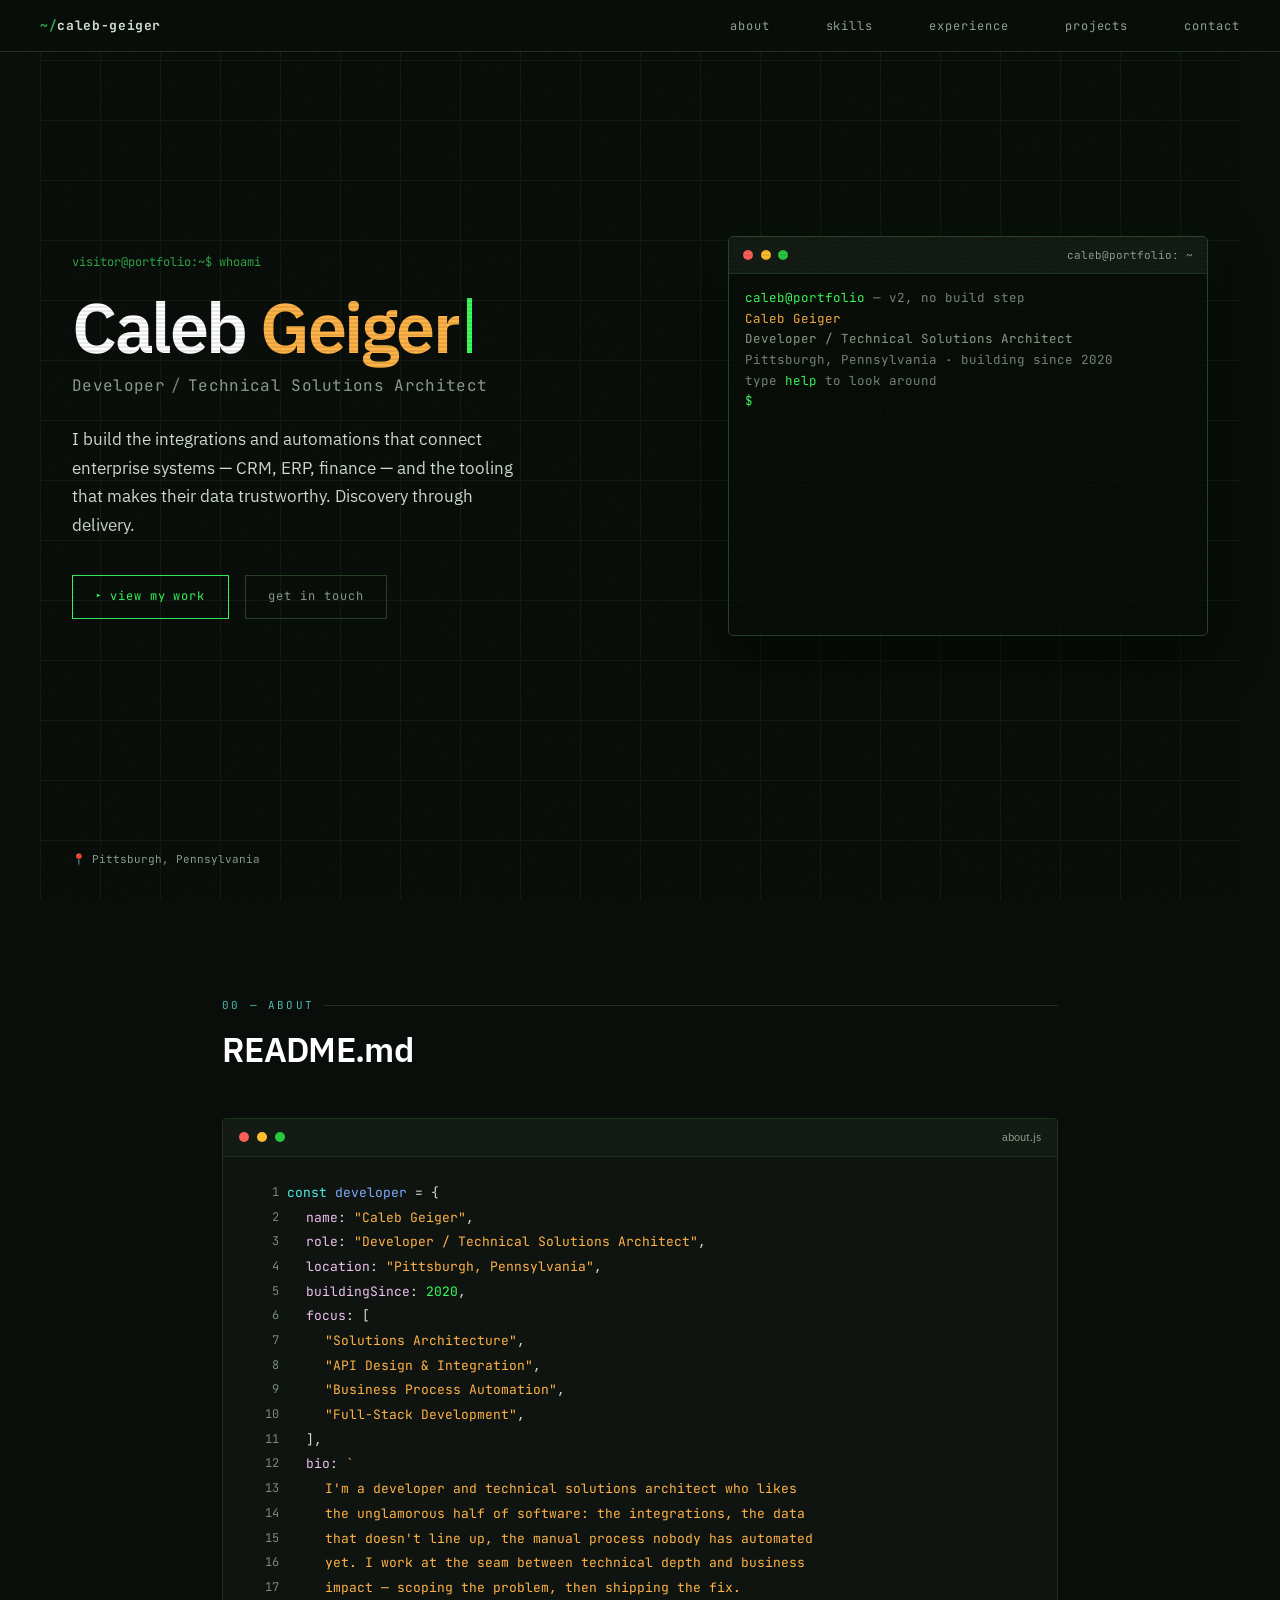
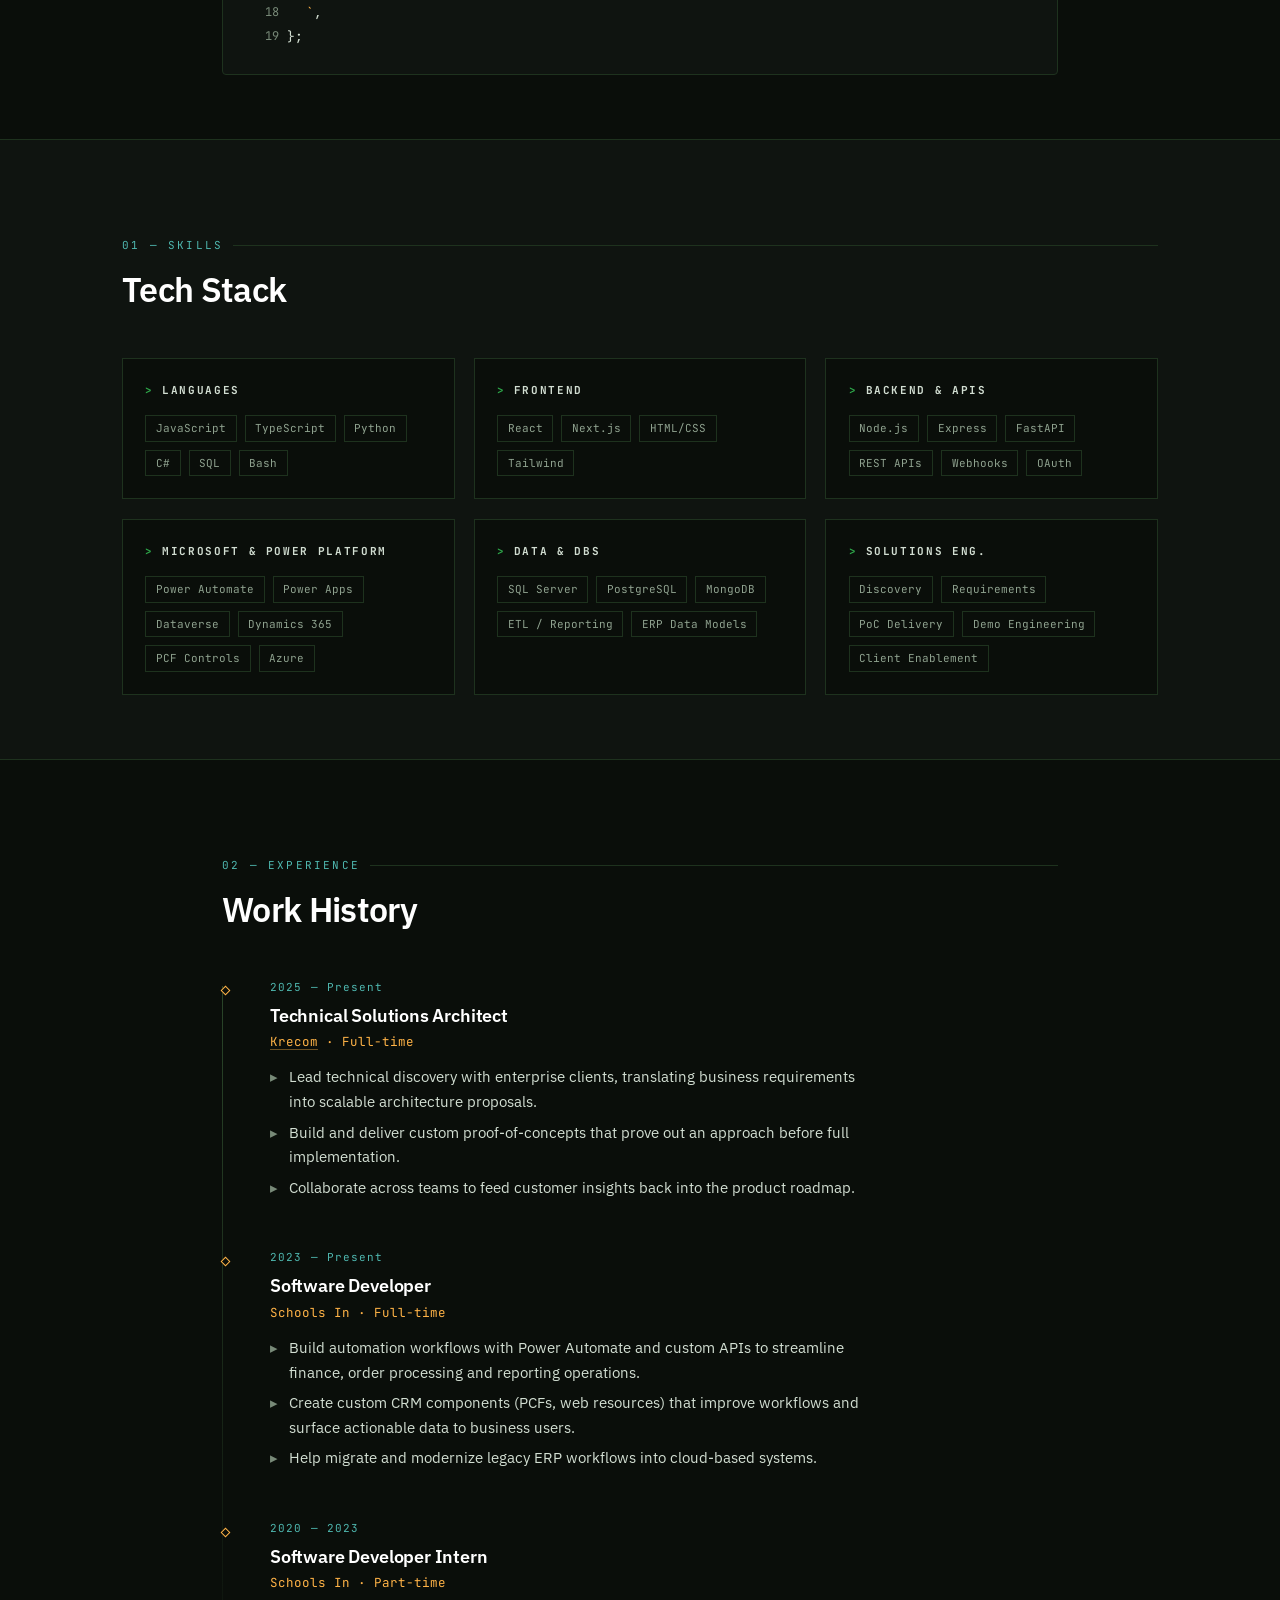
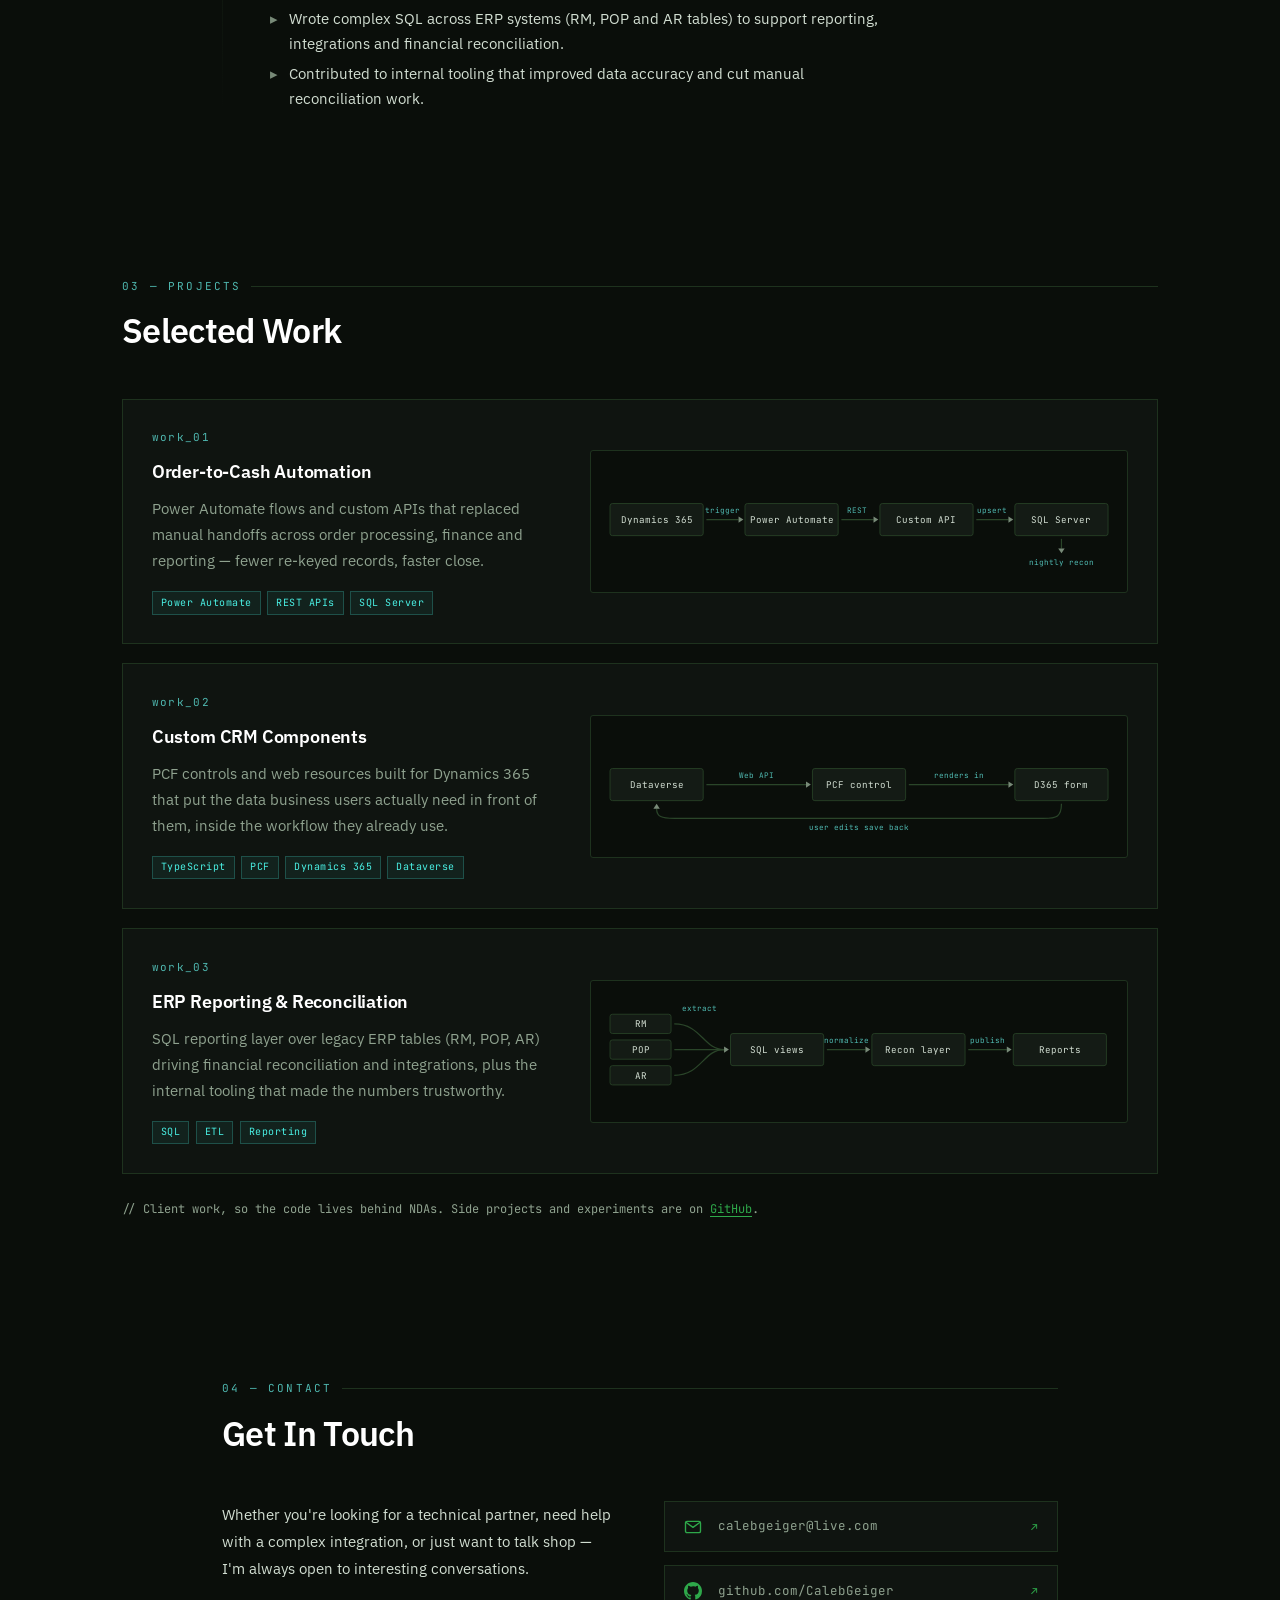
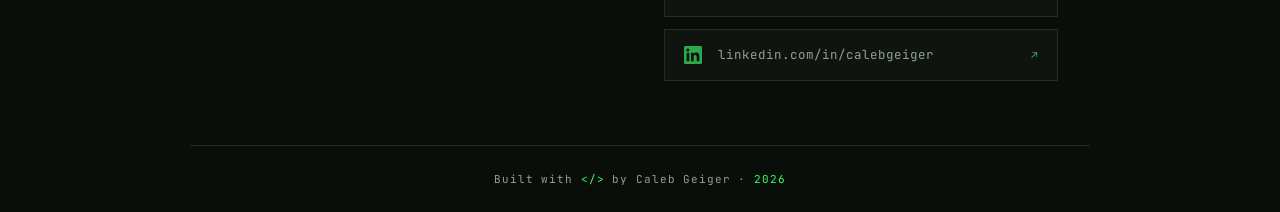
==== commit 705ccb49: "Add custom 404 error page and update Open Graph image" ====
--- a/index.html
+++ b/index.html
@@ -1,5 +1,14 @@
 <!DOCTYPE html>
 <html lang="en">
+
+<!--
+  visitor@portfolio:~$ view-source
+
+  hand-written html/css/js. one file. no build step, no framework,
+  no dependencies. the terminal in the hero is real — try `help`.
+
+  if you're hiring: calebgeiger@live.com
+-->
 
 <head>
   <meta charset="UTF-8" />
@@ -7,7 +16,7 @@
 
   <title>Caleb Geiger — Developer &amp; Technical Solutions Architect</title>
   <meta name="description"
-    content="Caleb Geiger is a developer and technical solutions architect in Columbus, Ohio, building integrations, automation and custom business systems that turn messy requirements into software that ships." />
+    content="Caleb Geiger is a developer and technical solutions architect in Pittsburgh, Pennsylvania, building the integrations and automations that connect enterprise CRM, ERP and finance systems." />
   <meta name="author" content="Caleb Geiger" />
   <link rel="canonical" href="https://calebgeiger.com/" />
   <meta name="theme-color" content="#0a0e0a" />
@@ -18,7 +27,7 @@
   <meta property="og:site_name" content="Caleb Geiger" />
   <meta property="og:title" content="Caleb Geiger — Developer &amp; Technical Solutions Architect" />
   <meta property="og:description"
-    content="Developer and technical solutions architect in Columbus, Ohio. Integrations, automation and custom business systems." />
+    content="Integrations, automation and custom business systems. Pittsburgh, Pennsylvania." />
   <meta property="og:url" content="https://calebgeiger.com/" />
   <meta property="og:image" content="https://calebgeiger.com/og-image.png" />
   <meta property="og:image:width" content="1200" />
@@ -29,7 +38,7 @@
   <meta name="twitter:card" content="summary_large_image" />
   <meta name="twitter:title" content="Caleb Geiger — Developer &amp; Technical Solutions Architect" />
   <meta name="twitter:description"
-    content="Developer and technical solutions architect in Columbus, Ohio. Integrations, automation and custom business systems." />
+    content="Integrations, automation and custom business systems. Pittsburgh, Pennsylvania." />
   <meta name="twitter:image" content="https://calebgeiger.com/og-image.png" />
 
   <link rel="icon"
@@ -39,7 +48,7 @@
   <link rel="preconnect" href="https://fonts.googleapis.com" />
   <link rel="preconnect" href="https://fonts.gstatic.com" crossorigin />
   <link
-    href="https://fonts.googleapis.com/css2?family=JetBrains+Mono:wght@400;700&family=Space+Mono:wght@400;700&display=swap"
+    href="https://fonts.googleapis.com/css2?family=IBM+Plex+Sans:wght@400;600&family=JetBrains+Mono:wght@400;700&display=swap"
     rel="stylesheet" />
 
   <!-- Marks the document as JS-capable so progressive-reveal styles only apply when JS can undo them. -->
@@ -48,7 +57,7 @@
   </script>
 
   <style>
-    /* ── Reset & Variables ─────────────────────────────────── */
+    /* ── Reset ─────────────────────────────────────────────── */
     *,
     *::before,
     *::after {
@@ -57,27 +66,45 @@
       padding: 0;
     }
 
+    /* ── Design tokens ───────────────────────────────────────
+       Colour carries meaning here. Three accents, three jobs:
+
+         --ident  (amber)  who he is      — name, role, company
+         --live   (green)  what's alive   — links, focus, active, terminal
+         --data   (cyan)   machine facts  — dates, stack, metadata, diagrams
+
+       White/--text is reserved for structure and prose. Nothing should
+       take an accent unless it belongs to one of those three categories;
+       that rule is what keeps the page from turning monochrome-green.
+
+       Every value used for text clears WCAG AA (4.5:1) on its surface. */
     :root {
+      /* surfaces */
       --bg: #0a0e0a;
       --bg2: #0f1410;
-      --bg3: #131a13;
-      --green: #39ff5a;
-      /* --green-dim is used for small text; kept at >=4.5:1 on --bg */
-      --green-dim: #2ea84a;
-      /* --green-deep is decorative only (rules, gradients, glyphs) */
-      --green-deep: #1e8c35;
-      --green-glow: #39ff5a55;
-      --amber: #ffb347;
-      --cyan: #4af0e4;
-      --text: #c8d8c8;
-      /* --text-dim carries real copy, so it clears AA (~6.7:1) */
-      --text-dim: #8a9d8a;
-      /* Dimmest step (line-number gutter, separators) — still >=4.5:1 on --bg2 */
+      --bg3: #141b15;
+      --border: #1e321e;
+      --border-lit: #2a4529;
+
+      /* text */
+      --text: #d2ded2;
+      --text-dim: #8fa28f;
       --text-faint: #788a78;
-      --border: #1e321e;
+
+      /* accents */
+      --live: #39ff5a;
+      --live-dim: #2ea84a;
+      --live-glow: #39ff5a55;
+      --ident: #ffb347;
+      --data: #4af0e4;
+      --data-dim: #4fb8b0;
+
+      /* type */
+      --font-sans: 'IBM Plex Sans', system-ui, -apple-system, Segoe UI, sans-serif;
       --font-mono: 'JetBrains Mono', ui-monospace, SFMono-Regular, Menlo, monospace;
-      --font-alt: 'Space Mono', var(--font-mono);
+
       --nav-h: 52px;
+      --measure: 900px;
     }
 
     html {
@@ -88,28 +115,33 @@
     body {
       background: var(--bg);
       color: var(--text);
-      font-family: var(--font-mono);
-      font-size: 14px;
-      line-height: 1.7;
+      font-family: var(--font-sans);
+      font-size: 15px;
+      line-height: 1.65;
       overflow-x: hidden;
       -webkit-font-smoothing: antialiased;
     }
 
-    /* CRT scanline overlay */
-    body::before {
-      content: '';
-      position: fixed;
-      inset: 0;
-      background: repeating-linear-gradient(to bottom,
-          transparent 0px,
-          transparent 2px,
-          rgba(0, 0, 0, 0.08) 2px,
-          rgba(0, 0, 0, 0.08) 4px);
-      pointer-events: none;
-      z-index: 9999;
-    }
-
-    /* Noise texture overlay */
+    /* Mono is a texture, not the whole voice — it marks machine-facing
+       things (labels, code, tags, diagrams) against sans-serif prose. */
+    .mono,
+    nav,
+    .section-label,
+    .tag,
+    .stack-tag,
+    .exp-meta,
+    .project-num,
+    .terminal-body,
+    .term,
+    .btn,
+    .status-bar,
+    footer,
+    .projects-note,
+    svg text {
+      font-family: var(--font-mono);
+    }
+
+    /* Noise texture — site-wide, subtle */
     body::after {
       content: '';
       position: fixed;
@@ -117,10 +149,10 @@
       background-image: url("data:image/svg+xml,%3Csvg viewBox='0 0 256 256' xmlns='http://www.w3.org/2000/svg'%3E%3Cfilter id='n'%3E%3CfeTurbulence type='fractalNoise' baseFrequency='0.9' numOctaves='4' stitchTiles='stitch'/%3E%3C/filter%3E%3Crect width='100%25' height='100%25' filter='url(%23n)' opacity='0.04'/%3E%3C/svg%3E");
       pointer-events: none;
       z-index: 9998;
-      opacity: 0.4;
-    }
-
-    /* ── Scrollbar ─────────────────────────────────────────── */
+      opacity: 0.25;
+    }
+
+    /* ── Scrollbar / selection ─────────────────────────────── */
     ::-webkit-scrollbar {
       width: 6px;
     }
@@ -130,13 +162,12 @@
     }
 
     ::-webkit-scrollbar-thumb {
-      background: var(--green-deep);
+      background: var(--live-dim);
       border-radius: 3px;
     }
 
-    /* ── Selection ─────────────────────────────────────────── */
     ::selection {
-      background: var(--green);
+      background: var(--live);
       color: var(--bg);
     }
 
@@ -148,10 +179,10 @@
       z-index: 10000;
       padding: 0.7rem 1.2rem;
       background: var(--bg2);
-      border: 1px solid var(--green);
-      color: var(--green);
+      border: 1px solid var(--live);
+      color: var(--live);
+      font-family: var(--font-mono);
       font-size: 12px;
-      letter-spacing: 0.08em;
       text-decoration: none;
     }
 
@@ -178,7 +209,7 @@
     }
 
     .nav-logo {
-      color: var(--green);
+      color: var(--text);
       font-weight: 700;
       font-size: 13px;
       letter-spacing: 0.05em;
@@ -186,7 +217,11 @@
     }
 
     .nav-logo span {
-      color: var(--text-dim);
+      color: var(--live-dim);
+    }
+
+    .nav-logo:hover {
+      color: var(--live);
     }
 
     .nav-links {
@@ -201,19 +236,19 @@
       font-size: 12px;
       letter-spacing: 0.08em;
       transition: color 0.2s;
-      position: relative;
     }
 
     .nav-links a::before {
       content: '// ';
-      color: var(--green-deep);
+      color: var(--live-dim);
       opacity: 0;
       transition: opacity 0.2s;
     }
 
     .nav-links a:hover,
-    .nav-links a:focus-visible {
-      color: var(--green);
+    .nav-links a:focus-visible,
+    .nav-links a[aria-current='true'] {
+      color: var(--live);
     }
 
     .nav-links a:hover::before,
@@ -222,25 +257,23 @@
       opacity: 1;
     }
 
-    .nav-links a[aria-current='true'] {
-      color: var(--green);
-    }
-
-    /* ── Section base ──────────────────────────────────────── */
+    /* ── Section rhythm ──────────────────────────────────────
+       Widths vary on purpose: narrow for prose, wide where the
+       content needs room. A single repeated column is what makes
+       a long page feel like a template. */
     section {
-      max-width: 900px;
+      max-width: var(--measure);
       margin: 0 auto;
       padding: 6rem 2rem 4rem;
-      /* Keeps anchored headings clear of the fixed nav */
       scroll-margin-top: var(--nav-h);
     }
 
     .section-label {
       font-size: 11px;
       letter-spacing: 0.2em;
-      color: var(--green-dim);
+      color: var(--data-dim);
       text-transform: uppercase;
-      margin-bottom: 0.4rem;
+      margin-bottom: 0.5rem;
       display: flex;
       align-items: center;
       gap: 0.6rem;
@@ -254,123 +287,116 @@
     }
 
     h2 {
-      font-family: var(--font-alt);
-      font-size: clamp(1.4rem, 3vw, 2rem);
+      font-size: clamp(1.5rem, 3vw, 2.1rem);
       color: #fff;
       margin-bottom: 2.5rem;
-      font-weight: 700;
+      font-weight: 600;
+      letter-spacing: -0.02em;
       text-wrap: balance;
+    }
+
+    h3 {
+      font-weight: 600;
+      letter-spacing: -0.01em;
     }
 
     /* ── Hero ──────────────────────────────────────────────── */
     #hero {
+      max-width: 1200px;
       min-height: 100svh;
       display: flex;
       flex-direction: column;
       justify-content: center;
       padding-top: calc(var(--nav-h) + 2rem);
-      padding-bottom: 8rem;
+      padding-bottom: 7rem;
       position: relative;
     }
 
+    .hero-inner {
+      display: grid;
+      grid-template-columns: minmax(0, 1fr) minmax(0, 480px);
+      gap: 3.5rem;
+      align-items: center;
+      width: 100%;
+    }
+
     .hero-prompt {
-      color: var(--green-dim);
+      font-family: var(--font-mono);
+      color: var(--live-dim);
       font-size: 12px;
       margin-bottom: 1rem;
       min-height: 1.7em;
-      animation: fadeIn 0.5s ease forwards;
     }
 
     .hero-name {
-      font-family: var(--font-alt);
-      font-size: clamp(2.2rem, 6vw, 4.5rem);
-      font-weight: 700;
+      font-size: clamp(2.4rem, 6vw, 4.4rem);
+      font-weight: 600;
       color: #fff;
-      line-height: 1.1;
-      margin-bottom: 0.5rem;
-      animation: fadeUp 0.6s ease 0.1s both;
-    }
-
+      line-height: 1.05;
+      letter-spacing: -0.035em;
+      margin-bottom: 0.6rem;
+    }
+
+    /* Identity colour — the name is who, not what's clickable */
     .hero-name .accent {
-      color: var(--green);
+      color: var(--ident);
     }
 
     .hero-title {
-      font-size: clamp(1rem, 2.5vw, 1.3rem);
-      color: var(--amber);
-      margin-bottom: 1.8rem;
-      animation: fadeUp 0.6s ease 0.2s both;
+      font-family: var(--font-mono);
+      font-size: clamp(0.85rem, 1.6vw, 1rem);
+      color: var(--text-dim);
+      letter-spacing: 0.02em;
+      margin-bottom: 1.6rem;
     }
 
     .hero-title .sep {
       color: var(--text-faint);
-      margin: 0 0.5rem;
+      margin: 0 0.4rem;
     }
 
     .hero-desc {
-      max-width: 560px;
+      max-width: 46ch;
       color: var(--text);
-      line-height: 1.8;
-      margin-bottom: 2.5rem;
-      animation: fadeUp 0.6s ease 0.3s both;
-    }
-
-    .hero-desc .comment {
-      color: var(--text-dim);
-      font-style: italic;
+      font-size: 1.05rem;
+      line-height: 1.7;
+      margin-bottom: 2.2rem;
     }
 
     .hero-cta {
       display: flex;
       gap: 1rem;
       flex-wrap: wrap;
-      animation: fadeUp 0.6s ease 0.4s both;
     }
 
     .btn {
       display: inline-flex;
       align-items: center;
       gap: 0.4rem;
-      padding: 0.65rem 1.4rem;
-      font-family: var(--font-mono);
+      padding: 0.7rem 1.4rem;
       font-size: 12px;
       letter-spacing: 0.08em;
       text-decoration: none;
       border: 1px solid;
       cursor: pointer;
       transition: all 0.2s;
-      position: relative;
-      overflow: hidden;
-    }
-
-    .btn::before {
-      content: '';
-      position: absolute;
-      inset: 0;
-      background: currentColor;
-      opacity: 0;
-      transition: opacity 0.2s;
-    }
-
-    .btn:hover::before {
-      opacity: 0.08;
     }
 
     .btn-primary {
-      border-color: var(--green);
-      color: var(--green);
+      border-color: var(--live);
+      color: var(--live);
       background: transparent;
     }
 
     .btn-primary:hover,
     .btn-primary:focus-visible {
-      box-shadow: 0 0 20px var(--green-glow);
+      box-shadow: 0 0 20px var(--live-glow);
       color: var(--bg);
-      background: var(--green);
+      background: var(--live);
     }
 
     .btn-secondary {
-      border-color: var(--border);
+      border-color: var(--border-lit);
       color: var(--text-dim);
     }
 
@@ -380,18 +406,22 @@
       color: var(--text);
     }
 
-    /* Blinking cursor */
+    /* A slim caret, not a block — at display size a full character-width
+       block reads as a graphic swallowing the last letter. */
     .cursor {
       display: inline-block;
-      width: 10px;
-      height: 1.1em;
-      background: var(--green);
-      margin-left: 3px;
-      vertical-align: middle;
-      animation: blink 1s step-end infinite;
-    }
-
-    /* Grid lines bg */
+      width: 0.07em;
+      min-width: 3px;
+      height: 0.78em;
+      background: var(--live);
+      margin-left: 0.12em;
+      vertical-align: baseline;
+      animation: blink 1.1s step-end infinite;
+    }
+
+    /* Grid lines + CRT scanlines are confined to the hero, so they read
+       as a deliberate opening statement instead of a filter over the
+       whole document (and never sit on top of body copy). */
     #hero::before {
       content: '';
       position: absolute;
@@ -404,19 +434,29 @@
       pointer-events: none;
     }
 
-    /* Glow orb */
-    .hero-glow {
+    #hero::after {
+      content: '';
       position: absolute;
-      width: 500px;
-      height: 500px;
-      background: radial-gradient(circle, rgba(57, 255, 90, 0.06) 0%, transparent 70%);
-      top: 50%;
-      right: -100px;
-      transform: translateY(-50%);
+      inset: 0;
+      background: repeating-linear-gradient(to bottom,
+          transparent 0px,
+          transparent 2px,
+          rgba(0, 0, 0, 0.09) 2px,
+          rgba(0, 0, 0, 0.09) 4px);
       pointer-events: none;
-    }
-
-    /* Status bar */
+      z-index: 3;
+    }
+
+    .no-crt #hero::after {
+      display: none;
+    }
+
+    .hero-text,
+    .hero-term {
+      position: relative;
+      z-index: 2;
+    }
+
     .status-bar {
       position: absolute;
       bottom: 2rem;
@@ -426,7 +466,7 @@
       gap: 1.5rem;
       font-size: 11px;
       color: var(--text-dim);
-      animation: fadeIn 1s ease 0.8s both;
+      z-index: 2;
     }
 
     .status-item {
@@ -435,13 +475,140 @@
       gap: 0.4rem;
     }
 
-    .status-dot {
-      width: 7px;
-      height: 7px;
+    /* ── Hero terminal ───────────────────────────────────────
+       A real command line, not a decoration. It is strictly additive:
+       everything it can print already exists in the page below, and it
+       reads that content out of the DOM rather than duplicating it. */
+    .term {
+      background: rgba(9, 13, 9, 0.86);
+      border: 1px solid var(--border-lit);
+      border-radius: 5px;
+      overflow: hidden;
+      box-shadow: 0 18px 50px rgba(0, 0, 0, 0.55), 0 0 40px rgba(57, 255, 90, 0.04);
+      display: flex;
+      flex-direction: column;
+      height: 400px;
+    }
+
+    .term-bar {
+      background: var(--bg3);
+      padding: 0.55rem 0.9rem;
+      display: flex;
+      align-items: center;
+      gap: 0.45rem;
+      border-bottom: 1px solid var(--border);
+      flex: 0 0 auto;
+    }
+
+    .dot {
+      width: 10px;
+      height: 10px;
       border-radius: 50%;
-      background: var(--green);
-      box-shadow: 0 0 6px var(--green);
-      animation: pulse 2s ease infinite;
+    }
+
+    .dot-red {
+      background: #ff5f57;
+    }
+
+    .dot-amber {
+      background: #febc2e;
+    }
+
+    .dot-green {
+      background: #28c840;
+    }
+
+    .term-title {
+      margin-left: auto;
+      font-size: 11px;
+      color: var(--text-dim);
+    }
+
+    .term-body {
+      flex: 1 1 auto;
+      overflow-y: auto;
+      padding: 0.9rem 1rem 1rem;
+      font-size: 12.5px;
+      line-height: 1.65;
+      cursor: text;
+    }
+
+    .term-body::-webkit-scrollbar {
+      width: 4px;
+    }
+
+    .term-out div {
+      white-space: pre-wrap;
+      overflow-wrap: anywhere;
+    }
+
+    .term-line {
+      display: flex;
+      align-items: baseline;
+      gap: 0.5rem;
+    }
+
+    .term-ps1 {
+      color: var(--live);
+      flex: 0 0 auto;
+    }
+
+    .term-input {
+      flex: 1 1 auto;
+      min-width: 0;
+      background: none;
+      border: 0;
+      color: var(--text);
+      font: inherit;
+      padding: 0;
+      caret-color: var(--live);
+    }
+
+    /* A focus ring boxing the prompt line looks broken inside a terminal.
+       The window takes the ring instead — the indicator stays clearly
+       visible, which is what WCAG asks for, and it matches how real
+       terminal emulators show focus. */
+    .term-input:focus,
+    .term-input:focus-visible {
+      outline: none;
+    }
+
+    .term:focus-within {
+      border-color: var(--live-dim);
+      box-shadow: 0 18px 50px rgba(0, 0, 0, 0.55), 0 0 0 1px var(--live-dim),
+        0 0 34px rgba(57, 255, 90, 0.12);
+    }
+
+    .t-cmd {
+      color: var(--text);
+    }
+
+    .t-key {
+      color: var(--live);
+    }
+
+    .t-val {
+      color: var(--text-dim);
+    }
+
+    .t-id {
+      color: var(--ident);
+    }
+
+    .t-data {
+      color: var(--data-dim);
+    }
+
+    .t-err {
+      color: #ff8b8b;
+    }
+
+    .t-muted {
+      color: var(--text-faint);
+    }
+
+    .term-out a {
+      color: var(--live);
     }
 
     /* ── About ─────────────────────────────────────────────── */
@@ -461,24 +628,6 @@
       border-bottom: 1px solid var(--border);
     }
 
-    .dot {
-      width: 10px;
-      height: 10px;
-      border-radius: 50%;
-    }
-
-    .dot-red {
-      background: #ff5f57;
-    }
-
-    .dot-amber {
-      background: #febc2e;
-    }
-
-    .dot-green {
-      background: #28c840;
-    }
-
     .terminal-filename {
       margin-left: auto;
       font-size: 11px;
@@ -488,11 +637,11 @@
     .terminal-body {
       padding: 1.5rem;
       line-height: 1.9;
-      /* Long string literals shouldn't force the page to scroll sideways */
+      font-size: 13px;
       overflow-x: auto;
     }
 
-    .terminal-body .code-line {
+    .code-line {
       display: flex;
       gap: 0.5rem;
     }
@@ -521,65 +670,85 @@
     }
 
     .kw {
-      color: var(--cyan);
+      color: var(--data);
     }
 
     .str {
-      color: var(--amber);
+      color: var(--ident);
     }
 
     .fn {
       color: #82aaff;
     }
 
-    .cm {
-      color: var(--text-dim);
-      font-style: italic;
-    }
-
     .val {
-      color: var(--green);
+      color: var(--live);
     }
 
     .prop {
       color: #f0c0f0;
     }
 
-    /* ── Skills ────────────────────────────────────────────── */
+    /* ── Skills — full-bleed band ────────────────────────────
+       One deliberate break in the page rhythm, so the eye gets a
+       chapter marker roughly halfway down. */
+    #skills {
+      max-width: none;
+      background: var(--bg2);
+      border-top: 1px solid var(--border);
+      border-bottom: 1px solid var(--border);
+      padding-left: 0;
+      padding-right: 0;
+    }
+
+    #skills>* {
+      max-width: 1100px;
+      margin-inline: auto;
+      padding-inline: 2rem;
+    }
+
     .skills-grid {
       display: grid;
-      grid-template-columns: repeat(auto-fit, minmax(220px, 1fr));
+      grid-template-columns: repeat(auto-fit, minmax(240px, 1fr));
       gap: 1.2rem;
     }
 
+    /* Pinned to 3 across so six categories land as a clean 3x2 — auto-fit
+       gives 4+2 on wide screens, which leaves a ragged empty corner. */
+    @media (min-width: 900px) {
+      .skills-grid {
+        grid-template-columns: repeat(3, 1fr);
+      }
+    }
+
     .skill-category {
-      background: var(--bg2);
+      background: var(--bg);
       border: 1px solid var(--border);
       padding: 1.4rem;
-      position: relative;
-      transition: border-color 0.2s, box-shadow 0.2s;
+      transition: border-color 0.2s;
     }
 
     .skill-category:hover {
-      border-color: var(--green-deep);
-      box-shadow: 0 0 20px rgba(57, 255, 90, 0.05);
+      border-color: var(--border-lit);
     }
 
     .skill-cat-title {
+      font-family: var(--font-mono);
       font-size: 11px;
       letter-spacing: 0.15em;
-      color: var(--green);
+      color: var(--text);
       text-transform: uppercase;
       margin-bottom: 1rem;
       display: flex;
       /* Keeps the '>' on the first line when a title wraps */
       align-items: flex-start;
       gap: 0.5rem;
+      font-weight: 700;
     }
 
     .skill-cat-title::before {
       content: '>';
-      color: var(--green-deep);
+      color: var(--live-dim);
     }
 
     .skill-tags {
@@ -598,8 +767,8 @@
     }
 
     .tag:hover {
-      border-color: var(--cyan);
-      color: var(--cyan);
+      border-color: var(--data-dim);
+      color: var(--data);
     }
 
     /* ── Experience ────────────────────────────────────────── */
@@ -616,7 +785,7 @@
       top: 0.5rem;
       bottom: 0;
       width: 1px;
-      background: linear-gradient(to bottom, var(--green-deep), transparent);
+      background: linear-gradient(to bottom, var(--border-lit), transparent);
     }
 
     .exp-item {
@@ -633,124 +802,113 @@
       content: '';
       position: absolute;
       left: -1.5rem;
-      top: 0.55rem;
+      top: 0.6rem;
       width: 7px;
       height: 7px;
-      border: 1px solid var(--green);
+      border: 1px solid var(--ident);
       background: var(--bg);
       transform: rotate(45deg);
     }
 
     .exp-meta {
       font-size: 11px;
-      color: var(--green-dim);
+      color: var(--data-dim);
       margin-bottom: 0.3rem;
       letter-spacing: 0.1em;
     }
 
     .exp-role {
-      font-family: var(--font-alt);
-      font-size: 1.05rem;
+      font-size: 1.1rem;
       color: #fff;
-      font-weight: 700;
-      margin-bottom: 0.2rem;
+      margin-bottom: 0.15rem;
     }
 
     .exp-company {
-      color: var(--amber);
-      font-size: 13px;
+      font-family: var(--font-mono);
+      color: var(--ident);
+      font-size: 12.5px;
       margin-bottom: 0.8rem;
     }
 
     .exp-desc {
       color: var(--text);
-      line-height: 1.8;
       list-style: none;
+      max-width: 68ch;
     }
 
     .exp-desc li {
       padding-left: 1.2rem;
       position: relative;
-      margin-bottom: 0.3rem;
+      margin-bottom: 0.35rem;
     }
 
     .exp-desc li::before {
       content: '▸';
       position: absolute;
       left: 0;
-      color: var(--green-deep);
+      color: var(--text-faint);
     }
 
     .info-link {
-      color: var(--amber);
-      font-size: 13px;
+      color: var(--ident);
       text-underline-offset: 3px;
       text-decoration-color: rgba(255, 179, 71, 0.4);
     }
 
     .info-link:hover {
-      text-decoration-color: var(--amber);
-    }
-
-    /* ── Projects ──────────────────────────────────────────── */
-    .projects-grid {
+      text-decoration-color: var(--ident);
+    }
+
+    /* ── Projects — case-study rows with architecture diagrams ──
+       An architect's portfolio should contain architecture. Text on the
+       left, the actual system on the right; the diagram is the artifact
+       of the job, and it survives an NDA because it names shapes, not
+       clients. Rows (not cards) so each diagram gets real width. */
+    #projects {
+      max-width: 1100px;
+    }
+
+    .projects-list {
+      list-style: none;
+      display: flex;
+      flex-direction: column;
+      gap: 1.2rem;
+    }
+
+    .project-row {
       display: grid;
-      grid-template-columns: repeat(auto-fit, minmax(260px, 1fr));
-      gap: 1.2rem;
-      list-style: none;
-    }
-
-    .project-card {
+      grid-template-columns: minmax(0, 0.85fr) minmax(0, 1.15fr);
+      gap: 2.5rem;
+      align-items: center;
       background: var(--bg2);
       border: 1px solid var(--border);
-      padding: 1.5rem;
-      display: flex;
-      flex-direction: column;
-      transition: border-color 0.2s, transform 0.2s, box-shadow 0.2s;
-      position: relative;
-      overflow: hidden;
-    }
-
-    .project-card::after {
-      content: '';
-      position: absolute;
-      inset: 0;
-      background: linear-gradient(135deg, rgba(57, 255, 90, 0.03), transparent);
-      opacity: 0;
-      transition: opacity 0.2s;
-      pointer-events: none;
-    }
-
-    .project-card:hover {
-      border-color: var(--green-deep);
-      transform: translateY(-3px);
-      box-shadow: 0 8px 30px rgba(0, 0, 0, 0.5), 0 0 20px rgba(57, 255, 90, 0.05);
-    }
-
-    .project-card:hover::after {
-      opacity: 1;
+      padding: 1.8rem;
+      transition: border-color 0.25s, box-shadow 0.25s;
+    }
+
+    .project-row:hover {
+      border-color: var(--border-lit);
+      box-shadow: 0 10px 34px rgba(0, 0, 0, 0.45);
     }
 
     .project-num {
       font-size: 11px;
-      color: var(--text-dim);
-      margin-bottom: 0.8rem;
-      font-family: var(--font-alt);
+      color: var(--data-dim);
+      letter-spacing: 0.12em;
+      margin-bottom: 0.6rem;
     }
 
     .project-name {
-      font-family: var(--font-alt);
-      font-size: 1rem;
+      font-size: 1.15rem;
       color: #fff;
-      font-weight: 700;
       margin-bottom: 0.6rem;
     }
 
     .project-desc {
-      font-size: 13px;
+      font-size: 0.95rem;
       color: var(--text-dim);
       line-height: 1.7;
-      margin-bottom: 1rem;
+      margin-bottom: 1.1rem;
     }
 
     .project-stack {
@@ -758,32 +916,95 @@
       flex-wrap: wrap;
       gap: 0.4rem;
       list-style: none;
-      /* Pins the stack row to the bottom so cards of unequal text still align */
-      margin-top: auto;
     }
 
     .stack-tag {
       font-size: 10px;
       padding: 0.15rem 0.5rem;
-      background: rgba(57, 255, 90, 0.07);
-      border: 1px solid rgba(57, 255, 90, 0.2);
-      color: var(--green);
+      background: rgba(74, 240, 228, 0.06);
+      border: 1px solid rgba(74, 240, 228, 0.22);
+      color: var(--data);
       letter-spacing: 0.05em;
     }
 
+    /* The drawing is short relative to the text column beside it, so it
+       sits in a recessed panel — the surrounding space then reads as
+       deliberate matting rather than a gap. */
+    .project-diagram {
+      background: var(--bg);
+      border: 1px solid var(--border);
+      border-radius: 3px;
+      padding: 1.4rem 1.2rem;
+    }
+
+    .project-diagram svg {
+      display: block;
+      width: 100%;
+      height: auto;
+      overflow: visible;
+    }
+
+    /* Diagram parts */
+    .d-node {
+      fill: var(--bg3);
+      stroke: var(--border-lit);
+      stroke-width: 1;
+    }
+
+    .d-label {
+      fill: var(--text);
+      font-size: 11.5px;
+    }
+
+    .d-edge {
+      fill: var(--data-dim);
+      font-size: 9.5px;
+    }
+
+    .d-wire {
+      stroke: var(--border-lit);
+      stroke-width: 1.5;
+      fill: none;
+    }
+
+    .d-head {
+      fill: var(--text-faint);
+    }
+
+    /* Data visibly moves when you hover the row */
+    .d-flow {
+      stroke: var(--live);
+      stroke-width: 1.5;
+      fill: none;
+      stroke-dasharray: 3 9;
+      opacity: 0;
+      transition: opacity 0.25s;
+    }
+
+    .project-row:hover .d-flow {
+      opacity: 0.95;
+      animation: flow 0.75s linear infinite;
+    }
+
+    @keyframes flow {
+      to {
+        stroke-dashoffset: -12;
+      }
+    }
+
     .projects-note {
-      margin-top: 1.5rem;
+      margin-top: 1.6rem;
       font-size: 12px;
       color: var(--text-dim);
     }
 
     .projects-note a {
-      color: var(--green-dim);
+      color: var(--live-dim);
       text-underline-offset: 3px;
     }
 
     .projects-note a:hover {
-      color: var(--green);
+      color: var(--live);
     }
 
     /* ── Contact ───────────────────────────────────────────── */
@@ -795,9 +1016,8 @@
     }
 
     .contact-intro {
-      font-size: 15px;
       color: var(--text);
-      line-height: 1.9;
+      line-height: 1.8;
     }
 
     .contact-intro p {
@@ -820,25 +1040,26 @@
       text-decoration: none;
       color: var(--text-dim);
       transition: border-color 0.2s, color 0.2s;
-      font-size: 13px;
+      font-family: var(--font-mono);
+      font-size: 12.5px;
     }
 
     .contact-link:hover,
     .contact-link:focus-visible {
-      border-color: var(--green-deep);
-      color: var(--green);
+      border-color: var(--live-dim);
+      color: var(--live);
     }
 
     .contact-link-icon {
       display: flex;
       width: 18px;
       flex: 0 0 18px;
-      color: var(--green-deep);
+      color: var(--live-dim);
       transition: color 0.2s;
     }
 
     .contact-link:hover .contact-link-icon {
-      color: var(--green);
+      color: var(--live);
     }
 
     .contact-link-icon svg {
@@ -848,12 +1069,11 @@
 
     .contact-link-label {
       flex: 1;
-      /* Long addresses shouldn't blow out the grid column */
       overflow-wrap: anywhere;
     }
 
     .contact-link-arrow {
-      color: var(--green-deep);
+      color: var(--live-dim);
       font-size: 11px;
     }
 
@@ -864,38 +1084,16 @@
       text-align: center;
       font-size: 11px;
       color: var(--text-dim);
-      letter-spacing: 0.1em;
-      max-width: 900px;
+      letter-spacing: 0.08em;
+      max-width: var(--measure);
       margin: 0 auto;
     }
 
     footer span {
-      color: var(--green);
+      color: var(--live);
     }
 
     /* ── Animations ────────────────────────────────────────── */
-    @keyframes fadeIn {
-      from {
-        opacity: 0;
-      }
-
-      to {
-        opacity: 1;
-      }
-    }
-
-    @keyframes fadeUp {
-      from {
-        opacity: 0;
-        transform: translateY(20px);
-      }
-
-      to {
-        opacity: 1;
-        transform: translateY(0);
-      }
-    }
-
     @keyframes blink {
 
       0%,
@@ -905,20 +1103,6 @@
 
       50% {
         opacity: 0;
-      }
-    }
-
-    @keyframes pulse {
-
-      0%,
-      100% {
-        opacity: 1;
-        box-shadow: 0 0 6px var(--green);
-      }
-
-      50% {
-        opacity: 0.5;
-        box-shadow: 0 0 12px var(--green);
       }
     }
 
@@ -934,18 +1118,17 @@
       transform: translateY(0);
     }
 
-    /* ── Scroll Progress Bar ───────────────────────────────── */
+    /* ── Scroll progress / back to top ─────────────────────── */
     .scroll-progress {
       position: absolute;
       bottom: -1px;
       left: 0;
       height: 2px;
       width: 0%;
-      background: var(--green);
-      box-shadow: 0 0 8px var(--green-glow);
-    }
-
-    /* ── Back to Top ───────────────────────────────────────── */
+      background: var(--live);
+      box-shadow: 0 0 8px var(--live-glow);
+    }
+
     .back-to-top {
       position: fixed;
       bottom: 2rem;
@@ -954,7 +1137,7 @@
       height: 38px;
       background: var(--bg2);
       border: 1px solid var(--border);
-      color: var(--green);
+      color: var(--live);
       font-family: var(--font-mono);
       font-size: 16px;
       cursor: pointer;
@@ -973,16 +1156,16 @@
     }
 
     .back-to-top:hover {
-      border-color: var(--green-deep);
-      box-shadow: 0 0 12px var(--green-glow);
-    }
-
-    /* ── Hamburger Toggle ──────────────────────────────────── */
+      border-color: var(--live-dim);
+      box-shadow: 0 0 12px var(--live-glow);
+    }
+
+    /* ── Hamburger ─────────────────────────────────────────── */
     .nav-toggle {
       display: none;
       background: none;
       border: 1px solid var(--border);
-      color: var(--green);
+      color: var(--live);
       cursor: pointer;
       padding: 0.3rem 0.55rem;
       font-size: 18px;
@@ -992,18 +1175,35 @@
     }
 
     .nav-toggle:hover {
-      border-color: var(--green-deep);
-      box-shadow: 0 0 8px var(--green-glow);
-    }
-
-    /* ── Focus styles ──────────────────────────────────────── */
+      border-color: var(--live-dim);
+      box-shadow: 0 0 8px var(--live-glow);
+    }
+
     :focus-visible {
-      outline: 2px solid var(--green);
+      outline: 2px solid var(--live);
       outline-offset: 3px;
     }
 
     /* ── Responsive ────────────────────────────────────────── */
-    @media (max-width: 780px) {
+    @media (max-width: 1000px) {
+      .hero-inner {
+        grid-template-columns: 1fr;
+      }
+
+      /* The terminal is an enhancement, and a typed CLI behind a soft
+         keyboard is worse than no CLI. Everything it prints is in the
+         page below, so narrow screens simply get the page. */
+      .hero-term {
+        display: none;
+      }
+    }
+
+    @media (max-width: 860px) {
+      .project-row {
+        grid-template-columns: 1fr;
+        gap: 1.6rem;
+      }
+
       .contact-wrapper {
         grid-template-columns: 1fr;
         gap: 2rem;
@@ -1052,12 +1252,12 @@
         padding: 5rem 1.2rem 3rem;
       }
 
+      #skills>* {
+        padding-inline: 1.2rem;
+      }
+
       #hero {
-        padding-bottom: 9rem;
-      }
-
-      .hero-glow {
-        display: none;
+        padding-bottom: 8rem;
       }
 
       .status-bar {
@@ -1072,15 +1272,18 @@
         right: 1rem;
       }
 
+      .project-row {
+        padding: 1.3rem;
+      }
+
       .terminal-body {
         padding: 1.2rem 0.9rem;
-        font-size: 12.5px;
+        font-size: 12px;
       }
     }
 
     /* ── Reduced motion ────────────────────────────────────── */
     @media (prefers-reduced-motion: reduce) {
-
       html {
         scroll-behavior: auto;
       }
@@ -1098,26 +1301,21 @@
         opacity: 1;
         transform: none;
       }
-
-      .project-card:hover {
-        transform: none;
-      }
     }
 
     /* ── Print ───────────────────────────────────────────────
-       Collapses the site into a compact, ink-friendly one-pager.
-       Chrome/Safari drop backgrounds by default, so every colour is
-       forced to near-black rather than relying on the dark palette. */
+       Collapses to a compact, ink-friendly one-pager. Browsers drop
+       backgrounds by default, so every colour is forced near-black
+       rather than relying on the dark palette. Diagrams are kept —
+       they're the most useful thing on the page in print. */
     @media print {
       @page {
         margin: 14mm;
       }
 
-      /* Screen-only chrome and decoration */
-      body::before,
       body::after,
       #hero::before,
-      .hero-glow,
+      #hero::after,
       nav,
       .back-to-top,
       .skip-link,
@@ -1125,12 +1323,14 @@
       .hero-cta,
       .hero-prompt,
       .cursor,
+      .hero-term,
       .terminal-header,
       .contact-link-arrow,
       .contact-link-icon,
       .section-label::after,
       .timeline::before,
-      .exp-item::before {
+      .exp-item::before,
+      .d-flow {
         display: none !important;
       }
 
@@ -1155,6 +1355,7 @@
         min-height: 0 !important;
         padding: 0 0 10pt !important;
         break-inside: avoid;
+        border: 0 !important;
       }
 
       #hero {
@@ -1162,18 +1363,23 @@
         display: block;
       }
 
+      .hero-inner {
+        display: block;
+      }
+
       .hero-name {
         font-size: 24pt;
         margin-bottom: 2pt;
       }
 
       .hero-title {
-        font-size: 11pt;
+        font-size: 10pt;
         margin-bottom: 6pt;
       }
 
       .hero-desc {
         max-width: none;
+        font-size: 10pt;
         margin-bottom: 0;
       }
 
@@ -1187,9 +1393,13 @@
         margin-bottom: 2pt;
       }
 
+      #skills>* {
+        padding-inline: 0;
+      }
+
       .terminal-box,
       .skill-category,
-      .project-card,
+      .project-row,
       .tag,
       .stack-tag {
         border: 1px solid #ccc !important;
@@ -1206,13 +1416,33 @@
       }
 
       .exp-item,
-      .project-card,
+      .project-row,
       .skill-category {
         break-inside: avoid;
       }
 
       .exp-item {
         margin-bottom: 12pt;
+      }
+
+      .project-row {
+        padding: 10pt;
+        gap: 12pt;
+      }
+
+      .d-node {
+        fill: #fff !important;
+        stroke: #999 !important;
+      }
+
+      .d-wire {
+        stroke: #999 !important;
+      }
+
+      .d-label,
+      .d-edge,
+      .d-head {
+        fill: #111 !important;
       }
 
       .contact-wrapper {
@@ -1246,8 +1476,8 @@
     "email": "mailto:calebgeiger@live.com",
     "address": {
       "@type": "PostalAddress",
-      "addressLocality": "Columbus",
-      "addressRegion": "OH",
+      "addressLocality": "Pittsburgh",
+      "addressRegion": "PA",
       "addressCountry": "US"
     },
     "sameAs": [
@@ -1280,33 +1510,54 @@
 
     <!-- ── Hero ── -->
     <section id="hero" aria-labelledby="hero-name">
-      <div class="hero-glow" aria-hidden="true"></div>
-
-      <p class="hero-prompt" aria-hidden="true">visitor@portfolio:~$ whoami</p>
-
-      <h1 class="hero-name" id="hero-name">
-        Caleb<br><span class="accent">Geiger</span><span class="cursor" aria-hidden="true"></span>
-      </h1>
-
-      <p class="hero-title">
-        Developer<span class="sep" aria-hidden="true">/</span>Technical Solutions Architect
-      </p>
-
-      <p class="hero-desc">
-        <span class="comment">// Building scalable systems &amp; bridging the gap between tech and business.</span><br>
-        I architect solutions, write clean code, and help organizations translate complex
-        technical challenges into elegant, working software.
-      </p>
-
-      <div class="hero-cta">
-        <a href="#projects" class="btn btn-primary"><span aria-hidden="true">▸</span> view my work</a>
-        <a href="#contact" class="btn btn-secondary">get in touch</a>
+      <div class="hero-inner">
+
+        <div class="hero-text">
+          <p class="hero-prompt" aria-hidden="true">visitor@portfolio:~$ whoami</p>
+
+          <h1 class="hero-name" id="hero-name">
+            Caleb <span class="accent">Geiger</span><span class="cursor" aria-hidden="true"></span>
+          </h1>
+
+          <p class="hero-title">
+            Developer<span class="sep" aria-hidden="true">/</span>Technical Solutions Architect
+          </p>
+
+          <p class="hero-desc">
+            I build the integrations and automations that connect enterprise systems — CRM, ERP,
+            finance — and the tooling that makes their data trustworthy. Discovery through delivery.
+          </p>
+
+          <div class="hero-cta">
+            <a href="#projects" class="btn btn-primary"><span aria-hidden="true">▸</span> view my work</a>
+            <a href="#contact" class="btn btn-secondary">get in touch</a>
+          </div>
+        </div>
+
+        <!-- Real terminal. Reads its content from the page below. -->
+        <div class="hero-term">
+          <div class="term" id="term">
+            <div class="term-bar" aria-hidden="true">
+              <span class="dot dot-red"></span>
+              <span class="dot dot-amber"></span>
+              <span class="dot dot-green"></span>
+              <span class="term-title">caleb@portfolio: ~</span>
+            </div>
+            <div class="term-body" id="term-body">
+              <div class="term-out" id="term-out"></div>
+              <form class="term-line" id="term-form" autocomplete="off">
+                <label class="term-ps1" for="term-input" aria-hidden="true">$</label>
+                <input class="term-input" id="term-input" type="text" autocomplete="off" autocapitalize="off"
+                  autocorrect="off" spellcheck="false" aria-label="Terminal — type help for commands" />
+              </form>
+            </div>
+          </div>
+        </div>
+
       </div>
 
       <div class="status-bar">
-        <!-- <div class="status-item"><span class="status-dot"></span> available for work</div> -->
-        <div class="status-item"><span aria-hidden="true">📍</span> Columbus, Ohio</div>
-        <!-- <div class="status-item">⚡ open to remote</div> -->
+        <div class="status-item"><span aria-hidden="true">📍</span> Pittsburgh, Pennsylvania</div>
       </div>
     </section>
 
@@ -1326,13 +1577,13 @@
           <div class="code-line"><span class="line-num" aria-hidden="true">1</span><span class="code-txt"><span class="kw">const</span> <span class="fn">developer</span> = {</span></div>
           <div class="code-line"><span class="line-num" aria-hidden="true">2</span><span class="code-txt i1"><span class="prop">name</span>: <span class="str">"Caleb Geiger"</span>,</span></div>
           <div class="code-line"><span class="line-num" aria-hidden="true">3</span><span class="code-txt i1"><span class="prop">role</span>: <span class="str">"Developer / Technical Solutions Architect"</span>,</span></div>
-          <div class="code-line"><span class="line-num" aria-hidden="true">4</span><span class="code-txt i1"><span class="prop">location</span>: <span class="str">"Columbus, Ohio"</span>,</span></div>
+          <div class="code-line"><span class="line-num" aria-hidden="true">4</span><span class="code-txt i1"><span class="prop">location</span>: <span class="str">"Pittsburgh, Pennsylvania"</span>,</span></div>
           <div class="code-line"><span class="line-num" aria-hidden="true">5</span><span class="code-txt i1"><span class="prop">buildingSince</span>: <span class="val">2020</span>,</span></div>
           <div class="code-line"><span class="line-num" aria-hidden="true">6</span><span class="code-txt i1"><span class="prop">focus</span>: [</span></div>
           <div class="code-line"><span class="line-num" aria-hidden="true">7</span><span class="code-txt i2"><span class="str">"Solutions Architecture"</span>,</span></div>
           <div class="code-line"><span class="line-num" aria-hidden="true">8</span><span class="code-txt i2"><span class="str">"API Design &amp; Integration"</span>,</span></div>
           <div class="code-line"><span class="line-num" aria-hidden="true">9</span><span class="code-txt i2"><span class="str">"Business Process Automation"</span>,</span></div>
-          <div class="code-line"><span class="line-num" aria-hidden="true">10</span><span class="code-txt i2"><span class="str">"Full-Stack Development"</span>,</span></div>
+        <div class="code-line"><span class="line-num" aria-hidden="true">10</span><span class="code-txt i2"><span class="str">"Full-Stack Development"</span>,</span></div>
           <div class="code-line"><span class="line-num" aria-hidden="true">11</span><span class="code-txt i1">],</span></div>
           <div class="code-line"><span class="line-num" aria-hidden="true">12</span><span class="code-txt i1"><span class="prop">bio</span>: <span class="str">`</span></span></div>
           <div class="code-line"><span class="line-num" aria-hidden="true">13</span><span class="code-txt i2"><span class="str">I'm a developer and technical solutions architect who likes</span></span></div>
@@ -1348,7 +1599,7 @@
       </div>
     </section>
 
-    <!-- ── Skills ── -->
+    <!-- ── Skills (full-bleed band) ── -->
     <section id="skills" aria-labelledby="skills-h">
       <p class="section-label">01 — skills</p>
       <h2 id="skills-h">Tech Stack</h2>
@@ -1474,49 +1725,146 @@
       <p class="section-label">03 — projects</p>
       <h2 id="projects-h">Selected Work</h2>
 
-      <ul class="projects-grid">
-        <li class="project-card reveal">
-          <p class="project-num">work_01</p>
-          <h3 class="project-name">Order-to-Cash Automation</h3>
-          <p class="project-desc">
-            Power Automate flows and custom APIs that replaced manual handoffs across order processing, finance and
-            reporting — fewer re-keyed records, faster close.
-          </p>
-          <ul class="project-stack">
-            <li class="stack-tag">Power Automate</li>
-            <li class="stack-tag">REST APIs</li>
-            <li class="stack-tag">SQL Server</li>
-          </ul>
+      <ul class="projects-list">
+
+        <li class="project-row reveal" data-slug="order-to-cash">
+          <div class="project-info">
+            <p class="project-num">work_01</p>
+            <h3 class="project-name">Order-to-Cash Automation</h3>
+            <p class="project-desc">
+              Power Automate flows and custom APIs that replaced manual handoffs across order processing, finance
+              and reporting — fewer re-keyed records, faster close.
+            </p>
+            <ul class="project-stack">
+              <li class="stack-tag">Power Automate</li>
+              <li class="stack-tag">REST APIs</li>
+              <li class="stack-tag">SQL Server</li>
+            </ul>
+          </div>
+          <div class="project-diagram">
+            <svg viewBox="0 0 620 120" role="img"
+              aria-label="Flow: Dynamics 365 triggers Power Automate, which calls a custom REST API, which upserts into SQL Server, producing a nightly reconciliation report.">
+              <!-- nodes -->
+              <rect class="d-node" x="0" y="38" width="116" height="40" rx="3" />
+              <text class="d-label" x="58" y="62" text-anchor="middle">Dynamics 365</text>
+              <rect class="d-node" x="168" y="38" width="116" height="40" rx="3" />
+              <text class="d-label" x="226" y="62" text-anchor="middle">Power Automate</text>
+              <rect class="d-node" x="336" y="38" width="116" height="40" rx="3" />
+              <text class="d-label" x="394" y="62" text-anchor="middle">Custom API</text>
+              <rect class="d-node" x="504" y="38" width="116" height="40" rx="3" />
+              <text class="d-label" x="562" y="62" text-anchor="middle">SQL Server</text>
+              <!-- edges -->
+              <line class="d-wire" x1="120" y1="58" x2="160" y2="58" />
+              <line class="d-flow" x1="120" y1="58" x2="160" y2="58" />
+              <path class="d-head" d="M160,54 L166,58 L160,62 Z" />
+              <text class="d-edge" x="140" y="50" text-anchor="middle">trigger</text>
+              <line class="d-wire" x1="288" y1="58" x2="328" y2="58" />
+              <line class="d-flow" x1="288" y1="58" x2="328" y2="58" />
+              <path class="d-head" d="M328,54 L334,58 L328,62 Z" />
+              <text class="d-edge" x="308" y="50" text-anchor="middle">REST</text>
+              <line class="d-wire" x1="456" y1="58" x2="496" y2="58" />
+              <line class="d-flow" x1="456" y1="58" x2="496" y2="58" />
+              <path class="d-head" d="M496,54 L502,58 L496,62 Z" />
+              <text class="d-edge" x="476" y="50" text-anchor="middle">upsert</text>
+              <!-- output -->
+              <line class="d-wire" x1="562" y1="82" x2="562" y2="94" />
+              <path class="d-head" d="M558,94 L562,100 L566,94 Z" />
+              <text class="d-edge" x="562" y="114" text-anchor="middle">nightly recon</text>
+            </svg>
+          </div>
         </li>
 
-        <li class="project-card reveal">
-          <p class="project-num">work_02</p>
-          <h3 class="project-name">Custom CRM Components</h3>
-          <p class="project-desc">
-            PCF controls and web resources built for Dynamics 365 that put the data business users actually need in
-            front of them, inside the workflow they already use.
-          </p>
-          <ul class="project-stack">
-            <li class="stack-tag">TypeScript</li>
-            <li class="stack-tag">PCF</li>
-            <li class="stack-tag">Dynamics 365</li>
-            <li class="stack-tag">Dataverse</li>
-          </ul>
+        <li class="project-row reveal" data-slug="crm-components">
+          <div class="project-info">
+            <p class="project-num">work_02</p>
+            <h3 class="project-name">Custom CRM Components</h3>
+            <p class="project-desc">
+              PCF controls and web resources built for Dynamics 365 that put the data business users actually need
+              in front of them, inside the workflow they already use.
+            </p>
+            <ul class="project-stack">
+              <li class="stack-tag">TypeScript</li>
+              <li class="stack-tag">PCF</li>
+              <li class="stack-tag">Dynamics 365</li>
+              <li class="stack-tag">Dataverse</li>
+            </ul>
+          </div>
+          <div class="project-diagram">
+            <svg viewBox="0 0 620 120" role="img"
+              aria-label="Loop: Dataverse serves data over the Web API to a PCF control written in TypeScript, which renders inside a Dynamics 365 form; user edits save back to Dataverse.">
+              <rect class="d-node" x="0" y="38" width="116" height="40" rx="3" />
+              <text class="d-label" x="58" y="62" text-anchor="middle">Dataverse</text>
+              <rect class="d-node" x="252" y="38" width="116" height="40" rx="3" />
+              <text class="d-label" x="310" y="62" text-anchor="middle">PCF control</text>
+              <rect class="d-node" x="504" y="38" width="116" height="40" rx="3" />
+              <text class="d-label" x="562" y="62" text-anchor="middle">D365 form</text>
+              <line class="d-wire" x1="120" y1="58" x2="244" y2="58" />
+              <line class="d-flow" x1="120" y1="58" x2="244" y2="58" />
+              <path class="d-head" d="M244,54 L250,58 L244,62 Z" />
+              <text class="d-edge" x="182" y="50" text-anchor="middle">Web API</text>
+              <line class="d-wire" x1="372" y1="58" x2="496" y2="58" />
+              <line class="d-flow" x1="372" y1="58" x2="496" y2="58" />
+              <path class="d-head" d="M496,54 L502,58 L496,62 Z" />
+              <text class="d-edge" x="434" y="50" text-anchor="middle">renders in</text>
+              <!-- write-back loop -->
+              <path class="d-wire" d="M562,82 C562,98 556,100 540,100 L80,100 C64,100 58,98 58,88" />
+              <path class="d-flow" d="M562,82 C562,98 556,100 540,100 L80,100 C64,100 58,98 58,88" />
+              <path class="d-head" d="M54,88 L58,82 L62,88 Z" />
+              <text class="d-edge" x="310" y="115" text-anchor="middle">user edits save back</text>
+            </svg>
+          </div>
         </li>
 
-        <li class="project-card reveal">
-          <p class="project-num">work_03</p>
-          <h3 class="project-name">ERP Reporting &amp; Reconciliation</h3>
-          <p class="project-desc">
-            SQL reporting layer over legacy ERP tables (RM, POP, AR) driving financial reconciliation and integrations,
-            plus the internal tooling that made the numbers trustworthy.
-          </p>
-          <ul class="project-stack">
-            <li class="stack-tag">SQL</li>
-            <li class="stack-tag">ETL</li>
-            <li class="stack-tag">Reporting</li>
-          </ul>
+        <li class="project-row reveal" data-slug="erp-reporting">
+          <div class="project-info">
+            <p class="project-num">work_03</p>
+            <h3 class="project-name">ERP Reporting &amp; Reconciliation</h3>
+            <p class="project-desc">
+              SQL reporting layer over legacy ERP tables (RM, POP, AR) driving financial reconciliation and
+              integrations, plus the internal tooling that made the numbers trustworthy.
+            </p>
+            <ul class="project-stack">
+              <li class="stack-tag">SQL</li>
+              <li class="stack-tag">ETL</li>
+              <li class="stack-tag">Reporting</li>
+            </ul>
+          </div>
+          <div class="project-diagram">
+            <svg viewBox="0 0 620 120" role="img"
+              aria-label="Merge: the RM, POP and AR ERP tables are extracted into SQL views, normalized through a reconciliation layer, and published as reports.">
+              <rect class="d-node" x="0" y="14" width="76" height="24" rx="3" />
+              <text class="d-label" x="38" y="30" text-anchor="middle">RM</text>
+              <rect class="d-node" x="0" y="46" width="76" height="24" rx="3" />
+              <text class="d-label" x="38" y="62" text-anchor="middle">POP</text>
+              <rect class="d-node" x="0" y="78" width="76" height="24" rx="3" />
+              <text class="d-label" x="38" y="94" text-anchor="middle">AR</text>
+              <rect class="d-node" x="150" y="38" width="116" height="40" rx="3" />
+              <text class="d-label" x="208" y="62" text-anchor="middle">SQL views</text>
+              <rect class="d-node" x="326" y="38" width="116" height="40" rx="3" />
+              <text class="d-label" x="384" y="62" text-anchor="middle">Recon layer</text>
+              <rect class="d-node" x="502" y="38" width="116" height="40" rx="3" />
+              <text class="d-label" x="560" y="62" text-anchor="middle">Reports</text>
+              <!-- merge -->
+              <path class="d-wire" d="M80,26 C114,26 116,58 142,58" />
+              <path class="d-flow" d="M80,26 C114,26 116,58 142,58" />
+              <path class="d-wire" d="M80,58 L142,58" />
+              <path class="d-flow" d="M80,58 L142,58" />
+              <path class="d-wire" d="M80,90 C114,90 116,58 142,58" />
+              <path class="d-flow" d="M80,90 C114,90 116,58 142,58" />
+              <path class="d-head" d="M142,54 L148,58 L142,62 Z" />
+              <text class="d-edge" x="111" y="10" text-anchor="middle">extract</text>
+              <line class="d-wire" x1="270" y1="58" x2="318" y2="58" />
+              <line class="d-flow" x1="270" y1="58" x2="318" y2="58" />
+              <path class="d-head" d="M318,54 L324,58 L318,62 Z" />
+              <text class="d-edge" x="294" y="50" text-anchor="middle">normalize</text>
+              <line class="d-wire" x1="446" y1="58" x2="494" y2="58" />
+              <line class="d-flow" x1="446" y1="58" x2="494" y2="58" />
+              <path class="d-head" d="M494,54 L500,58 L494,62 Z" />
+              <text class="d-edge" x="470" y="50" text-anchor="middle">publish</text>
+            </svg>
+          </div>
         </li>
+
       </ul>
 
       <p class="projects-note">
@@ -1536,9 +1884,6 @@
             Whether you're looking for a technical partner, need help with a complex integration,
             or just want to talk shop — I'm always open to interesting conversations.
           </p>
-          <!-- <p class="comment" style="font-style:italic; color: var(--text-dim); font-size:13px;">
-            // Currently open to full-time roles and freelance engagements.
-          </p> -->
         </div>
 
         <div class="contact-links reveal">
@@ -1575,11 +1920,6 @@
             <span class="contact-link-label">linkedin.com/in/calebgeiger</span>
             <span class="contact-link-arrow" aria-hidden="true">↗</span>
           </a>
-          <!--- <a href="/caleb-geiger-resume.pdf" class="contact-link">
-            <span class="contact-link-icon">📄</span>
-            <span class="contact-link-label">Download Resume (PDF)</span>
-            <span class="contact-link-arrow">↓</span>
-          </a> -->
         </div>
       </div>
     </section>
@@ -1590,7 +1930,6 @@
     <p>Built with <span aria-hidden="true">&lt;/&gt;</span> by Caleb Geiger · <span id="year">2026</span></p>
   </footer>
 
-  <!-- Back to top button -->
   <button class="back-to-top" id="back-to-top" type="button" aria-label="Back to top">
     <span aria-hidden="true">↑</span>
   </button>
@@ -1601,58 +1940,56 @@
 
       const reduceMotion = window.matchMedia('(prefers-reduced-motion: reduce)');
 
-      /* ── Footer year ─── */
       document.getElementById('year').textContent = new Date().getFullYear();
 
+      console.log(
+        '%c caleb geiger ',
+        'background:#39ff5a;color:#0a0e0a;font-weight:700;padding:2px 6px;border-radius:2px',
+        '\nThe terminal in the hero is real — try `help`.\n' +
+        'Hand-written HTML/CSS/JS. One file, no build step.\n' +
+        'calebgeiger@live.com'
+      );
+
       /* ── Typewriter on hero prompt ───
-         Decorative only — the element is aria-hidden, so retyping it is
-         invisible to assistive tech. Skipped entirely for reduced motion. */
+         Decorative only — the element is aria-hidden. */
       const promptEl = document.querySelector('.hero-prompt');
       if (promptEl && !reduceMotion.matches) {
         const promptText = promptEl.textContent;
         promptEl.textContent = '';
-        promptEl.style.animation = 'none';
-        promptEl.style.opacity = '1';
-
-        let charIndex = 0;
-        const typeInterval = setInterval(() => {
-          promptEl.textContent += promptText[charIndex++];
-          if (charIndex >= promptText.length) clearInterval(typeInterval);
+        let i = 0;
+        const iv = setInterval(() => {
+          promptEl.textContent += promptText[i++];
+          if (i >= promptText.length) clearInterval(iv);
         }, 38);
       }
 
-      /* ── Scroll reveal (section-relative stagger) ─── */
+      /* ── Scroll reveal ─── */
       const revealEls = document.querySelectorAll('.reveal');
       if ('IntersectionObserver' in window) {
-        const observer = new IntersectionObserver((entries, obs) => {
-          entries.forEach((entry) => {
-            if (!entry.isIntersecting) return;
-            const section = entry.target.closest('section');
-            const sibs = section ? Array.from(section.querySelectorAll('.reveal')) : [];
-            const idx = sibs.indexOf(entry.target);
-            entry.target.style.transitionDelay = Math.max(0, idx * 0.1) + 's';
-            entry.target.classList.add('visible');
-            /* One-shot: nothing re-hides, so stop watching. */
-            obs.unobserve(entry.target);
+        const obs = new IntersectionObserver((entries, o) => {
+          entries.forEach((e) => {
+            if (!e.isIntersecting) return;
+            const sec = e.target.closest('section');
+            const sibs = sec ? Array.from(sec.querySelectorAll('.reveal')) : [];
+            e.target.style.transitionDelay = Math.max(0, sibs.indexOf(e.target) * 0.1) + 's';
+            e.target.classList.add('visible');
+            o.unobserve(e.target);
           });
         }, { threshold: 0.12 });
-        revealEls.forEach(el => observer.observe(el));
+        revealEls.forEach(el => obs.observe(el));
       } else {
         revealEls.forEach(el => el.classList.add('visible'));
       }
 
-      /* ── Scroll state: progress bar + active nav + back-to-top ───
-         Section offsets are measured once (and on resize) so the scroll
-         handler never forces a layout, and all writes happen in one frame. */
+      /* ── Scroll state: progress + active nav + back-to-top ───
+         Offsets measured once (and on resize) so scrolling never forces
+         a layout; all writes land in a single animation frame. */
       const sections = Array.from(document.querySelectorAll('main section[id]'));
       const navLinks = Array.from(document.querySelectorAll('.nav-links a'));
       const progress = document.getElementById('scroll-progress');
       const backToTop = document.getElementById('back-to-top');
 
-      let offsets = [];
-      let scrollMax = 0;
-      let ticking = false;
-      let activeId = null;
+      let offsets = [], scrollMax = 0, ticking = false, activeId = null;
 
       function measure() {
         offsets = sections.map(s => ({ id: s.id, top: s.offsetTop }));
@@ -1667,31 +2004,25 @@
         progress.style.width = (scrollMax > 0 ? Math.min(y / scrollMax, 1) * 100 : 0) + '%';
         backToTop.classList.toggle('visible', y > 400);
 
-        /* Whatever section owns the upper third of the viewport is "current";
-           at the very bottom the last section wins, since short final
-           sections can never scroll their own top past the marker. */
+        /* Whatever section owns the upper third of the viewport is current;
+           at the very bottom the last one wins, since a short final section
+           can never scroll its own top past the marker. */
         const marker = y + window.innerHeight * 0.35;
         let current = offsets.length ? offsets[0].id : null;
-        for (const o of offsets) {
-          if (o.top <= marker) current = o.id;
-        }
+        for (const o of offsets) if (o.top <= marker) current = o.id;
         if (scrollMax - y < 4 && offsets.length) current = offsets[offsets.length - 1].id;
 
         if (current !== activeId) {
           activeId = current;
-          navLinks.forEach(link => {
-            const on = link.getAttribute('href') === '#' + current;
-            if (on) link.setAttribute('aria-current', 'true');
-            else link.removeAttribute('aria-current');
+          navLinks.forEach(l => {
+            if (l.getAttribute('href') === '#' + current) l.setAttribute('aria-current', 'true');
+            else l.removeAttribute('aria-current');
           });
         }
       }
 
       function onScroll() {
-        if (!ticking) {
-          ticking = true;
-          requestAnimationFrame(update);
-        }
+        if (!ticking) { ticking = true; requestAnimationFrame(update); }
       }
 
       window.addEventListener('scroll', onScroll, { passive: true });
@@ -1700,13 +2031,8 @@
       if (document.fonts && document.fonts.ready) document.fonts.ready.then(measure);
       measure();
 
-      /* ── Back-to-top ─── */
       backToTop.addEventListener('click', () => {
-        window.scrollTo({
-          top: 0,
-          behavior: reduceMotion.matches ? 'auto' : 'smooth'
-        });
-        /* Return focus to the top of the document, not just the viewport. */
+        window.scrollTo({ top: 0, behavior: reduceMotion.matches ? 'auto' : 'smooth' });
         document.querySelector('.nav-logo').focus({ preventScroll: true });
       });
 
@@ -1721,26 +2047,242 @@
       }
 
       toggle.addEventListener('click', () => setMenu(!nav.classList.contains('open')));
-
-      navLinks.forEach(link => link.addEventListener('click', () => setMenu(false)));
+      navLinks.forEach(l => l.addEventListener('click', () => setMenu(false)));
 
       document.addEventListener('keydown', (e) => {
-        if (e.key === 'Escape' && nav.classList.contains('open')) {
-          setMenu(false);
-          toggle.focus();
-        }
+        if (e.key === 'Escape' && nav.classList.contains('open')) { setMenu(false); toggle.focus(); }
       });
-
       document.addEventListener('click', (e) => {
         if (nav.classList.contains('open') && !nav.contains(e.target)) setMenu(false);
       });
 
-      /* Reset the menu if the viewport grows past the mobile breakpoint
-         while it's open, so the desktop nav isn't left in "open" state. */
       const wide = window.matchMedia('(min-width: 641px)');
       const onWide = (e) => { if (e.matches) setMenu(false); };
       if (wide.addEventListener) wide.addEventListener('change', onWide);
       else wide.addListener(onWide);
+
+
+      /* ═══════════════════════════════════════════════════════════
+         Hero terminal
+
+         Every command reads its answer out of the live DOM rather than
+         from a second copy of the content, so editing a project or a
+         job in the markup updates the terminal for free — there is no
+         parallel data structure to drift.
+         ═══════════════════════════════════════════════════════════ */
+      const out = document.getElementById('term-out');
+      const input = document.getElementById('term-input');
+      const form = document.getElementById('term-form');
+      const body = document.getElementById('term-body');
+
+      if (out && input) {
+        const txt = (el) => (el ? el.textContent.trim().replace(/\s+/g, ' ') : '');
+        const all = (sel, root) => Array.from((root || document).querySelectorAll(sel));
+
+        /* Build a line from [text, className] pairs. Everything goes in
+           via textContent, so DOM-sourced content can never inject markup. */
+        function print(parts) {
+          const div = document.createElement('div');
+          (Array.isArray(parts) ? parts : [[parts, '']]).forEach(([t, c]) => {
+            const s = document.createElement('span');
+            if (c) s.className = c;
+            s.textContent = t;
+            div.appendChild(s);
+          });
+          out.appendChild(div);
+          return div;
+        }
+
+        const blank = () => print('');
+        const scroll = () => { body.scrollTop = body.scrollHeight; };
+
+        const projects = () => all('.project-row').map(row => ({
+          slug: row.dataset.slug,
+          name: txt(row.querySelector('.project-name')),
+          desc: txt(row.querySelector('.project-desc')),
+          stack: all('.stack-tag', row).map(txt)
+        }));
+
+        const COMMANDS = {
+          help() {
+            print([['Available commands', 't-val']]);
+            blank();
+            [
+              ['whoami', 'name, role, location'],
+              ['about', 'the short version'],
+              ['skills', 'tech stack by category'],
+              ['experience', 'work history'],
+              ['ls', 'list projects'],
+              ['cat <project>', 'project detail + stack'],
+              ['contact', 'email and profiles'],
+              ['goto <section>', 'scroll the page'],
+              ['crt', 'toggle the scanline effect'],
+              ['clear', 'clear the screen']
+            ].forEach(([c, d]) => print([['  ' + c.padEnd(16), 't-key'], [d, 't-val']]));
+          },
+
+          whoami() {
+            print([['Caleb Geiger', 't-id']]);
+            print([['Developer / Technical Solutions Architect', 't-val']]);
+            print([['Pittsburgh, Pennsylvania · building since 2020', 't-muted']]);
+          },
+
+          about() {
+            print([[txt(document.querySelector('.hero-desc')), 't-val']]);
+          },
+
+          skills() {
+            all('.skill-category').forEach(cat => {
+              print([[txt(cat.querySelector('.skill-cat-title')), 't-key']]);
+              print([['  ' + all('.tag', cat).map(txt).join(', '), 't-val']]);
+            });
+          },
+
+          experience() {
+            all('.exp-item').forEach(item => {
+              print([
+                [txt(item.querySelector('.exp-meta')).padEnd(17), 't-data'],
+                [txt(item.querySelector('.exp-role')), 't-key']
+              ]);
+              print([['                 ' + txt(item.querySelector('.exp-company')), 't-muted']]);
+            });
+          },
+
+          ls() {
+            projects().forEach(p => print([
+              ['  ' + p.slug.padEnd(18), 't-key'],
+              [p.name, 't-val']
+            ]));
+            print([['  use `cat <name>` for detail', 't-muted']]);
+          },
+
+          cat(arg) {
+            if (!arg) return print([['usage: cat <project>  —  see `ls`', 't-err']]);
+            const p = projects().find(x => x.slug === arg || x.slug.startsWith(arg));
+            if (!p) return print([['cat: ' + arg + ': no such project', 't-err']]);
+            print([[p.name, 't-id']]);
+            print([[p.desc, 't-val']]);
+            print([['stack: ', 't-muted'], [p.stack.join(' · '), 't-data']]);
+          },
+
+          contact() {
+            all('.contact-link').forEach(a => {
+              const div = print([['  ']]);
+              const link = document.createElement('a');
+              link.href = a.href;
+              link.textContent = txt(a.querySelector('.contact-link-label'));
+              if (a.target) { link.target = a.target; link.rel = 'noopener'; }
+              div.appendChild(link);
+            });
+          },
+
+          goto(arg) {
+            const el = arg && document.getElementById(arg);
+            if (!el) return print([['goto: unknown section. try: about, skills, experience, projects, contact', 't-err']]);
+            el.scrollIntoView({ behavior: reduceMotion.matches ? 'auto' : 'smooth' });
+            print([['→ ' + arg, 't-muted']]);
+          },
+
+          crt() {
+            const off = document.documentElement.classList.toggle('no-crt');
+            print([['scanlines ' + (off ? 'off' : 'on'), 't-muted']]);
+          },
+
+          clear() { out.textContent = ''; },
+
+          /* flavour */
+          sudo() { print([['nice try.', 't-err']]); },
+          exit() { print([['there is no exit. just scroll.', 't-muted']]); },
+          rm() { print([['permission denied (and rude).', 't-err']]); }
+        };
+
+        const NAMES = Object.keys(COMMANDS);
+
+        function run(raw) {
+          const line = raw.trim();
+          print([['$ ', 't-key'], [line, 't-cmd']]);
+          if (!line) return;
+
+          const [name, ...rest] = line.split(/\s+/);
+          const fn = COMMANDS[name.toLowerCase()];
+
+          if (fn) fn(rest.join(' ').toLowerCase());
+          else print([['command not found: ' + name + "  —  try 'help'", 't-err']]);
+
+          blank();
+          scroll();
+        }
+
+        /* history + tab-completion make it feel like a shell rather than a prop */
+        const history = [];
+        let hIndex = -1;
+
+        form.addEventListener('submit', (e) => {
+          e.preventDefault();
+          const v = input.value;
+          if (v.trim()) { history.push(v); hIndex = history.length; }
+          input.value = '';
+          run(v);
+        });
+
+        input.addEventListener('keydown', (e) => {
+          if (e.key === 'ArrowUp') {
+            e.preventDefault();
+            if (hIndex > 0) input.value = history[--hIndex];
+          } else if (e.key === 'ArrowDown') {
+            e.preventDefault();
+            if (hIndex < history.length - 1) input.value = history[++hIndex];
+            else { hIndex = history.length; input.value = ''; }
+          } else if (e.key === 'Tab') {
+            e.preventDefault();
+            const cur = input.value.trim();
+            if (!cur || cur.includes(' ')) return;
+            const hit = NAMES.filter(n => n.startsWith(cur.toLowerCase()));
+            if (hit.length === 1) input.value = hit[0] + ' ';
+            else if (hit.length > 1) { print([[hit.join('  '), 't-muted']]); scroll(); }
+          } else if (e.key === 'l' && e.ctrlKey) {
+            e.preventDefault();
+            COMMANDS.clear();
+          }
+        });
+
+        /* Clicking anywhere in the window focuses the prompt, like a real one.
+           preventScroll stops the page jumping to the hero on a stray click. */
+        body.addEventListener('mousedown', (e) => {
+          if (e.target.tagName !== 'A' && !window.getSelection().toString()) {
+            setTimeout(() => input.focus({ preventScroll: true }), 0);
+          }
+        });
+
+        /* Boot. aria-live is attached only afterwards, so a screen reader
+           gets command results but not the opening animation. */
+        function boot() {
+          print([['caleb@portfolio', 't-key'], [' — v2, no build step', 't-muted']]);
+          COMMANDS.whoami();
+          blank();
+          print([["type ", 't-muted'], ['help', 't-key'], [' to look around', 't-muted']]);
+          blank();
+          scroll();
+          out.setAttribute('aria-live', 'polite');
+        }
+
+        if (reduceMotion.matches) {
+          boot();
+        } else {
+          /* Type the opening line out, then hand over to the user. */
+          const opening = 'whoami';
+          const lead = print([['$ ', 't-key'], ['', 't-cmd']]);
+          const target = lead.lastChild;
+          let k = 0;
+          const iv = setInterval(() => {
+            target.textContent += opening[k++];
+            if (k >= opening.length) {
+              clearInterval(iv);
+              setTimeout(() => { out.textContent = ''; boot(); }, 260);
+            }
+          }, 70);
+        }
+      }
     })();
   </script>
 
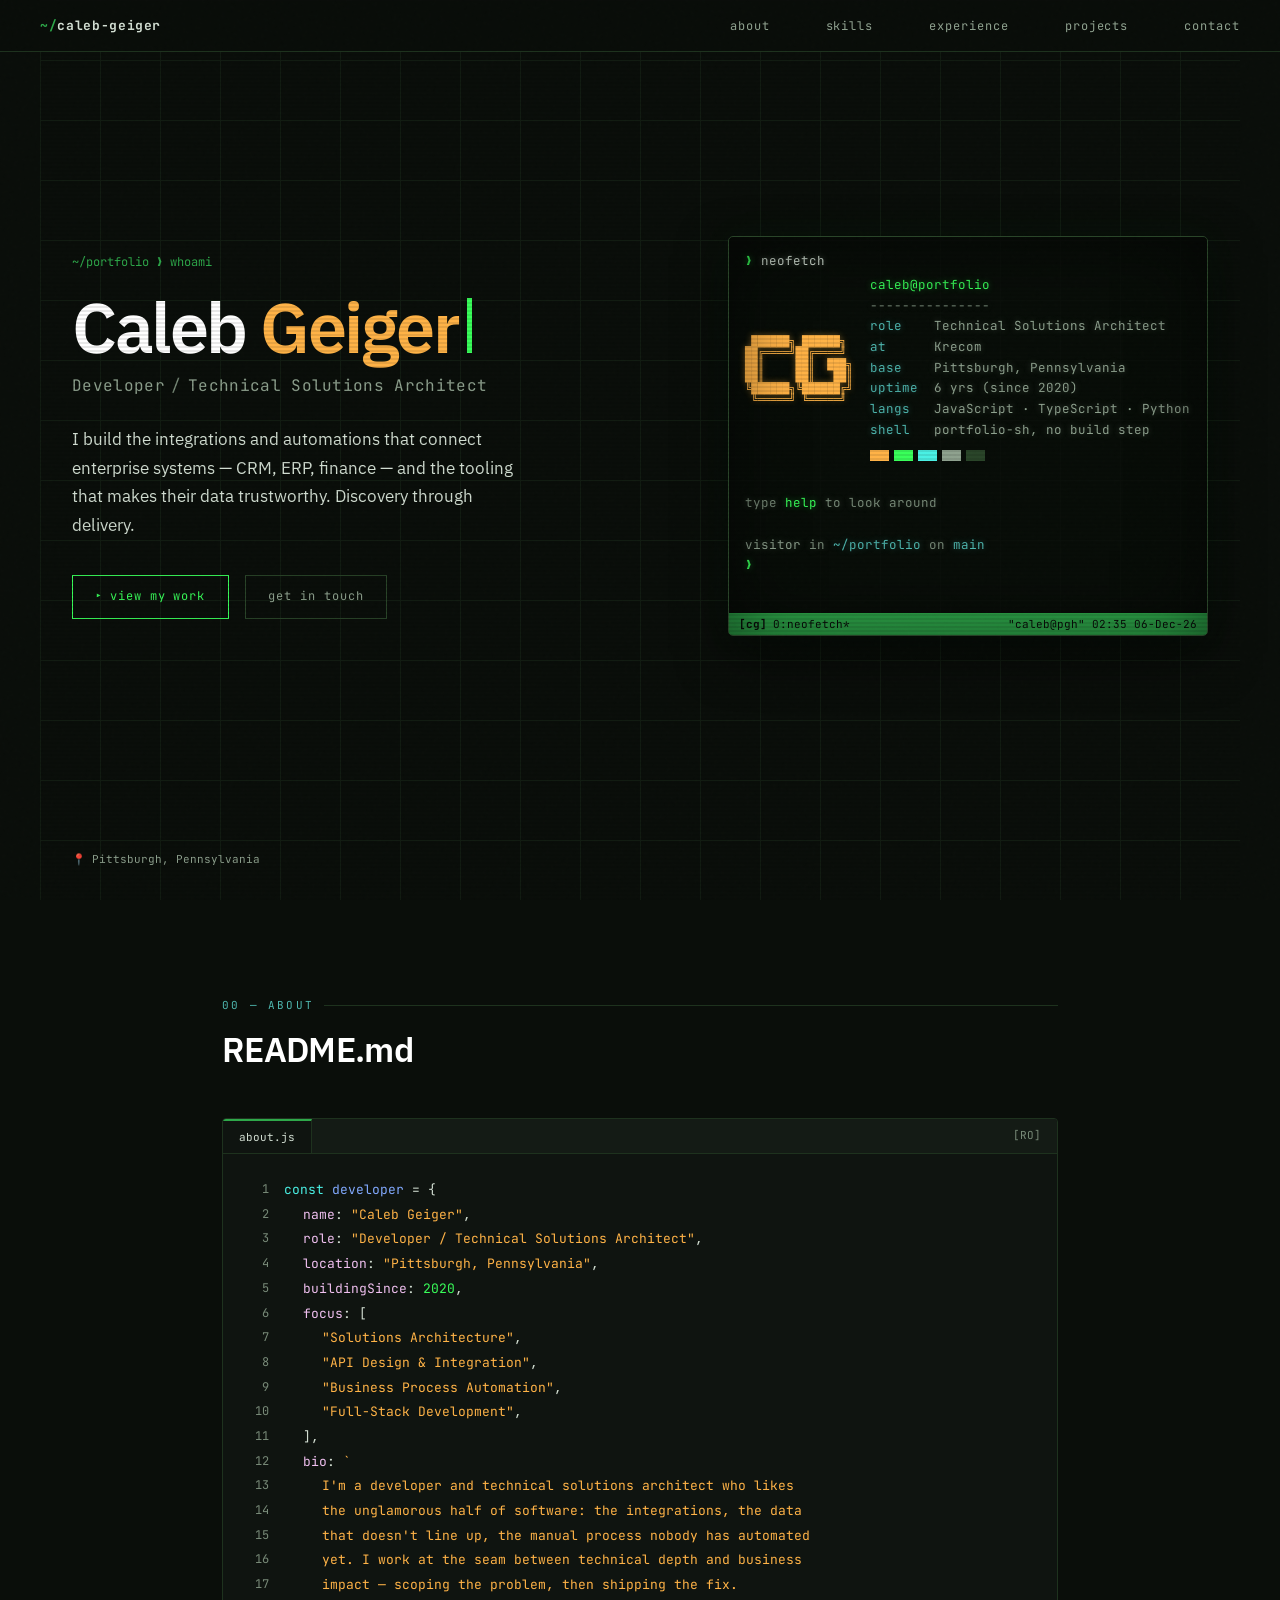
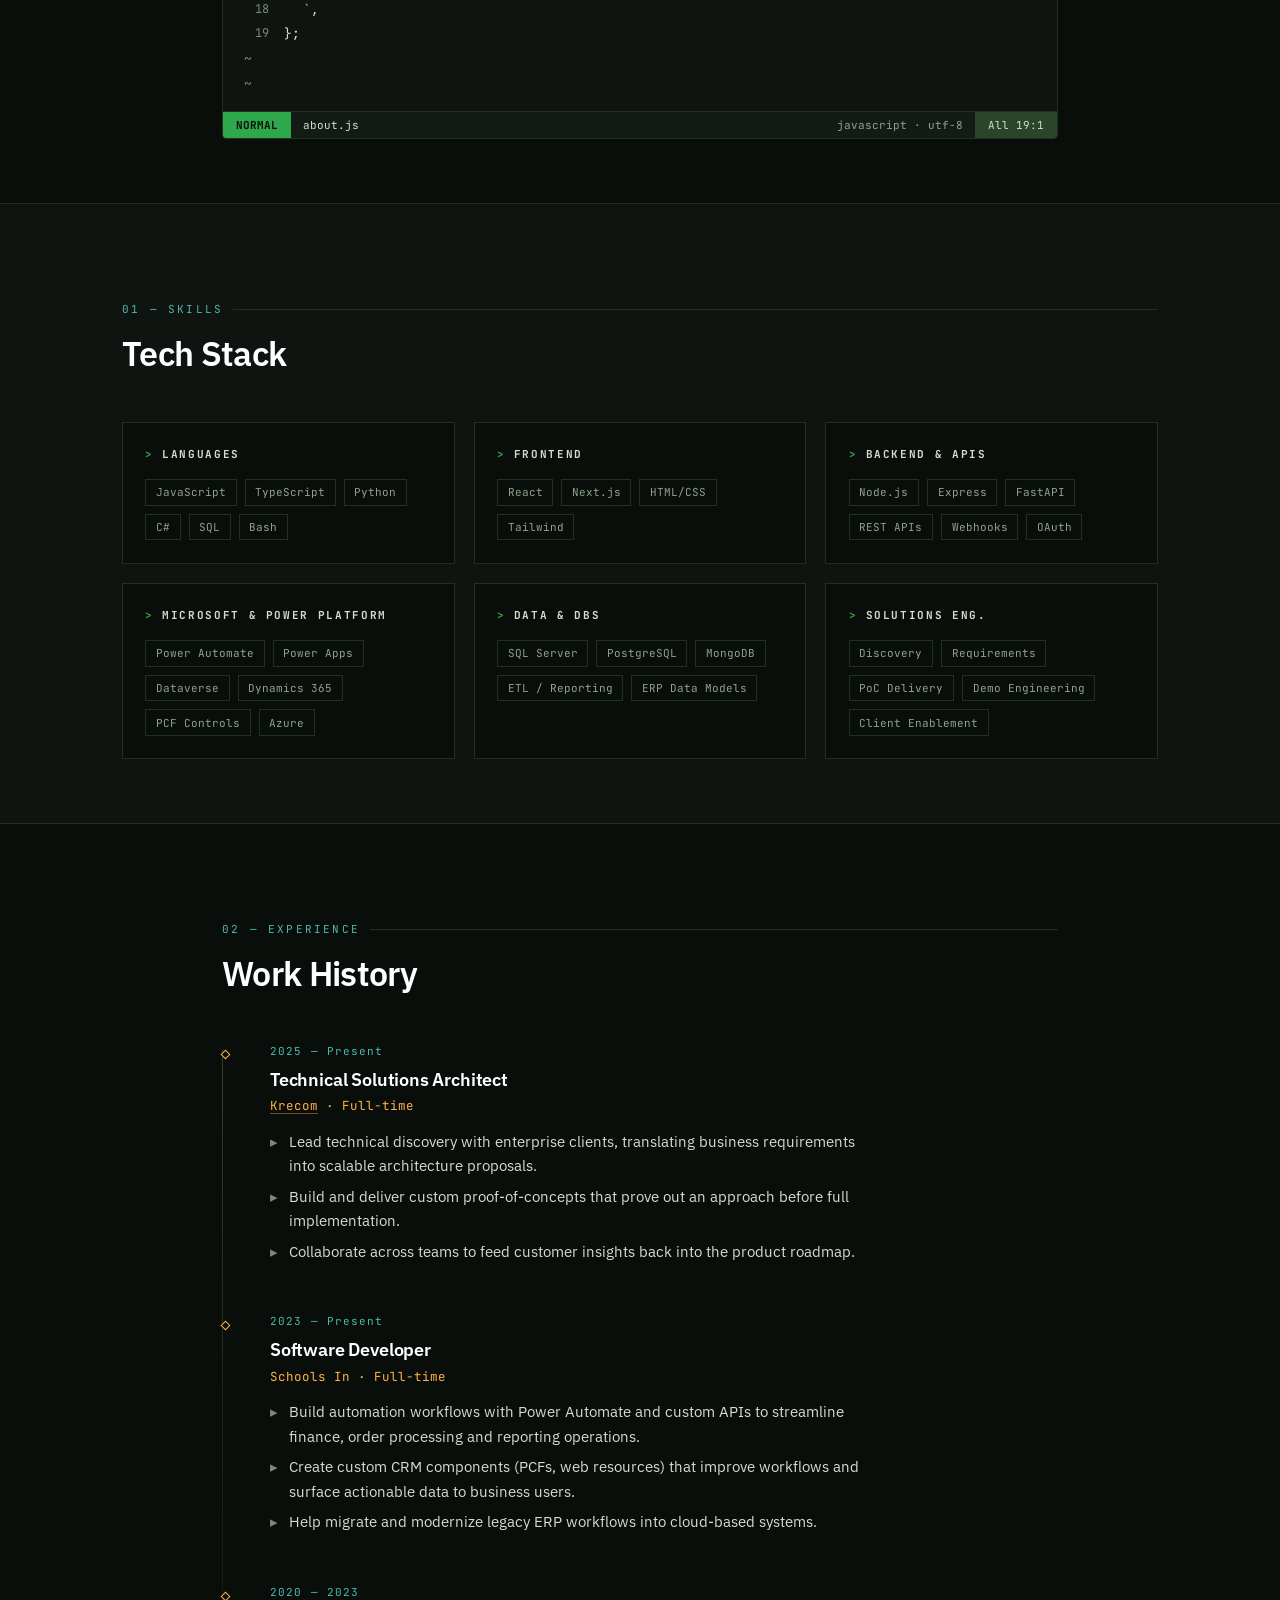
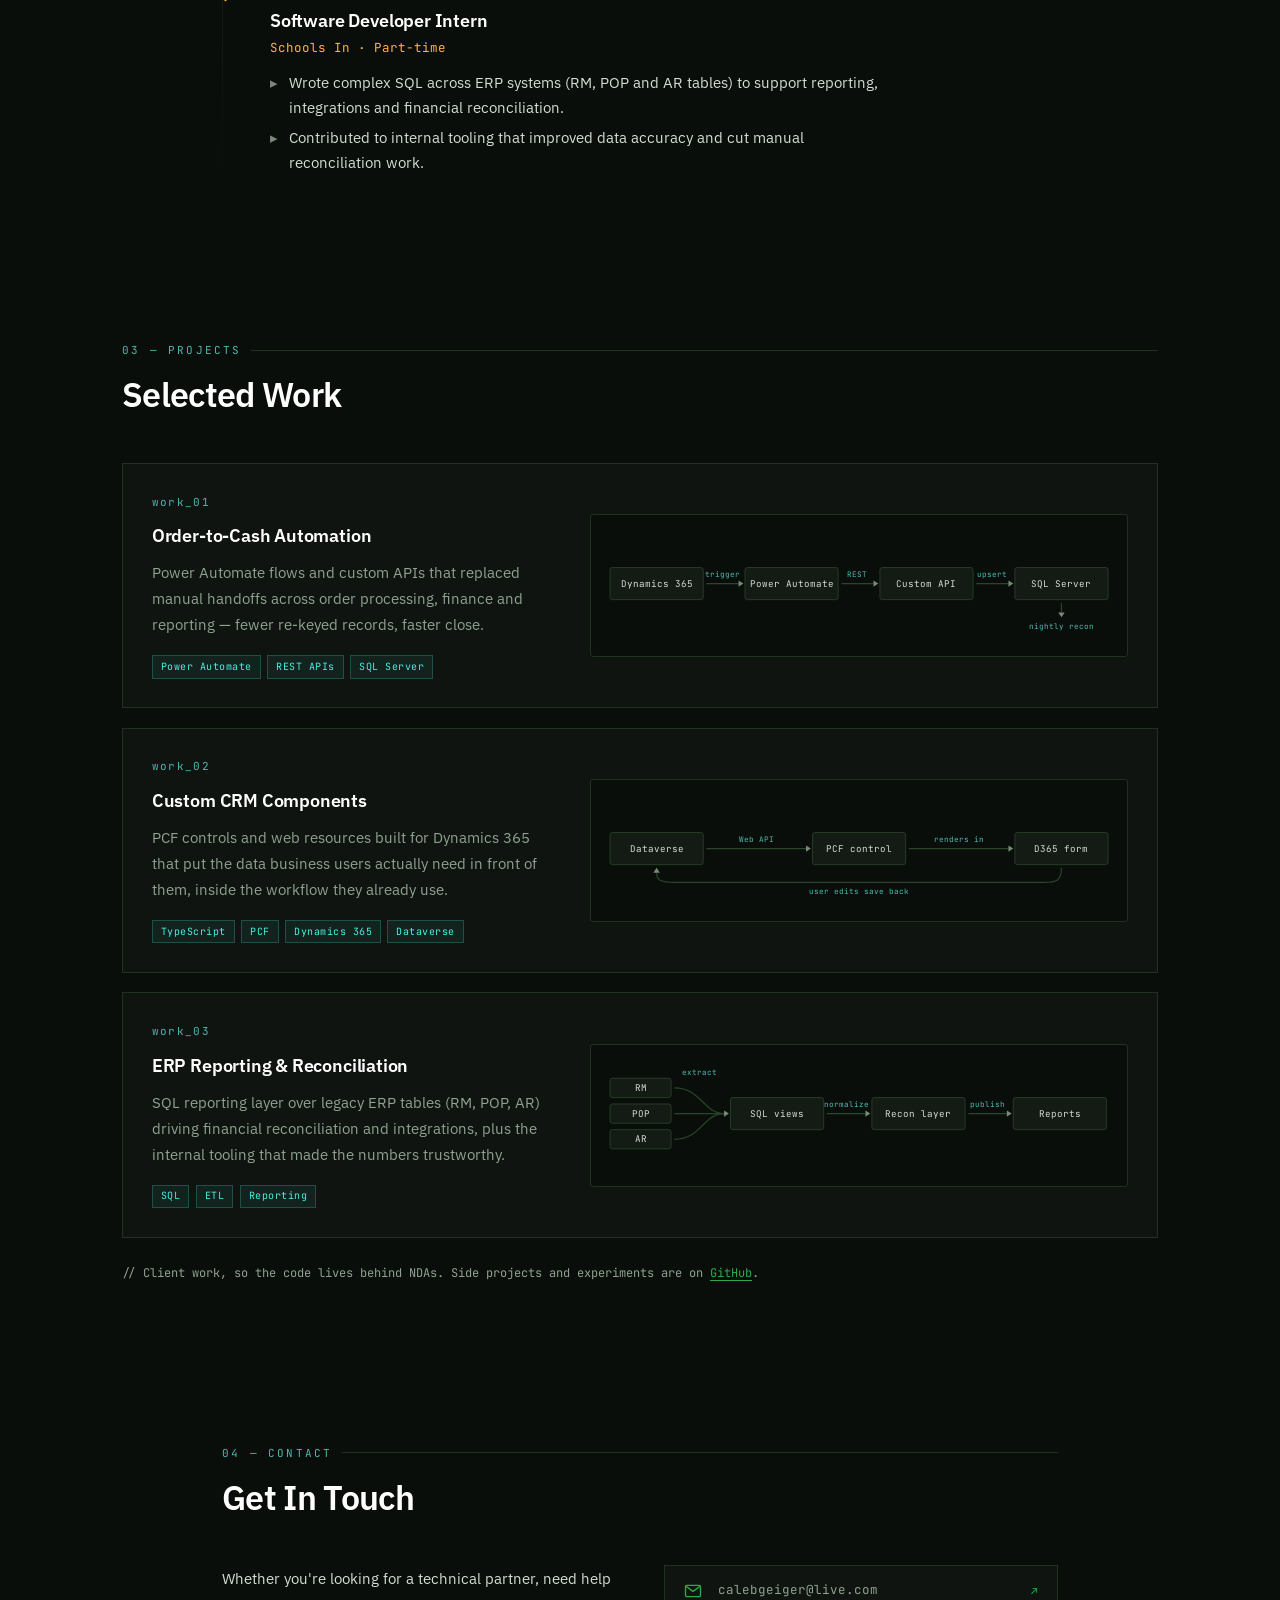
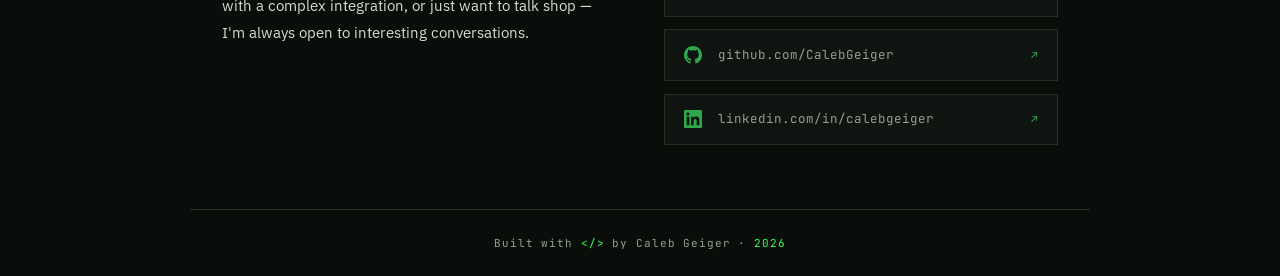
==== commit 02e61574: "Give the terminal a configured look and refresh the social preview Replace the stock macOS traffic l" ====
--- a/index.html
+++ b/index.html
@@ -132,6 +132,8 @@
     .exp-meta,
     .project-num,
     .terminal-body,
+    .terminal-header,
+    .vim-status,
     .term,
     .btn,
     .status-bar,
@@ -480,6 +482,7 @@
        everything it can print already exists in the page below, and it
        reads that content out of the DOM rather than duplicating it. */
     .term {
+      position: relative;
       background: rgba(9, 13, 9, 0.86);
       border: 1px solid var(--border-lit);
       border-radius: 5px;
@@ -490,38 +493,56 @@
       height: 400px;
     }
 
-    .term-bar {
-      background: var(--bg3);
-      padding: 0.55rem 0.9rem;
+    /* Phosphor: an inner vignette and a faint glow on the glyphs. Both
+       belong to the CRT effect, so `crt` switches them off with the
+       scanlines. */
+    .term::after {
+      content: '';
+      position: absolute;
+      inset: 0;
+      box-shadow: inset 0 0 70px rgba(0, 0, 0, 0.55);
+      pointer-events: none;
+    }
+
+    .term-out,
+    .term-line,
+    .term-ps1-info {
+      text-shadow: 0 0 6px color-mix(in srgb, currentColor 40%, transparent);
+    }
+
+    .no-crt .term::after {
+      display: none;
+    }
+
+    .no-crt .term-out,
+    .no-crt .term-line,
+    .no-crt .term-ps1-info {
+      text-shadow: none;
+    }
+
+    /* tmux's default status line — session, window list, then pane title
+       and clock on the right. Replaces the stock macOS traffic lights,
+       which every terminal mock-up on the internet already has. */
+    .tmux-status {
+      flex: 0 0 auto;
       display: flex;
       align-items: center;
-      gap: 0.45rem;
-      border-bottom: 1px solid var(--border);
-      flex: 0 0 auto;
-    }
-
-    .dot {
-      width: 10px;
-      height: 10px;
-      border-radius: 50%;
-    }
-
-    .dot-red {
-      background: #ff5f57;
-    }
-
-    .dot-amber {
-      background: #febc2e;
-    }
-
-    .dot-green {
-      background: #28c840;
-    }
-
-    .term-title {
+      gap: 0.9ch;
+      padding: 0 0.6rem;
+      height: 22px;
+      background: var(--live-dim);
+      color: var(--bg);
+      font-size: 11px;
+      white-space: nowrap;
+      overflow: hidden;
+    }
+
+    .tmux-session {
+      font-weight: 700;
+    }
+
+    .tmux-right {
       margin-left: auto;
-      font-size: 11px;
-      color: var(--text-dim);
     }
 
     .term-body {
@@ -548,9 +569,54 @@
       gap: 0.5rem;
     }
 
+    /* Two-line, starship-style prompt: context on top, ❯ on the input
+       line. The ❯ turns red after a failed command, as starship does. */
+    .term-ps1-info {
+      color: var(--text-faint);
+    }
+
     .term-ps1 {
       color: var(--live);
       flex: 0 0 auto;
+      transition: color 0.2s;
+    }
+
+    .term.failed .term-ps1 {
+      color: #ff8b8b;
+    }
+
+    /* neofetch card. The art is set in the system mono on purpose: the
+       Google Fonts cut of JetBrains Mono ships without box-drawing and
+       block glyphs, and mixing two fonts inside one drawing misaligns it. */
+    .nf {
+      display: grid;
+      grid-template-columns: auto minmax(0, 1fr);
+      gap: 0 2.2ch;
+      align-items: center;
+      margin: 0.2rem 0 0.4rem;
+    }
+
+    .term-out .nf-art {
+      white-space: pre;
+      overflow-wrap: normal;
+      font-family: ui-monospace, SFMono-Regular, Menlo, Consolas, 'DejaVu Sans Mono', monospace;
+      font-size: 10.5px;
+      line-height: 1.12;
+      color: var(--ident);
+    }
+
+    .nf-key {
+      display: inline-block;
+      min-width: 8ch;
+      color: var(--data-dim);
+    }
+
+    .nf-swatch {
+      display: inline-block;
+      width: 2.4ch;
+      height: 0.9em;
+      margin-right: 0.6ch;
+      vertical-align: -0.1em;
     }
 
     .term-input {
@@ -619,23 +685,33 @@
       overflow: hidden;
     }
 
+    /* The about box is a vim buffer: tabline on top, statusline below,
+       tildes past the end of the file. Unlike the hero terminal it shows
+       on every screen size, so this is the chrome phones actually see. */
     .terminal-header {
       background: var(--bg3);
-      padding: 0.6rem 1rem;
       display: flex;
-      align-items: center;
-      gap: 0.5rem;
+      align-items: stretch;
       border-bottom: 1px solid var(--border);
-    }
-
-    .terminal-filename {
+      font-size: 11px;
+    }
+
+    .vim-tab {
+      padding: 0.45rem 1rem;
+      background: var(--bg2);
+      color: var(--text);
+      border-top: 2px solid var(--live-dim);
+      border-right: 1px solid var(--border);
+    }
+
+    .vim-tab-fill {
       margin-left: auto;
-      font-size: 11px;
-      color: var(--text-dim);
+      padding: 0.45rem 1rem;
+      color: var(--text-faint);
     }
 
     .terminal-body {
-      padding: 1.5rem;
+      padding: 1.5rem 1.5rem 0.9rem 0.9rem;
       line-height: 1.9;
       font-size: 13px;
       overflow-x: auto;
@@ -643,7 +719,12 @@
 
     .code-line {
       display: flex;
-      gap: 0.5rem;
+      gap: 0.9rem;
+    }
+
+    /* cursorline — follows the pointer, and the statusline reports it */
+    .code-line:hover {
+      background: var(--bg3);
     }
 
     .line-num {
@@ -652,6 +733,52 @@
       color: var(--text-faint);
       user-select: none;
       font-size: 12px;
+    }
+
+    .code-line:hover .line-num {
+      color: var(--ident);
+    }
+
+    .vim-tilde {
+      color: var(--text-faint);
+      padding-left: 0.4rem;
+      user-select: none;
+    }
+
+    .vim-status {
+      display: flex;
+      align-items: stretch;
+      background: var(--bg3);
+      border-top: 1px solid var(--border);
+      font-size: 11px;
+      white-space: nowrap;
+      overflow: hidden;
+    }
+
+    .vim-status>span {
+      padding: 0.25rem 0.8rem;
+    }
+
+    .vim-mode {
+      background: var(--live-dim);
+      color: var(--bg);
+      font-weight: 700;
+    }
+
+    .vim-file {
+      color: var(--text);
+    }
+
+    .vim-meta {
+      margin-left: auto;
+      color: var(--text-dim);
+    }
+
+    .vim-pos {
+      background: var(--border-lit);
+      color: var(--text);
+      min-width: 9ch;
+      text-align: right;
     }
 
     /* Indentation comes from padding, not source whitespace, so the block
@@ -981,9 +1108,16 @@
       transition: opacity 0.25s;
     }
 
-    .project-row:hover .d-flow {
+    .project-row:hover .d-flow,
+    .project-row.tracing .d-flow {
       opacity: 0.95;
       animation: flow 0.75s linear infinite;
+    }
+
+    /* `trace <project>` in the hero terminal runs the diagram remotely */
+    .project-row.tracing {
+      border-color: var(--live-dim);
+      box-shadow: 0 0 0 1px var(--live-dim), 0 0 34px rgba(57, 255, 90, 0.1);
     }
 
     @keyframes flow {
@@ -1277,8 +1411,17 @@
       }
 
       .terminal-body {
-        padding: 1.2rem 0.9rem;
+        padding: 1.2rem 0.9rem 0.8rem 0.4rem;
         font-size: 12px;
+      }
+
+      .code-line {
+        gap: 0.6rem;
+      }
+
+      /* filetype and encoding are the first thing to go on a phone */
+      .vim-meta {
+        visibility: hidden;
       }
     }
 
@@ -1325,6 +1468,8 @@
       .cursor,
       .hero-term,
       .terminal-header,
+      .vim-status,
+      .vim-tilde,
       .contact-link-arrow,
       .contact-link-icon,
       .section-label::after,
@@ -1348,6 +1493,12 @@
         background: #fff !important;
         font-size: 10pt;
         line-height: 1.5;
+      }
+
+      /* Printing from the top must not lose sections not yet scrolled to */
+      .js .reveal {
+        opacity: 1 !important;
+        transform: none !important;
       }
 
       section {
@@ -1513,7 +1664,7 @@
       <div class="hero-inner">
 
         <div class="hero-text">
-          <p class="hero-prompt" aria-hidden="true">visitor@portfolio:~$ whoami</p>
+          <p class="hero-prompt" aria-hidden="true">~/portfolio ❯ whoami</p>
 
           <h1 class="hero-name" id="hero-name">
             Caleb <span class="accent">Geiger</span><span class="cursor" aria-hidden="true"></span>
@@ -1537,20 +1688,21 @@
         <!-- Real terminal. Reads its content from the page below. -->
         <div class="hero-term">
           <div class="term" id="term">
-            <div class="term-bar" aria-hidden="true">
-              <span class="dot dot-red"></span>
-              <span class="dot dot-amber"></span>
-              <span class="dot dot-green"></span>
-              <span class="term-title">caleb@portfolio: ~</span>
-            </div>
             <div class="term-body" id="term-body">
               <div class="term-out" id="term-out"></div>
+              <div class="term-ps1-info" aria-hidden="true"><span class="t-val">visitor</span> in <span
+                  class="t-data">~/portfolio</span> on <span class="t-data">main</span></div>
               <form class="term-line" id="term-form" autocomplete="off">
-                <label class="term-ps1" for="term-input" aria-hidden="true">$</label>
+                <label class="term-ps1" for="term-input" aria-hidden="true">❯</label>
                 <input class="term-input" id="term-input" type="text" autocomplete="off" autocapitalize="off"
                   autocorrect="off" spellcheck="false" aria-label="Terminal — type help for commands" />
               </form>
             </div>
+            <div class="tmux-status" aria-hidden="true">
+              <span class="tmux-session">[cg]</span>
+              <span>0:<span id="tmux-window">zsh</span>*</span>
+              <span class="tmux-right">"caleb@pgh" <span id="tmux-clock"></span></span>
+            </div>
           </div>
         </div>
 
@@ -1568,12 +1720,10 @@
 
       <div class="terminal-box reveal">
         <div class="terminal-header" aria-hidden="true">
-          <span class="dot dot-red"></span>
-          <span class="dot dot-amber"></span>
-          <span class="dot dot-green"></span>
-          <span class="terminal-filename">about.js</span>
+          <span class="vim-tab">about.js</span>
+          <span class="vim-tab-fill">[RO]</span>
         </div>
-        <div class="terminal-body">
+        <div class="terminal-body" id="vim-buf">
           <div class="code-line"><span class="line-num" aria-hidden="true">1</span><span class="code-txt"><span class="kw">const</span> <span class="fn">developer</span> = {</span></div>
           <div class="code-line"><span class="line-num" aria-hidden="true">2</span><span class="code-txt i1"><span class="prop">name</span>: <span class="str">"Caleb Geiger"</span>,</span></div>
           <div class="code-line"><span class="line-num" aria-hidden="true">3</span><span class="code-txt i1"><span class="prop">role</span>: <span class="str">"Developer / Technical Solutions Architect"</span>,</span></div>
@@ -1595,6 +1745,14 @@
           <!-- Add a currentlyLearning line here when you have one worth naming, e.g.:
           <div class="code-line"><span class="line-num" aria-hidden="true">19</span><span class="code-txt i1"><span class="prop">currentlyLearning</span>: <span class="str">"..."</span>,</span></div> -->
           <div class="code-line"><span class="line-num" aria-hidden="true">19</span><span class="code-txt">};</span></div>
+          <div class="vim-tilde" aria-hidden="true">~</div>
+          <div class="vim-tilde" aria-hidden="true">~</div>
+        </div>
+        <div class="vim-status" aria-hidden="true">
+          <span class="vim-mode">NORMAL</span>
+          <span class="vim-file">about.js</span>
+          <span class="vim-meta">javascript · utf-8</span>
+          <span class="vim-pos" id="vim-pos">All 19:1</span>
         </div>
       </div>
     </section>
@@ -2061,6 +2219,22 @@
       if (wide.addEventListener) wide.addEventListener('change', onWide);
       else wide.addListener(onWide);
 
+      /* ── vim statusline: report the line under the pointer ─── */
+      const vimBuf = document.getElementById('vim-buf');
+      const vimPos = document.getElementById('vim-pos');
+      if (vimBuf && vimPos) {
+        const lineCount = vimBuf.querySelectorAll('.code-line').length;
+        const restPos = vimPos.textContent;
+        vimBuf.addEventListener('mouseover', (e) => {
+          const line = e.target.closest('.code-line');
+          if (!line) return;
+          const n = Number(line.querySelector('.line-num').textContent);
+          const pct = n === 1 ? 'Top' : n === lineCount ? 'Bot' : Math.round(n / lineCount * 100) + '%';
+          vimPos.textContent = pct + ' ' + n + ':1';
+        });
+        vimBuf.addEventListener('mouseleave', () => { vimPos.textContent = restPos; });
+      }
+
 
       /* ═══════════════════════════════════════════════════════════
          Hero terminal
@@ -2074,6 +2248,9 @@
       const input = document.getElementById('term-input');
       const form = document.getElementById('term-form');
       const body = document.getElementById('term-body');
+      const term = document.getElementById('term');
+      const tmuxWindow = document.getElementById('tmux-window');
+      const tmuxClock = document.getElementById('tmux-clock');
 
       if (out && input) {
         const txt = (el) => (el ? el.textContent.trim().replace(/\s+/g, ' ') : '');
@@ -2081,7 +2258,7 @@
 
         /* Build a line from [text, className] pairs. Everything goes in
            via textContent, so DOM-sourced content can never inject markup. */
-        function print(parts) {
+        function print(parts, parent) {
           const div = document.createElement('div');
           (Array.isArray(parts) ? parts : [[parts, '']]).forEach(([t, c]) => {
             const s = document.createElement('span');
@@ -2089,36 +2266,103 @@
             s.textContent = t;
             div.appendChild(s);
           });
-          out.appendChild(div);
+          (parent || out).appendChild(div);
           return div;
         }
 
-        const blank = () => print('');
+        /* A space, not '': an empty span has no line box and collapses */
+        const blank = () => print(' ');
         const scroll = () => { body.scrollTop = body.scrollHeight; };
 
+        /* Commands report failure by returning false — that is what turns
+           the prompt red, the way a non-zero exit code does in starship. */
+        const fail = (msg) => { print([[msg, 't-err']]); return false; };
+
         const projects = () => all('.project-row').map(row => ({
+          row,
           slug: row.dataset.slug,
           name: txt(row.querySelector('.project-name')),
           desc: txt(row.querySelector('.project-desc')),
           stack: all('.stack-tag', row).map(txt)
         }));
 
+        const findProject = (arg) => projects().find(x => x.slug === arg || x.slug.startsWith(arg));
+
+        /* Reads a property out of the about.js code block, so the
+           neofetch card and the source listing can't disagree. */
+        function prop(name) {
+          const key = all('#about .prop').find(el => txt(el) === name);
+          return key && key.nextElementSibling ? txt(key.nextElementSibling).replace(/^"|"$/g, '') : '';
+        }
+
+        const ART = [
+          ' ██████╗ ██████╗ ',
+          '██╔════╝██╔════╝ ',
+          '██║     ██║  ███╗',
+          '██║     ██║   ██║',
+          '╚██████╗╚██████╔╝',
+          ' ╚═════╝ ╚═════╝ '
+        ].join('\n');
+
+        let traceTimer = 0;
+
         const COMMANDS = {
           help() {
             print([['Available commands', 't-val']]);
             blank();
             [
+              ['neofetch', 'system info, such as it is'],
               ['whoami', 'name, role, location'],
               ['about', 'the short version'],
               ['skills', 'tech stack by category'],
               ['experience', 'work history'],
               ['ls', 'list projects'],
               ['cat <project>', 'project detail + stack'],
+              ['trace <project>', 'run its architecture diagram'],
               ['contact', 'email and profiles'],
               ['goto <section>', 'scroll the page'],
-              ['crt', 'toggle the scanline effect'],
+              ['crt', 'toggle scanlines + phosphor glow'],
               ['clear', 'clear the screen']
-            ].forEach(([c, d]) => print([['  ' + c.padEnd(16), 't-key'], [d, 't-val']]));
+            ].forEach(([c, d]) => print([['  ' + c.padEnd(17), 't-key'], [d, 't-val']]));
+          },
+
+          neofetch() {
+            const since = Number(prop('buildingSince'));
+            const job = document.querySelector('.exp-item');
+            const card = document.createElement('div');
+            card.className = 'nf';
+
+            const art = document.createElement('div');
+            art.className = 'nf-art';
+            art.setAttribute('aria-hidden', 'true');
+            art.textContent = ART;
+
+            const info = document.createElement('div');
+            const host = 'caleb@portfolio';
+            print([[host, 't-key']], info);
+            print([['-'.repeat(host.length), 't-muted']], info);
+            [
+              ['role', txt(job.querySelector('.exp-role'))],
+              ['at', txt(job.querySelector('.exp-company a'))],
+              ['base', prop('location')],
+              ['uptime', (new Date().getFullYear() - since) + ' yrs (since ' + since + ')'],
+              ['langs', all('.skill-category:first-child .tag').slice(0, 3).map(txt).join(' · ')],
+              ['shell', 'portfolio-sh, no build step']
+            ].forEach(([k, v]) => print([[k, 'nf-key'], [v, 't-val']], info));
+
+            /* neofetch ends on a colour row; here it's the site's palette */
+            const swatches = print('', info);
+            swatches.setAttribute('aria-hidden', 'true');
+            swatches.style.marginTop = '0.35rem';
+            ['--ident', '--live', '--data', '--text-dim', '--border-lit'].forEach(v => {
+              const s = document.createElement('span');
+              s.className = 'nf-swatch';
+              s.style.background = 'var(' + v + ')';
+              swatches.appendChild(s);
+            });
+
+            card.append(art, info);
+            out.appendChild(card);
           },
 
           whoami() {
@@ -2153,16 +2397,34 @@
               ['  ' + p.slug.padEnd(18), 't-key'],
               [p.name, 't-val']
             ]));
-            print([['  use `cat <name>` for detail', 't-muted']]);
+            print([['  cat <name> for detail · trace <name> to run it', 't-muted']]);
           },
 
           cat(arg) {
-            if (!arg) return print([['usage: cat <project>  —  see `ls`', 't-err']]);
-            const p = projects().find(x => x.slug === arg || x.slug.startsWith(arg));
-            if (!p) return print([['cat: ' + arg + ': no such project', 't-err']]);
+            if (!arg) return fail('usage: cat <project>  —  see `ls`');
+            const p = findProject(arg);
+            if (!p) return fail('cat: ' + arg + ': no such project');
             print([[p.name, 't-id']]);
             print([[p.desc, 't-val']]);
             print([['stack: ', 't-muted'], [p.stack.join(' · '), 't-data']]);
+            print([['trace ' + p.slug + ' to watch it run', 't-muted']]);
+          },
+
+          /* The one command only this terminal has: it reaches down the
+             page and runs the project's architecture diagram. */
+          trace(arg) {
+            if (!arg) return fail('usage: trace <project>  —  see `ls`');
+            const p = findProject(arg);
+            if (!p) return fail('trace: ' + arg + ': no such project');
+            const label = p.row.querySelector('svg').getAttribute('aria-label') || '';
+            print([['tracing ', 't-muted'], [p.slug, 't-key'], [' ↓', 't-muted']]);
+            print([[label, 't-data']]);
+
+            all('.project-row.tracing').forEach(r => r.classList.remove('tracing'));
+            clearTimeout(traceTimer);
+            p.row.classList.add('tracing');
+            traceTimer = setTimeout(() => p.row.classList.remove('tracing'), 6000);
+            p.row.scrollIntoView({ behavior: reduceMotion.matches ? 'auto' : 'smooth', block: 'center' });
           },
 
           contact() {
@@ -2178,36 +2440,48 @@
 
           goto(arg) {
             const el = arg && document.getElementById(arg);
-            if (!el) return print([['goto: unknown section. try: about, skills, experience, projects, contact', 't-err']]);
+            if (!el) return fail('goto: unknown section. try: about, skills, experience, projects, contact');
             el.scrollIntoView({ behavior: reduceMotion.matches ? 'auto' : 'smooth' });
             print([['→ ' + arg, 't-muted']]);
           },
 
           crt() {
             const off = document.documentElement.classList.toggle('no-crt');
-            print([['scanlines ' + (off ? 'off' : 'on'), 't-muted']]);
+            print([['crt effects ' + (off ? 'off' : 'on'), 't-muted']]);
           },
 
           clear() { out.textContent = ''; },
 
           /* flavour */
-          sudo() { print([['nice try.', 't-err']]); },
+          sudo() { return fail('nice try.'); },
           exit() { print([['there is no exit. just scroll.', 't-muted']]); },
-          rm() { print([['permission denied (and rude).', 't-err']]); }
+          rm() { return fail('permission denied (and rude).'); }
         };
 
         const NAMES = Object.keys(COMMANDS);
+
+        /* Argument completion, per command */
+        const slugs = () => projects().map(p => p.slug);
+        const ARGS = { cat: slugs, trace: slugs, goto: () => sections.map(s => s.id) };
+
+        const echo = (line) => print([['❯ ', 't-key'], [line, 't-cmd']]);
 
         function run(raw) {
           const line = raw.trim();
-          print([['$ ', 't-key'], [line, 't-cmd']]);
+          echo(line);
           if (!line) return;
 
           const [name, ...rest] = line.split(/\s+/);
-          const fn = COMMANDS[name.toLowerCase()];
-
-          if (fn) fn(rest.join(' ').toLowerCase());
-          else print([['command not found: ' + name + "  —  try 'help'", 't-err']]);
+          const fn = Object.hasOwn(COMMANDS, name.toLowerCase()) && COMMANDS[name.toLowerCase()];
+
+          let ok;
+          if (fn) {
+            ok = fn(rest.join(' ').toLowerCase()) !== false;
+            tmuxWindow.textContent = name.toLowerCase();
+          } else {
+            ok = fail('command not found: ' + name + "  —  try 'help'");
+          }
+          term.classList.toggle('failed', !ok);
 
           blank();
           scroll();
@@ -2235,10 +2509,14 @@
             else { hIndex = history.length; input.value = ''; }
           } else if (e.key === 'Tab') {
             e.preventDefault();
-            const cur = input.value.trim();
-            if (!cur || cur.includes(' ')) return;
-            const hit = NAMES.filter(n => n.startsWith(cur.toLowerCase()));
-            if (hit.length === 1) input.value = hit[0] + ' ';
+            const words = input.value.replace(/^\s+/, '').split(/\s+/);
+            const cmd = words[0].toLowerCase();
+            let pool, stem, prefix;
+            if (words.length === 1 && words[0]) { pool = NAMES; stem = cmd; prefix = ''; }
+            else if (words.length === 2 && Object.hasOwn(ARGS, cmd)) { pool = ARGS[cmd](); stem = words[1].toLowerCase(); prefix = cmd + ' '; }
+            else return;
+            const hit = pool.filter(n => n.startsWith(stem));
+            if (hit.length === 1) input.value = prefix + hit[0] + (prefix ? '' : ' ');
             else if (hit.length > 1) { print([[hit.join('  '), 't-muted']]); scroll(); }
           } else if (e.key === 'l' && e.ctrlKey) {
             e.preventDefault();
@@ -2254,11 +2532,24 @@
           }
         });
 
+        /* tmux clock — his local time, not the visitor's */
+        const clockFmt = new Intl.DateTimeFormat('en-US', {
+          timeZone: 'America/New_York', hourCycle: 'h23',
+          hour: '2-digit', minute: '2-digit', day: '2-digit', month: 'short', year: '2-digit'
+        });
+        function tick() {
+          const t = {};
+          clockFmt.formatToParts(new Date()).forEach(p => { t[p.type] = p.value; });
+          tmuxClock.textContent = t.hour + ':' + t.minute + ' ' + t.day + '-' + t.month + '-' + t.year;
+        }
+        tick();
+        setInterval(tick, 15000);
+
         /* Boot. aria-live is attached only afterwards, so a screen reader
            gets command results but not the opening animation. */
         function boot() {
-          print([['caleb@portfolio', 't-key'], [' — v2, no build step', 't-muted']]);
-          COMMANDS.whoami();
+          COMMANDS.neofetch();
+          tmuxWindow.textContent = 'neofetch';
           blank();
           print([["type ", 't-muted'], ['help', 't-key'], [' to look around', 't-muted']]);
           blank();
@@ -2266,19 +2557,19 @@
           out.setAttribute('aria-live', 'polite');
         }
 
+        const opening = 'neofetch';
         if (reduceMotion.matches) {
+          echo(opening);
           boot();
         } else {
-          /* Type the opening line out, then hand over to the user. */
-          const opening = 'whoami';
-          const lead = print([['$ ', 't-key'], ['', 't-cmd']]);
-          const target = lead.lastChild;
+          /* Type the opening command out, then hand over to the user. */
+          const target = echo('').lastChild;
           let k = 0;
           const iv = setInterval(() => {
             target.textContent += opening[k++];
             if (k >= opening.length) {
               clearInterval(iv);
-              setTimeout(() => { out.textContent = ''; boot(); }, 260);
+              setTimeout(boot, 260);
             }
           }, 70);
         }
